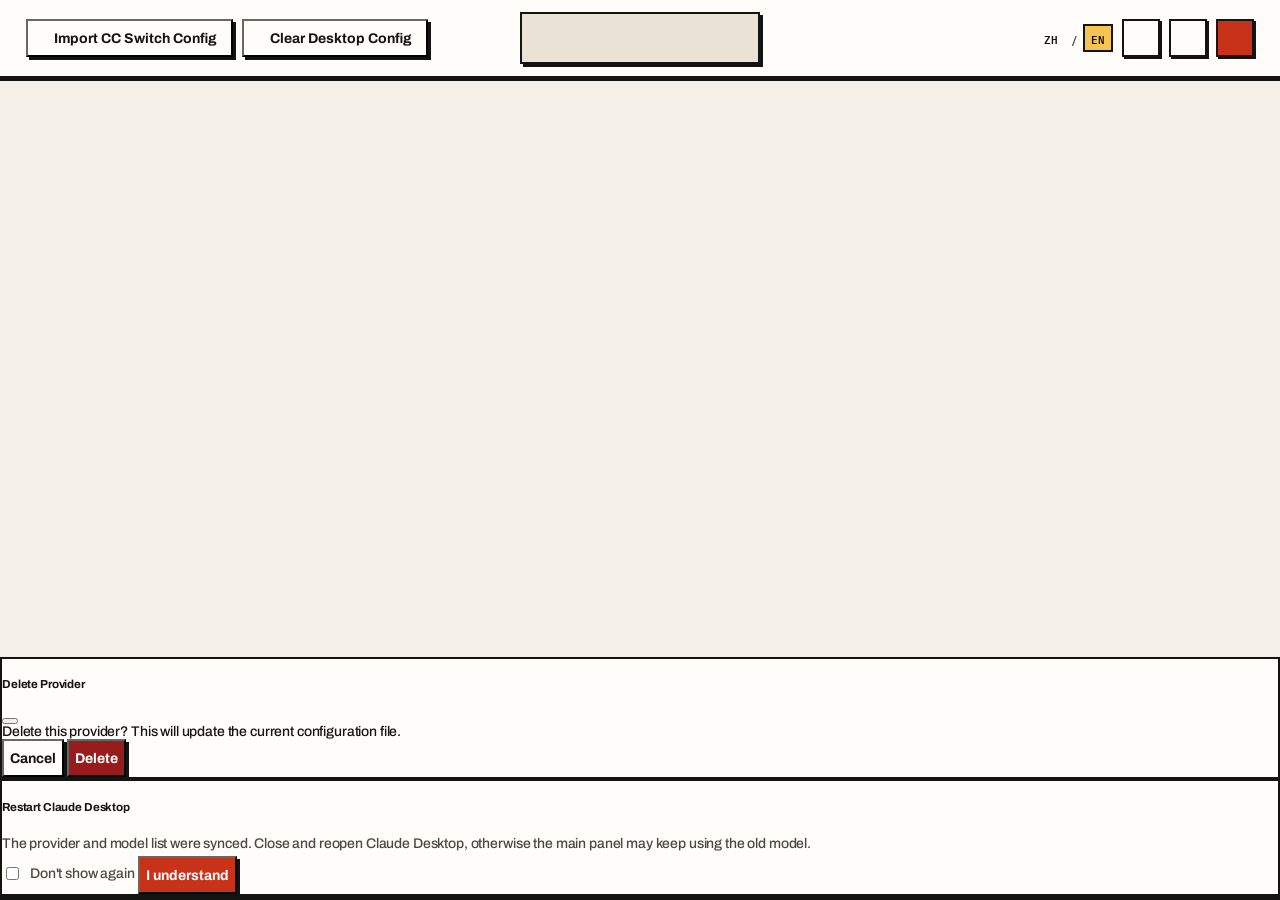
==== frontend/index.html @ 083f796a "feat: complete bilingual UI and neo-brutalist routing patchboard Co-authored-by: arena-agent <297053" ====
<!doctype html>
<html lang="en" data-bs-theme="light">
  <head>
    <meta charset="utf-8">
    <meta name="viewport" content="width=device-width, initial-scale=1">
    <title>CC Desktop Switch</title>
    <link href="vendor/bootstrap/bootstrap.min.css" rel="stylesheet">
    <link href="vendor/bootstrap-icons/bootstrap-icons.min.css" rel="stylesheet">
    <link rel="icon" href="assets/app-icon.png">
    <meta name="theme-color" content="#F4F0E8">
    <link rel="preload" href="assets/fonts/archivo-latin-600-normal.woff2" as="font" type="font/woff2" crossorigin>
    <link rel="preload" href="assets/fonts/ibm-plex-mono-latin-500-normal.woff2" as="font" type="font/woff2" crossorigin>
    <link href="css/style.css" rel="stylesheet">
  </head>
  <body>
    <header class="app-header">
      <div class="header-actions-left">
        <button class="btn btn-outline-primary btn-sm dashboard-import-button" type="button" data-action="open-ccswitch-import"><i class="bi bi-box-arrow-in-down" aria-hidden="true"></i><span data-i18n="dashboard.importCcSwitch">Import CC Switch Config</span></button>
        <button class="btn btn-outline-danger btn-sm dashboard-clear-button" type="button" data-action="clear-desktop"><i class="bi bi-trash" aria-hidden="true"></i><span data-i18n="dashboard.clearDesktopConfig">Clear Desktop Config</span></button>
      </div>
      <nav class="route-tabs" aria-label="Primary navigation" data-i18n-aria-label="header.primaryNav">
        <a href="#dashboard" class="route-tab" data-nav="dashboard" title="Dashboard" data-i18n-title="nav.dashboard"><i class="bi bi-speedometer2" aria-hidden="true"></i><span data-i18n="nav.dashboard">Dashboard</span></a>
        <a href="#providers" class="route-tab" data-nav="providers" title="Providers" data-i18n-title="nav.providers"><i class="bi bi-plug" aria-hidden="true"></i><span data-i18n="nav.providers">Providers</span></a>
        <a href="#proxy" class="route-tab" data-nav="proxy" title="Forwarding" data-i18n-title="nav.proxy"><i class="bi bi-broadcast-pin" aria-hidden="true"></i><span data-i18n="nav.proxy">Forwarding</span></a>
        <a href="#settings" class="route-tab" data-nav="settings" title="Settings" data-i18n-title="nav.settings"><i class="bi bi-gear" aria-hidden="true"></i><span data-i18n="nav.settings">Settings</span></a>
        <a href="#guide" class="route-tab" data-nav="guide" title="Guide" data-i18n-title="nav.guide"><i class="bi bi-book" aria-hidden="true"></i><span data-i18n="nav.guide">Guide</span></a>
      </nav>
      <div class="header-actions">
        <button class="update-badge" id="dashboardUpdateBadge" type="button" data-action="install-update" hidden><i class="bi bi-cloud-arrow-down" aria-hidden="true"></i><span data-i18n="dashboard.updateAvailable">Update available</span></button>
        <div class="lang-switch" aria-label="Language switch" data-i18n-aria-label="header.langSwitch">
          <button class="text-button" type="button" data-lang="zh" data-i18n="lang.zhShort">ZH</button>
          <span>/</span>
          <button class="text-button active" type="button" data-lang="en">EN</button>
        </div>
        <span class="header-divider"></span>
        <a class="theme-btn" href="#settings" aria-label="Settings" data-i18n-aria-label="header.settings">
          <i class="bi bi-gear" aria-hidden="true"></i>
        </a>
        <button class="theme-btn" type="button" data-theme-action="toggle" aria-label="Toggle theme" data-i18n-aria-label="header.toggleTheme">
          <i class="bi bi-moon-stars-fill" aria-hidden="true"></i>
        </button>
        <a class="round-add" href="#providers/add" aria-label="Add provider" data-i18n-aria-label="header.addProvider">
          <i class="bi bi-plus-lg" aria-hidden="true"></i>
        </a>
      </div>
    </header>

    <main class="app-main">
      <section class="page active" id="page-dashboard" data-page="dashboard">
        <div class="desktop-warning" id="dashboardDesktopWarning" hidden>
          <i class="bi bi-exclamation-triangle" aria-hidden="true"></i>
          <span></span>
        </div>

        <div class="switch-board">
          <div class="provider-card-list" id="dashboardProviderCards"></div>
        </div>

        <div class="status-grid">
          <article class="status-card">
            <h2 data-i18n="dashboard.desktopStatus">Desktop Status</h2>
            <div class="hero-status muted" id="dashboardDesktopIcon"><i class="bi bi-exclamation-lg" aria-hidden="true"></i></div>
            <strong class="muted-text" id="dashboardDesktopStatus" data-i18n="status.notConfigured">Not configured</strong>
          </article>
          <article class="status-card">
            <h2 data-i18n="dashboard.proxyStatus">Forwarding Status</h2>
            <div class="hero-line-icon success"><i class="bi bi-hdd-network" aria-hidden="true"></i><i class="bi bi-activity badge-icon" aria-hidden="true"></i></div>
            <strong id="dashboardProxyStatus">Running :18080</strong>
          </article>
          <article class="status-card">
            <h2 data-i18n="dashboard.activeProvider">Active Provider</h2>
            <span class="large-dot"></span>
            <strong id="dashboardProviderName">DeepSeek</strong>
          </article>
        </div>
        <div class="quick-actions">
          <a href="#providers/add" class="btn btn-primary action-button"><i class="bi bi-magic" aria-hidden="true"></i><span data-i18n="dashboard.configureDesktop">Add and Apply</span></a>
          <button class="btn btn-success action-button" type="button" data-action="proxy-start"><i class="bi bi-play-circle" aria-hidden="true"></i><span data-i18n="proxy.start">Start</span></button>
          <a href="#providers" class="btn btn-outline-primary action-button"><i class="bi bi-arrow-left-right" aria-hidden="true"></i><span data-i18n="dashboard.switchProvider">Switch Provider</span></a>
        </div>

        <article class="panel">
          <div class="panel-header">
            <div class="title-with-icon">
              <span class="soft-icon"><i class="bi bi-file-earmark-text" aria-hidden="true"></i></span>
              <h2 data-i18n="dashboard.recentActivity">Recent Activity</h2>
            </div>
            <button class="btn btn-outline-primary btn-sm" type="button" data-action="view-logs"><span data-i18n="common.viewAll">View All</span><i class="bi bi-chevron-right" aria-hidden="true"></i></button>
          </div>
          <div class="activity-list" id="activityList"></div>
        </article>
      </section>

      <section class="page" id="page-providers-add" data-page="providers/add">
        <div class="page-title">
          <h1 data-i18n="providersAdd.title">Add Provider</h1>
          <p data-i18n="providersAdd.subtitle">Add a new API provider or choose a preset</p>
        </div>

        <div class="two-column provider-add-layout">
          <article class="panel form-panel">
            <form id="providerForm" autocomplete="off">
              <div class="mb-4">
                <label class="form-label required" for="providerName" data-i18n="providers.name">Provider Name</label>
                <input class="form-control form-control-lg" id="providerName" name="name" value="My DeepSeek" autocomplete="organization" required>
              </div>
              <div class="mb-4">
                <div class="label-line">
                  <label class="form-label required" for="providerBaseUrl" data-i18n="providers.baseUrl">API Base URL</label>
                  <button class="link-action" type="button" data-action="test-provider-form"><i class="bi bi-lightning-charge" aria-hidden="true"></i><span data-i18n="providers.manageAndTest">Manage &amp; Test</span></button>
                </div>
                <div class="baseurl-input-wrap" id="providerBaseUrlControl">
                  <input class="form-control form-control-lg" id="providerBaseUrl" name="baseUrl" value="https://api.deepseek.com/anthropic" autocomplete="url" required>
                  <button class="baseurl-trigger" id="providerBaseUrlTrigger" type="button" data-action="toggle-baseurl-menu" aria-haspopup="listbox" aria-expanded="false" hidden>
                    <i class="bi bi-chevron-down" aria-hidden="true"></i>
                  </button>
                  <div class="baseurl-menu" id="providerBaseUrlMenu" role="listbox" aria-labelledby="providerBaseUrlTrigger"></div>
                </div>
                <p class="field-hint" id="providerBaseUrlHint" hidden></p>
                <div class="speed-result" id="formSpeedResult"></div>
              </div>
              <div class="mb-4">
                <label class="form-label required" for="providerApiKey" data-i18n="providers.apiKey">API Key</label>
                <div class="input-with-button">
                  <input class="form-control form-control-lg" id="providerApiKey" name="apiKey" type="password" placeholder="sk-..." data-i18n-placeholder="providers.keyPlaceholder" autocomplete="current-password" required>
                  <button type="button" class="input-icon" data-action="toggle-key" aria-label="Toggle API key visibility" data-i18n-aria-label="providersAdd.toggleApiKey"><i class="bi bi-eye" aria-hidden="true"></i></button>
                </div>
              </div>
              <div class="mb-4">
                <label class="form-label required" for="providerAuth" data-i18n="providersAdd.authScheme">Auth Scheme</label>
                <input id="providerAuth" name="authScheme" type="hidden" value="bearer">
                <div class="auth-scheme-menu-wrap" id="providerAuthControl">
                  <button class="form-select form-select-lg auth-scheme-trigger" id="providerAuthTrigger" type="button" data-action="toggle-auth-scheme-menu" aria-haspopup="listbox" aria-expanded="false">
                    <span>bearer</span>
                    <i class="bi bi-chevron-down" aria-hidden="true"></i>
                  </button>
                  <div class="auth-scheme-menu" id="providerAuthMenu" role="listbox" aria-labelledby="providerAuthTrigger">
                    <button class="auth-scheme-option selected" type="button" role="option" data-action="select-auth-scheme" data-value="bearer" aria-selected="true"><span>bearer</span><i class="bi bi-check2" aria-hidden="true"></i></button>
                    <button class="auth-scheme-option" type="button" role="option" data-action="select-auth-scheme" data-value="x-api-key" aria-selected="false"><span>x-api-key</span></button>
                    <button class="auth-scheme-option" type="button" role="option" data-action="select-auth-scheme" data-value="none" aria-selected="false"><span>none</span></button>
                  </div>
                </div>
              </div>
              <details class="advanced-provider-options" open>
                <summary><i class="bi bi-sliders" aria-hidden="true"></i><span data-i18n="providersAdd.compatTitle">Advanced: third-party compatibility</span><i class="bi bi-chevron-down compat-chevron" aria-hidden="true"></i></summary>
                <p data-i18n="providersAdd.compatHint">Anthropic-compatible APIs are the stable path. OpenAI Chat is experimental; verify tool calling before using it with Claude Code.</p>
                <div class="format-choice" id="providerFormatChoice" role="group" aria-label="API format">
                  <button class="format-choice-button active" type="button" data-api-format="anthropic">
                    <strong data-i18n="providersAdd.formatAnthropic">Anthropic Compatible</strong>
                    <span data-i18n="providersAdd.formatAnthropicHint">Recommended stable path</span>
                  </button>
                  <button class="format-choice-button" type="button" data-api-format="openai_chat">
                    <strong data-i18n="providersAdd.formatOpenAI">OpenAI Chat Experimental</strong>
                    <span data-i18n="providersAdd.formatOpenAIHint">For OpenAI / Groq / Mistral / new-api / CPA compatible endpoints</span>
                  </button>
                </div>
                <div class="detect-format-row">
                  <button class="btn btn-sm btn-outline-primary" id="detectFormatBtn" type="button" data-action="detect-format" disabled><i class="bi bi-search" aria-hidden="true"></i><span data-i18n="providersAdd.detectFormat">Detect Protocol Format</span></button>
                  <span class="detect-format-status" id="detectFormatStatus"></span>
                </div>
              </details>
              <section class="provider-mapping-section routing-patchboard" aria-labelledby="patchboardTitle">
                <div class="patchboard-head">
                  <div class="patchboard-title-block">
                    <span class="patchboard-badge" data-i18n="patchboard.badge">PATCHBOARD</span>
                    <div>
                      <h2 id="patchboardTitle" data-i18n="providersAdd.mappingTitle">Model Mapping</h2>
                      <p data-i18n="providersAdd.mappingSubtitle">Choose the Claude model on the left and map it to the real upstream model on the right. Only explicitly mapped Claude models appear in Claude Desktop; Default is not a menu item.</p>
                    </div>
                  </div>
                  <button class="provider-mapping-fetch" type="button" data-action="fetch-form-models"><i class="bi bi-cloud-arrow-down" aria-hidden="true"></i><span data-i18n="models.fetch">Fetch Models</span></button>
                </div>
                <div class="patchboard-rail" aria-hidden="true">
                  <span class="patchboard-rail-side" data-i18n="patchboard.railClaude">CLAUDE SIDE</span>
                  <span class="patchboard-rail-track"></span>
                  <span class="patchboard-rail-side" data-i18n="patchboard.railUpstream">UPSTREAM SIDE</span>
                </div>
                <div class="mapping-check-alert-wrap" id="mappingCheckAlertWrap"></div>
                <div class="form-mapping-grid" id="providerMappingStack"></div>
                <div class="preset-options" id="providerPresetOptions" hidden></div>
                <p class="inline-status" id="providerModelFetchResult"></p>
                <div class="apply-explain">
                  <i class="bi bi-info-circle" aria-hidden="true"></i>
                  <p data-i18n="providersAdd.applyHint">Apply saves the provider and model mapping, makes it the default, and connects Claude Desktop to this app. Messages from Claude Desktop will then be forwarded to your API URL.</p>
                </div>
              </section>
              <div class="button-row provider-form-actions">
                <button class="btn btn-primary btn-lg" type="button" data-action="apply-provider-desktop"><i class="bi bi-magic" aria-hidden="true"></i><span data-i18n="providersAdd.applyToDesktop">Apply to Claude Desktop</span></button>
                <button class="btn btn-outline-primary btn-lg" id="providerSaveOnly" type="submit" data-i18n="common.saveOnly">Save Only</button>
                <a class="btn btn-outline-primary btn-lg" href="#providers" data-i18n="common.cancel">Cancel</a>
              </div>
            </form>
          </article>

          <article class="panel preset-panel">
            <h2 data-i18n="providersAdd.presets">Quick Presets</h2>
            <p class="preset-help" data-i18n="providersAdd.presetsHint">Choosing one fills the API URL and suggested models. You still enter your own API key.</p>
            <div id="presetList" class="preset-list"></div>
          </article>
        </div>
      </section>

      <section class="page" id="page-providers" data-page="providers">
        <div class="page-title with-action">
          <div>
            <h1 data-i18n="providers.title">Providers</h1>
            <p data-i18n="providers.subtitle">Manage configured API providers</p>
          </div>
          <a href="#providers/add" class="btn btn-primary btn-lg"><i class="bi bi-plus-lg" aria-hidden="true"></i><span data-i18n="providers.add">Add Provider</span></a>
        </div>

        <article class="panel model-menu-mode-panel" hidden aria-hidden="true">
          <div>
            <h2 data-i18n="providers.modelMenuTitle">Claude Model Menu</h2>
            <p id="modelMenuModeHint" data-i18n="providers.modelMenuSingleHint">Only the default provider is shown in Claude Desktop. Re-apply and restart Claude Desktop after adding or renaming models.</p>
          </div>
          <button class="btn btn-outline-primary btn-sm" id="modelMenuModeToggle" type="button" data-action="toggle-model-menu-mode">
            <i class="bi bi-list-stars" aria-hidden="true"></i><span data-i18n="providers.showAllModels">Show All Models</span>
          </button>
        </article>

        <article class="panel table-panel">
          <div class="provider-table-header">
            <span></span>
            <span data-i18n="providers.name">Provider Name</span>
            <span data-i18n="providers.baseUrl">API Base URL</span>
            <span data-i18n="providers.mapping">Model Mapping</span>
            <span data-i18n="providers.status">Status</span>
            <span data-i18n="providers.actions">Actions</span>
          </div>
          <div id="providerRows"></div>
        </article>
      </section>

      <section class="page" id="page-desktop" data-page="desktop">
        <div class="page-title title-with-back">
          <a class="square-button" href="#dashboard" aria-label="Back" data-i18n-aria-label="common.back"><i class="bi bi-arrow-left" aria-hidden="true"></i></a>
          <div>
            <h1 data-i18n="desktop.title">Claude Desktop</h1>
            <p data-i18n="desktop.subtitle">Make Claude Desktop use the active provider</p>
          </div>
        </div>

        <div class="two-column desktop-layout">
          <div>
            <article class="panel desktop-card">
              <h2 data-i18n="desktop.configTitle">Claude Desktop Configuration</h2>
              <div class="configured-row">
                <span class="circle-check"><i class="bi bi-check-lg" aria-hidden="true"></i></span>
                <strong id="desktopConfiguredText" data-i18n="status.configured">Configured</strong>
              </div>
              <div class="desktop-warning compact" id="desktopPageWarning" hidden>
                <i class="bi bi-exclamation-triangle" aria-hidden="true"></i>
                <span></span>
              </div>
              <div class="config-list" id="desktopConfigList"></div>
              <div class="apply-explain desktop-explain">
                <i class="bi bi-diagram-3" aria-hidden="true"></i>
                <p data-i18n="desktop.explainText">Claude Desktop connects to this app first. This app translates Claude model names to the selected provider models, then forwards requests to the API. Keep this app running in the background for third-party providers. Your upstream API key stays in local config and is not written directly into Claude Desktop.</p>
              </div>
              <button class="btn btn-primary btn-lg w-100" type="button" data-action="apply-desktop"><i class="bi bi-download" aria-hidden="true"></i><span data-i18n="desktop.apply">Apply to Claude Desktop</span></button>
            </article>
            <article class="panel details-panel">
              <div class="panel-header">
                <h2 data-i18n="desktop.details">Configuration Details</h2>
                <i class="bi bi-chevron-down" aria-hidden="true"></i>
              </div>
              <pre class="code-block" id="desktopJson"></pre>
            </article>
            <button class="btn btn-outline-danger btn-lg w-100 danger-outline" type="button" data-action="clear-desktop"><i class="bi bi-trash" aria-hidden="true"></i><span data-i18n="desktop.clear">Clear Configuration</span></button>
          </div>

          <article class="panel guide-panel">
            <h2 data-i18n="desktop.quickGuide">Quick Guide</h2>
            <div class="mini-steps">
              <div class="mini-step"><span>1</span><i class="bi bi-cursor" aria-hidden="true"></i><strong data-i18n="desktop.step1Title">Click Apply</strong><p data-i18n="desktop.step1Text">Connect Claude Desktop to this app</p></div>
              <div class="mini-step"><span>2</span><i class="bi bi-arrow-clockwise" aria-hidden="true"></i><strong data-i18n="desktop.step2Title">Restart Claude Desktop</strong><p data-i18n="desktop.step2Text">Close and reopen Claude Desktop</p></div>
              <div class="mini-step"><span>3</span><i class="bi bi-display" aria-hidden="true"></i><strong data-i18n="desktop.step3Title">Start using it</strong><p data-i18n="desktop.step3Text">Ask questions in Claude Desktop as usual</p></div>
            </div>
          </article>
        </div>
      </section>

      <section class="page" id="page-proxy" data-page="proxy">
        <div class="page-title">
          <h1 data-i18n="proxy.title">Forwarding Status</h1>
          <p data-i18n="proxy.subtitle">View local forwarding status and request logs</p>
        </div>

        <article class="panel proxy-control">
          <div class="proxy-running">
            <span class="pulse-dot"></span>
            <div class="proxy-running-meta">
              <strong id="proxyStateText">Running</strong>
              <p data-i18n="proxy.localhost">Listening locally</p>
            </div>
          </div>
          <div class="port-control">
            <label class="form-label" for="proxyPort" data-i18n="settings.proxyPort">Forwarding Port</label>
            <input class="form-control form-control-lg" type="number" id="proxyPort" value="18080">
          </div>
          <button class="btn btn-outline-secondary btn-lg" type="button" data-action="proxy-start"><i class="bi bi-play" aria-hidden="true"></i><span data-i18n="proxy.start">Start</span></button>
          <button class="btn btn-danger btn-lg" type="button" data-action="proxy-stop"><i class="bi bi-stop-fill" aria-hidden="true"></i><span data-i18n="proxy.stop">Stop</span></button>
        </article>

        <article class="terminal-panel">
          <div class="terminal-toolbar">
            <button class="btn btn-outline-light btn-sm" type="button" data-action="clear-logs"><i class="bi bi-trash" aria-hidden="true"></i><span data-i18n="proxy.clearLog">Clear Log</span></button>
            <button class="btn btn-outline-light btn-sm" type="button" data-action="run-diagnostics"><i class="bi bi-activity" aria-hidden="true"></i><span data-i18n="diagnostics.run">Run Diagnostics</span></button>
            <button class="btn btn-outline-light btn-sm" type="button" data-action="export-diagnostics"><i class="bi bi-shield-lock" aria-hidden="true"></i><span data-i18n="diagnostics.export">Export Diagnostics</span></button>
            <label class="switch-label"><span data-i18n="proxy.autoScroll">Auto-scroll</span><input type="checkbox" id="autoScroll" checked><span class="switch-ui"></span></label>
          </div>
          <div class="terminal-log" id="proxyLog"></div>
        </article>

        <div class="stats-grid" id="proxyStats"></div>
      </section>

      <section class="page" id="page-settings" data-page="settings">
        <div class="page-title">
          <h1 data-i18n="settings.title">Settings</h1>
          <p data-i18n="settings.subtitle">Global preferences and app information</p>
        </div>

        <article class="panel settings-panel">
          <div class="settings-row">
            <strong data-i18n="settings.theme">Theme</strong>
            <div class="segmented theme-segment">
              <button class="btn active theme-swatch theme-swatch-default" type="button" data-theme-action="default" aria-label="Default theme" data-i18n-aria-label="theme.default"></button>
              <button class="btn theme-swatch theme-swatch-green" type="button" data-theme-action="green" aria-label="Green theme" data-i18n-aria-label="theme.green"></button>
              <button class="btn theme-swatch theme-swatch-orange" type="button" data-theme-action="orange" aria-label="Orange theme" data-i18n-aria-label="theme.orange"></button>
              <button class="btn theme-swatch theme-swatch-gray" type="button" data-theme-action="gray" aria-label="Gray theme" data-i18n-aria-label="theme.gray"></button>
              <button class="btn theme-swatch theme-swatch-dark" type="button" data-theme-action="dark" aria-label="Dark theme" data-i18n-aria-label="theme.dark"></button>
              <button class="btn theme-swatch theme-swatch-white" type="button" data-theme-action="white" aria-label="White theme" data-i18n-aria-label="theme.white"></button>
            </div>
          </div>
          <div class="settings-row">
            <strong data-i18n="settings.language">Language</strong>
            <div class="segmented language-segment">
              <button class="btn" type="button" data-lang="zh" data-i18n="lang.zhLabel">Chinese</button>
              <button class="btn active" type="button" data-lang="en">EN</button>
            </div>
          </div>
          <div class="settings-row">
            <label for="settingsProxyPort"><strong data-i18n="settings.proxyPort">Forwarding Port</strong></label>
            <input class="form-control form-control-lg" type="number" id="settingsProxyPort" value="18080">
          </div>
          <div class="settings-row">
            <label for="settingsAdminPort"><strong data-i18n="settings.adminPort">Admin Port</strong></label>
            <input class="form-control form-control-lg" type="number" id="settingsAdminPort" value="18081">
          </div>
          <div class="settings-row">
            <strong data-i18n="settings.autoStart">Auto-start on boot</strong>
            <label class="switch-label only-switch"><input type="checkbox" id="autoStart" checked aria-label="Auto-start on boot" data-i18n-aria-label="settings.autoStart"><span class="switch-ui"></span></label>
          </div>
          <div class="settings-row" hidden aria-hidden="true">
            <strong data-i18n="settings.exposeAllModels">Claude model menu</strong>
            <label class="switch-label only-switch"><input type="checkbox" id="exposeAllProviderModels"><span class="switch-ui"></span></label>
          </div>
          <div class="settings-row">
            <label for="settingsUpdateUrl"><strong data-i18n="settings.updateUrl">Update URL</strong></label>
            <input class="form-control form-control-lg" type="url" id="settingsUpdateUrl" placeholder="https://github.com/owner/repo/releases/latest/download/latest.json">
          </div>
          <div class="settings-row settings-row-stack">
            <div class="settings-label-with-switch">
              <label for="settingsUpstreamProxy"><strong data-i18n="settings.upstreamProxy">Upstream Proxy</strong></label>
              <div class="form-check form-switch">
                <input class="form-check-input" type="checkbox" id="settingsUpstreamProxyEnabled" aria-label="Upstream Proxy" data-i18n-aria-label="settings.upstreamProxy">
              </div>
            </div>
            <div>
              <div class="settings-actions">
                <input class="form-control form-control-lg" type="text" id="settingsUpstreamProxy" placeholder="127.0.0.1:7890" style="flex:1 1 auto;">
                <button class="btn btn-outline-primary btn-sm" type="button" data-action="detect-proxy"><i class="bi bi-search" aria-hidden="true"></i><span data-i18n="settings.detectProxy">Auto Detect</span></button>
              </div>
              <p class="settings-note" data-i18n="settings.upstreamProxyHint">HTTP/SOCKS proxy for upstream APIs. Leave empty to use system environment variables (HTTP_PROXY / HTTPS_PROXY / ALL_PROXY). Format: host:port, http://host:port, or socks5://host:port</p>
            </div>
          </div>
          <div class="settings-row settings-row-stack">
            <strong data-i18n="settings.thirdPartyCompat">Third-party compatibility</strong>
            <div>
              <div class="settings-actions">
                <button class="btn btn-outline-primary btn-sm" type="button" data-action="check-provider-compatibility"><i class="bi bi-patch-check" aria-hidden="true"></i><span data-i18n="settings.checkCompatibility">Check Compatibility</span></button>
              </div>
              <label class="switch-label settings-inline-switch">
                <span data-i18n="settings.billingHeaderRectifier">Optimize Claude Code third-party gateway cache</span>
                <input type="checkbox" id="settingsBillingHeaderRectifier" checked>
                <span class="switch-ui"></span>
              </label>
              <p class="settings-note" data-i18n="settings.billingHeaderRectifierHint">When enabled, the local gateway removes the dynamic billing header injected by Claude Code to reduce prompt cache fragmentation on third-party gateways.</p>
              <div class="compatibility-list" id="providerCompatibilityList"></div>
              <p class="settings-note" data-i18n="settings.thirdPartyCompatHint">Anthropic-compatible APIs are the stable path. OpenAI Chat, new-api, CPA, and OpenCode Go are experimental and require separate tool-call testing.</p>
            </div>
          </div>
          <div class="settings-row settings-row-stack">
            <strong data-i18n="diagnostics.title">Diagnostics &amp; Support</strong>
            <div>
              <div class="settings-actions">
                <button class="btn btn-outline-primary btn-sm" type="button" data-action="run-diagnostics"><i class="bi bi-activity" aria-hidden="true"></i><span data-i18n="diagnostics.run">Run Diagnostics</span></button>
                <button class="btn btn-outline-primary btn-sm" type="button" data-action="export-diagnostics"><i class="bi bi-shield-lock" aria-hidden="true"></i><span data-i18n="diagnostics.export">Export Diagnostics</span></button>
                <button class="btn btn-outline-primary btn-sm" type="button" data-action="copy-diagnostics"><i class="bi bi-clipboard" aria-hidden="true"></i><span data-i18n="diagnostics.copy">Copy Diagnostics</span></button>
              </div>
              <div class="compatibility-list" id="diagnosticsResult"></div>
              <p class="settings-note" data-i18n="diagnostics.hint">The diagnostics package redacts API keys, gateway keys, Authorization headers, and tokens before sharing.</p>
            </div>
          </div>
          <div class="settings-row settings-row-stack">
            <strong data-i18n="settings.configBackup">Config Backup</strong>
            <div>
              <div class="settings-actions">
                <button class="btn btn-outline-primary btn-sm" type="button" data-action="backup-config"><i class="bi bi-shield-check" aria-hidden="true"></i><span data-i18n="settings.backupNow">Backup Now</span></button>
                <button class="btn btn-outline-primary btn-sm" type="button" data-action="export-config"><i class="bi bi-box-arrow-down" aria-hidden="true"></i><span data-i18n="settings.exportConfig">Export Config</span></button>
                <button class="btn btn-outline-primary btn-sm" type="button" data-action="choose-import-config"><i class="bi bi-box-arrow-in-up" aria-hidden="true"></i><span data-i18n="settings.importConfig">Import Config</span></button>
                <input class="visually-hidden" type="file" id="configImportFile" accept="application/json,.json">
              </div>
              <div class="backup-list" id="backupList"></div>
              <p class="settings-note" data-i18n="settings.configBackupHint">Exported config includes API keys. Keep it only on trusted devices.</p>
            </div>
          </div>
          <div class="settings-row settings-row-stack" id="ccSwitchImportSection">
            <strong data-i18n="settings.ccswitchImport">CC-Switch Import</strong>
            <div>
              <div class="settings-actions">
                <button class="btn btn-outline-primary btn-sm" type="button" data-action="detect-ccswitch"><i class="bi bi-search" aria-hidden="true"></i><span data-i18n="settings.ccswitchDetect">Detect Config</span></button>
                <button class="btn btn-outline-primary btn-sm" type="button" data-action="import-ccswitch"><i class="bi bi-box-arrow-in-down" aria-hidden="true"></i><span data-i18n="settings.ccswitchImportButton">Import Compatible</span></button>
              </div>
              <div class="ccswitch-import-list" id="ccSwitchImportList"></div>
              <p class="settings-note" data-i18n="settings.ccswitchImportHint">Only Anthropic-compatible configs are imported. OpenAI formats are shown but skipped to avoid conversion risk.</p>
            </div>
          </div>
        </article>

        <article class="panel about-panel">
          <h2 data-i18n="settings.about">About</h2>
          <div class="about-row"><span data-i18n="settings.version">Version</span><strong>1.0.26</strong></div>
          <div class="about-row"><span data-i18n="settings.license">License</span><strong>MIT License</strong></div>
          <div class="about-row"><span data-i18n="settings.checkUpdate">Check for Updates</span><span class="settings-actions inline-actions"><button class="btn btn-outline-primary btn-sm" type="button" data-action="check-update"><i class="bi bi-cloud-arrow-down" aria-hidden="true"></i><span data-i18n="settings.checkUpdate">Check for Updates</span></button><button class="btn btn-primary btn-sm" id="settingsInstallUpdate" type="button" data-action="install-update" hidden><i class="bi bi-download" aria-hidden="true"></i><span data-i18n="settings.installUpdate">Download and Install</span></button></span></div>
          <p class="update-status" id="updateStatus"></p>
          <div class="about-row"><span>GitHub</span><a href="https://github.com/lonr-6/cc-desktop-switch" target="_blank" rel="noreferrer" aria-label="GitHub"><i class="bi bi-box-arrow-up-right" aria-hidden="true"></i></a></div>
        </article>
      </section>

      <section class="page" id="page-guide" data-page="guide">
        <div class="guide-hero">
          <img src="assets/app-icon.png" alt="CC Desktop Switch icon">
          <div>
            <h1 data-i18n="guide.title">Getting Started</h1>
            <p data-i18n="guide.subtitle">Add a provider, then complete setup in three steps.</p>
          </div>
        </div>
        <div class="timeline">
          <article class="timeline-card"><span>1</span><i class="bi bi-plug" aria-hidden="true"></i><div><h2 data-i18n="guide.step1">Add Provider</h2><p data-i18n="guide.step1Text">Choose a preset, enter the API key, and adjust model mapping if needed.</p></div></article>
          <article class="timeline-card"><span>2</span><i class="bi bi-magic" aria-hidden="true"></i><div><h2 data-i18n="guide.step2">Apply Once</h2><p data-i18n="guide.step2Text">Click Apply to Claude Desktop. This app writes the connection info Claude Desktop needs.</p></div></article>
          <article class="timeline-card"><span>3</span><i class="bi bi-arrow-repeat" aria-hidden="true"></i><div><h2 data-i18n="guide.step3">Restart Claude Desktop</h2><p data-i18n="guide.step3Text">After restart, ask as usual. Keep this app running in the background while it forwards messages to the active provider.</p></div></article>
        </div>
        <a class="btn btn-primary btn-lg guide-start" href="#providers/add"><i class="bi bi-arrow-right-circle" aria-hidden="true"></i><span data-i18n="guide.start">Start</span></a>
      </section>
    </main>

    <div class="modal fade" id="deleteModal" tabindex="-1" aria-hidden="true">
      <div class="modal-dialog modal-dialog-centered">
        <div class="modal-content">
          <div class="modal-header">
            <h5 class="modal-title" data-i18n="providers.deleteTitle">Delete Provider</h5>
            <button type="button" class="btn-close" data-bs-dismiss="modal" aria-label="Close" data-i18n-aria-label="common.close"></button>
          </div>
          <div class="modal-body" data-i18n="providers.deleteMessage">Delete this provider? This will update the current configuration file.</div>
          <div class="modal-footer">
            <button type="button" class="btn btn-outline-secondary" data-bs-dismiss="modal" data-i18n="common.cancel">Cancel</button>
            <button type="button" class="btn btn-danger" id="confirmDelete" data-i18n="common.delete">Delete</button>
          </div>
        </div>
      </div>
    </div>

    <div class="modal fade" id="restartReminderModal" tabindex="-1" aria-hidden="true" data-bs-backdrop="static" data-bs-keyboard="false">
      <div class="modal-dialog modal-dialog-centered">
        <div class="modal-content restart-modal-content">
          <div class="modal-header">
            <h5 class="modal-title" data-i18n="restartReminder.title">Restart Claude Desktop</h5>
          </div>
          <div class="modal-body">
            <p data-i18n="restartReminder.body">The provider and model list were synced. Close and reopen Claude Desktop, otherwise the main panel may keep using the old model.</p>
          </div>
          <div class="modal-footer restart-modal-footer">
            <label class="restart-reminder-check"><input type="checkbox" id="restartReminderDontShow"><span data-i18n="restartReminder.dontShow">Don't show again</span></label>
            <button type="button" class="btn btn-primary" id="restartReminderAck" data-i18n="restartReminder.ack">I understand</button>
          </div>
        </div>
      </div>
    </div>

    <div class="toast-container position-fixed bottom-0 end-0 p-3">
      <div id="appToast" class="toast" role="status" aria-live="polite" aria-atomic="true">
        <div class="toast-body" id="toastBody"></div>
      </div>
    </div>

    <script src="vendor/bootstrap/bootstrap.bundle.min.js"></script>
    <script src="js/api.js"></script>
    <script src="js/i18n.js"></script>
    <script src="js/app.js"></script>
  </body>
</html>
---- frontend/css/style.css ----
:root {
  --app-bg: #f6f8fb;
  --surface: #ffffff;
  --soft-surface: #eef3f9;
  --line: #dbe3ef;
  --text: #0f172a;
  --muted: #475569;
  --primary: #2563eb;
  --primary-soft: #dbeafe;
  --success: #11b56d;
  --success-soft: #e8f9f1;
  --danger: #ef383f;
  --warning: #f0bd12;
  --shadow: 0 10px 28px rgba(20, 23, 44, .08);
  --radius: 18px;
  color-scheme: light;
}

[data-bs-theme="dark"] {
  --app-bg: #0f172a;
  --surface: #172033;
  --soft-surface: #1e293b;
  --line: #334155;
  --text: #f1f5f9;
  --muted: #cbd5e1;
  --primary: #3b82f6;
  --primary-soft: rgba(59, 130, 246, .18);
  --success-soft: rgba(17, 181, 109, .16);
  --shadow: 0 14px 34px rgba(0, 0, 0, .34);
  color-scheme: dark;
}

* {
  box-sizing: border-box;
}

body {
  display: flex;
  flex-direction: column;
  height: 100vh;
  margin: 0;
  overflow: hidden;
  background: var(--app-bg);
  color: var(--text);
  font-family: system-ui, -apple-system, BlinkMacSystemFont, "Segoe UI", "Microsoft YaHei UI", "Microsoft YaHei", sans-serif;
  letter-spacing: 0;
}

a {
  text-decoration: none;
}

button,
a,
select,
input,
.preset-item,
.route-tab {
  transition: background-color .2s ease, border-color .2s ease, color .2s ease, box-shadow .2s ease, opacity .2s ease;
}

button,
a,
.preset-item,
label[for],
.switch-label {
  cursor: pointer;
}

:focus-visible {
  outline: 3px solid color-mix(in srgb, var(--primary) 70%, #fff);
  outline-offset: 3px;
}

.app-header {
  position: relative;
  flex-shrink: 0;
  z-index: 20;
  display: flex;
  align-items: center;
  justify-content: space-between;
  min-height: 92px;
  padding: 0 34px;
  background: color-mix(in srgb, var(--surface) 94%, transparent);
  border-bottom: 1px solid var(--line);
  box-shadow: 0 2px 12px rgba(16, 18, 32, .08);
  backdrop-filter: blur(16px);
}

.brand {
  display: inline-flex;
  align-items: center;
  gap: 22px;
  color: var(--text);
}

.brand-mark {
  display: grid;
  place-items: center;
  width: 58px;
  height: 58px;
  border-radius: 14px;
  overflow: hidden;
  background: #fff;
  box-shadow: 0 8px 18px rgba(37, 99, 235, .18);
}

.brand-mark img {
  width: 100%;
  height: 100%;
  object-fit: cover;
}

.brand-title {
  font-size: 30px;
  font-weight: 750;
}

.header-actions {
  display: flex;
  align-items: center;
  gap: 18px;
}

.header-divider {
  width: 1px;
  height: 36px;
  background: var(--line);
}

.text-button {
  border: 0;
  background: transparent;
  color: var(--text);
  font-weight: 700;
}

.text-button.active {
  color: var(--primary);
}

.theme-btn {
  display: grid;
  place-items: center;
  width: 40px;
  height: 40px;
  border: 1px solid var(--line);
  border-radius: 10px;
  background: var(--surface);
  color: var(--text);
  font-size: 22px;
  cursor: pointer;
  transition: background .2s, color .2s;
}

.theme-btn:hover {
  background: var(--primary-soft);
  color: var(--primary);
}

.app-main {
  flex: 1;
  min-height: 0;
  overflow-y: auto;
  padding: 18px 24px 34px;
}

.route-tabs {
  display: flex;
  align-items: center;
  gap: 10px;
  margin-bottom: 28px;
  overflow-x: auto;
  scrollbar-width: none;
}

.route-tabs::-webkit-scrollbar {
  display: none;
}

.route-tab {
  display: inline-flex;
  align-items: center;
  gap: 9px;
  min-height: 44px;
  padding: 0 15px;
  border: 1px solid var(--line);
  border-radius: 999px;
  color: var(--muted);
  white-space: nowrap;
  background: var(--surface);
  font-weight: 650;
}

.route-tab.active,
.route-tab:hover {
  color: var(--primary);
  border-color: color-mix(in srgb, var(--primary) 40%, var(--line));
  background: var(--primary-soft);
  box-shadow: inset 0 0 0 1px color-mix(in srgb, var(--primary) 18%, transparent);
}

.page {
  display: none;
}

.page.active {
  display: block;
  animation: pageIn .18s ease-out;
}

@keyframes pageIn {
  from {
    opacity: 0;
    transform: translateY(4px);
  }
  to {
    opacity: 1;
    transform: translateY(0);
  }
}

.page-title {
  margin: 0 0 34px;
}

.page-title h1 {
  margin: 0 0 10px;
  font-size: clamp(34px, 4vw, 46px);
  font-weight: 790;
  color: var(--text);
}

.page-title p {
  margin: 0;
  color: var(--muted);
  font-size: 22px;
}

.page-title.with-action,
.title-with-back {
  display: flex;
  align-items: center;
  justify-content: space-between;
  gap: 24px;
}

.title-with-back {
  justify-content: flex-start;
}

.square-button {
  display: grid;
  place-items: center;
  width: 56px;
  height: 56px;
  border: 1px solid var(--line);
  border-radius: 10px;
  color: var(--text);
  background: var(--surface);
  font-size: 28px;
}

.panel,
.status-card,
.terminal-panel {
  border: 1px solid var(--line);
  border-radius: var(--radius);
  background: var(--surface);
  box-shadow: var(--shadow);
}

.status-grid {
  display: grid;
  grid-template-columns: repeat(3, 1fr);
  gap: 28px;
}

.status-card {
  min-height: 278px;
  padding: 32px 24px;
  text-align: center;
}

.status-card h2 {
  margin: 0 0 26px;
  color: var(--muted);
  font-size: 25px;
  font-weight: 750;
}

.status-card strong {
  display: block;
  margin-top: 22px;
  color: var(--success);
  font-size: 31px;
  font-weight: 800;
}

.status-card:nth-child(3) strong {
  color: var(--text);
}

.status-card strong.muted-text {
  color: var(--warning);
}

.hero-status,
.circle-check {
  display: inline-grid;
  place-items: center;
  width: 86px;
  height: 86px;
  border-radius: 50%;
  color: #fff;
  background: var(--success);
  font-size: 48px;
}

.hero-status.muted {
  background: var(--warning);
}

.hero-line-icon {
  position: relative;
  display: inline-grid;
  place-items: center;
  min-height: 92px;
  color: var(--success);
  font-size: 80px;
}

.badge-icon {
  position: absolute;
  right: -18px;
  bottom: 8px;
  display: grid;
  place-items: center;
  width: 48px;
  height: 48px;
  border-radius: 50%;
  color: #fff;
  background: var(--success);
  border: 5px solid var(--surface);
  font-size: 28px;
}

.large-dot {
  display: inline-block;
  width: 48px;
  height: 48px;
  margin-top: 30px;
  border-radius: 50%;
  background: var(--success);
}

.quick-actions {
  display: grid;
  grid-template-columns: repeat(3, 1fr);
  gap: 28px;
  margin: 36px 0;
}

.action-button,
.btn-lg {
  min-height: 70px;
  border-radius: 12px;
  font-size: 21px;
  font-weight: 750;
}

.btn-primary {
  --bs-btn-color: #fff;
  --bs-btn-bg: var(--primary);
  --bs-btn-border-color: var(--primary);
  --bs-btn-hover-bg: color-mix(in srgb, var(--primary) 86%, #000);
  --bs-btn-hover-border-color: color-mix(in srgb, var(--primary) 86%, #000);
  --bs-btn-active-bg: var(--primary);
  --bs-btn-active-border-color: var(--primary);
  --bs-btn-disabled-color: #fff;
  --bs-btn-disabled-bg: var(--primary);
  --bs-btn-disabled-border-color: var(--primary);
}

.btn-outline-primary {
  --bs-btn-color: var(--primary);
  --bs-btn-border-color: var(--primary);
  --bs-btn-hover-bg: var(--primary);
  --bs-btn-hover-border-color: var(--primary);
}

.btn-success {
  --bs-btn-bg: var(--success);
  --bs-btn-border-color: var(--success);
}

.btn-danger {
  --bs-btn-color: #fff;
  --bs-btn-bg: var(--danger);
  --bs-btn-border-color: var(--danger);
  --bs-btn-hover-bg: color-mix(in srgb, var(--danger) 86%, #000);
  --bs-btn-hover-border-color: color-mix(in srgb, var(--danger) 86%, #000);
}

.detect-format-row {
  display: flex;
  align-items: center;
  gap: 12px;
  margin-top: 10px;
  min-height: 32px;
}

.detect-format-row .btn {
  gap: 6px;
  padding: 6px 14px;
  font-size: 14px;
  border-radius: 8px;
}

.detect-format-row .btn:disabled {
  opacity: 0.5;
  cursor: not-allowed;
}

.detect-format-status {
  font-size: 14px;
  color: var(--muted);
}

.detect-format-status.success {
  color: var(--success);
  font-weight: 600;
}

.detect-format-status.error {
  color: var(--danger);
  font-weight: 600;
}

.btn {
  display: inline-flex;
  align-items: center;
  justify-content: center;
  gap: 12px;
}

.panel {
  padding: 28px;
}

.panel-header,
.title-with-icon {
  display: flex;
  align-items: center;
  justify-content: space-between;
  gap: 18px;
}

.title-with-icon {
  justify-content: flex-start;
}

.panel h2 {
  margin: 0;
  color: var(--text);
  font-size: 26px;
  font-weight: 760;
}

.soft-icon {
  display: grid;
  place-items: center;
  width: 48px;
  height: 48px;
  border-radius: 10px;
  color: var(--primary);
  background: var(--primary-soft);
  font-size: 26px;
}

.activity-list {
  max-height: 340px;
  margin-top: 18px;
  overflow-y: auto;
  border-top: 1px solid var(--line);
}

.activity-row {
  display: grid;
  grid-template-columns: 28px 100px 1fr;
  gap: 22px;
  align-items: center;
  min-height: 70px;
  border-bottom: 1px solid var(--line);
  color: var(--text);
  font-size: 19px;
}

.activity-row::before {
  content: "";
  width: 16px;
  height: 16px;
  margin-left: 10px;
  border-radius: 50%;
  background: var(--success);
}

.activity-row time {
  color: var(--muted);
}

.two-column {
  display: grid;
  grid-template-columns: minmax(0, 1.8fr) minmax(340px, 1fr);
  gap: 28px;
}

.form-panel {
  padding: 34px;
}

.form-label {
  color: var(--text);
  font-size: 19px;
  font-weight: 730;
}

.required::after {
  content: " *";
  color: var(--danger);
}

.form-control,
.form-select {
  border-color: var(--line);
  border-radius: 10px;
  background-color: var(--surface);
  color: var(--text);
}

.form-control:focus,
.form-select:focus {
  border-color: color-mix(in srgb, var(--primary) 42%, var(--line));
  background-color: var(--surface);
  color: var(--text);
  box-shadow: 0 0 0 3px color-mix(in srgb, var(--primary) 24%, transparent);
}

.form-control-lg,
.form-select-lg {
  min-height: 70px;
  padding-inline: 24px;
  font-size: 22px;
}

.input-with-button {
  position: relative;
}

.input-with-button .form-control {
  padding-right: 66px;
}

.baseurl-input-wrap {
  position: relative;
}

.baseurl-input-wrap .form-control {
  padding-right: 64px;
}

.baseurl-trigger {
  position: absolute;
  top: 1px;
  right: 1px;
  bottom: 1px;
  width: 54px;
  display: inline-flex;
  align-items: center;
  justify-content: center;
  border: 0;
  border-radius: 0 10px 10px 0;
  background: transparent;
  color: var(--text);
}

.baseurl-trigger i {
  font-size: 16px;
  transition: transform .18s ease;
}

.baseurl-input-wrap.open .baseurl-trigger i {
  transform: rotate(180deg);
}

.baseurl-menu {
  position: absolute;
  top: calc(100% + 6px);
  left: 0;
  right: 0;
  z-index: 20;
  display: grid;
  gap: 4px;
  padding: 8px;
  border: 1px solid var(--line);
  border-radius: 14px;
  background: color-mix(in srgb, var(--surface) 92%, white);
  box-shadow: 0 16px 34px rgba(15, 23, 42, 0.12);
}

.baseurl-input-wrap:not(.open) .baseurl-menu {
  display: none;
}

.baseurl-option {
  display: grid;
  gap: 2px;
  width: 100%;
  padding: 10px 12px;
  border: 0;
  border-radius: 10px;
  background: transparent;
  color: var(--text);
  text-align: left;
}

.baseurl-option:hover,
.baseurl-option:focus-visible {
  background: color-mix(in srgb, var(--primary-soft) 72%, var(--surface));
  outline: none;
}

.baseurl-option.selected {
  font-weight: 700;
}

.baseurl-option small {
  color: var(--muted);
  font-size: 12px;
}

.baseurl-option i {
  justify-self: end;
  color: var(--primary);
}

.input-icon {
  position: absolute;
  right: 18px;
  top: 50%;
  transform: translateY(-50%);
  border: 0;
  background: transparent;
  color: var(--text);
  font-size: 24px;
}

.button-row {
  display: flex;
  flex-wrap: wrap;
  gap: 28px;
  margin-top: 28px;
}

.button-row .btn {
  min-width: 210px;
}

.preset-list {
  display: grid;
  gap: 22px;
  margin-top: 34px;
}

.preset-item {
  display: grid;
  grid-template-columns: 64px minmax(0, 1fr) 20px;
  gap: 18px;
  align-items: center;
  width: 100%;
  min-height: 110px;
  padding: 18px 22px;
  border: 1px solid var(--line);
  border-radius: 12px;
  background: var(--surface);
  color: var(--text);
  text-align: left;
}

.preset-item > span:not(.preset-logo) {
  min-width: 0;
}

.preset-item:hover {
  border-color: var(--primary);
  background: var(--primary-soft);
}

.preset-item.active {
  border-color: var(--primary);
  background: var(--primary-soft);
  box-shadow: inset 0 0 0 1px color-mix(in srgb, var(--primary) 24%, transparent);
}

.preset-item.active > i {
  color: var(--primary);
}

.provider-logo,
.preset-logo {
  display: grid;
  place-items: center;
  width: 62px;
  height: 62px;
  border-radius: 12px;
  color: #fff;
  background: linear-gradient(135deg, #3d5adf, #7b45f3);
  font-size: 30px;
  font-weight: 800;
}

.provider-logo img,
.preset-logo img {
  width: 100%;
  height: 100%;
  border-radius: inherit;
  object-fit: cover;
  background: #fff;
}

.preset-item strong {
  display: block;
  font-size: 24px;
}

.preset-item span {
  display: block;
  margin-top: 6px;
  color: var(--muted);
}

.preset-item span span {
  overflow: hidden;
  text-overflow: ellipsis;
  white-space: nowrap;
}

.table-panel {
  padding: 26px 16px;
}

.provider-table-header,
.provider-row {
  display: grid;
  grid-template-columns: 52px 1.25fr 1.8fr 1.6fr 140px 280px;
  gap: 16px;
  align-items: center;
}

.provider-table-header {
  padding: 12px 26px 26px;
  color: var(--muted);
  font-weight: 750;
  font-size: 17px;
}

.provider-row {
  min-height: 118px;
  padding: 18px 18px;
  border-top: 1px solid var(--line);
  color: var(--text);
  font-size: 18px;
}

.provider-row:hover {
  background: color-mix(in srgb, var(--primary-soft) 52%, transparent);
}

.provider-row.default {
  border-left: 6px solid var(--primary);
  border-radius: 12px;
  background: var(--primary-soft);
}

.drag-handle {
  color: var(--muted);
  font-size: 25px;
}

.provider-name {
  display: flex;
  align-items: center;
  gap: 16px;
  min-width: 0;
  font-weight: 750;
}

.truncate {
  overflow: hidden;
  text-overflow: ellipsis;
  white-space: nowrap;
}

.status-badge {
  display: inline-flex;
  align-items: center;
  gap: 8px;
  width: fit-content;
  padding: 10px 14px;
  border-radius: 10px;
  color: var(--muted);
  background: var(--soft-surface);
  border: 1px solid var(--line);
  font-weight: 730;
}

.status-badge.active {
  color: var(--success);
  background: var(--success-soft);
  border-color: color-mix(in srgb, var(--success) 35%, var(--line));
}

.row-actions {
  display: flex;
  justify-content: flex-end;
  gap: 10px;
}

.row-actions .btn {
  min-height: 48px;
  border-radius: 9px;
}

.narrow-field {
  max-width: 650px;
}

.mapping-stack {
  display: grid;
  gap: 14px;
  margin-top: 26px;
}

.mapping-card {
  display: grid;
  grid-template-columns: 330px minmax(260px, 1fr) 330px;
  align-items: center;
  gap: 28px;
  min-height: 108px;
  padding: 22px 24px;
  border: 1px solid var(--line);
  border-radius: 14px;
  background: var(--surface);
  box-shadow: var(--shadow);
}

.mapping-card .mapping-title {
  display: flex;
  align-items: center;
  gap: 18px;
}

.mapping-icon {
  display: grid;
  place-items: center;
  width: 56px;
  height: 56px;
  border-radius: 12px;
  color: #fff;
  font-size: 26px;
}

.mapping-icon.sonnet {
  background: var(--primary);
}

.mapping-icon.default {
  background: #0f172a;
}

.mapping-icon.haiku {
  background: var(--success);
}

.mapping-icon.opus {
  background: #7446ef;
}

.alias-pill {
  padding: 8px 16px;
  border-radius: 999px;
  background: var(--primary-soft);
  color: var(--primary);
  font-weight: 700;
}

.source-model {
  color: var(--muted);
  font-size: 19px;
}

.source-model i {
  margin-right: 12px;
}

.info-box {
  display: flex;
  align-items: center;
  gap: 22px;
  margin-top: 30px;
  padding: 22px 26px;
  border: 1px solid var(--line);
  border-radius: 12px;
  background: var(--soft-surface);
  color: var(--muted);
  font-size: 18px;
}

.info-box i {
  color: var(--primary);
  font-size: 38px;
}

.info-box p {
  margin: 0;
}

.desktop-layout {
  grid-template-columns: minmax(0, 2fr) 450px;
}

.desktop-card h2,
.details-panel h2,
.guide-panel h2 {
  margin-bottom: 26px;
}

.configured-row {
  display: flex;
  align-items: center;
  gap: 28px;
  margin-bottom: 22px;
}

.configured-row strong {
  color: var(--success);
  font-size: 31px;
}

.circle-check {
  width: 54px;
  height: 54px;
  font-size: 30px;
}

.circle-check.warning {
  background: var(--warning);
}

.desktop-warning {
  display: flex;
  align-items: flex-start;
  gap: 10px;
  margin: 12px 0 0;
  padding: 11px 12px;
  border: 1px solid #fed7aa;
  border-radius: 12px;
  color: #9a3412;
  background: #fff7ed;
  font-size: 13px;
  line-height: 1.5;
}

.desktop-warning[hidden] {
  display: none;
}

.desktop-warning i {
  margin-top: 1px;
  color: #f97316;
}

.desktop-warning.compact {
  margin: 0 0 14px;
}

[data-bs-theme="dark"] .desktop-warning {
  color: #fdba74;
  background: rgba(251, 146, 60, .12);
  border-color: rgba(251, 146, 60, .34);
}

.config-list {
  margin-bottom: 22px;
  border: 1px solid var(--line);
  border-radius: 10px;
  overflow: hidden;
}

.config-row {
  display: grid;
  grid-template-columns: 44px 1fr 1.3fr;
  align-items: center;
  gap: 14px;
  min-height: 64px;
  padding: 0 18px;
  border-bottom: 1px solid var(--line);
}

.config-row:last-child {
  border-bottom: 0;
}

.config-row i {
  color: var(--success);
  font-size: 22px;
}

.config-row span {
  color: var(--muted);
  font-weight: 700;
}

.code-block {
  min-height: 124px;
  margin: 0;
  padding: 20px 24px;
  border: 1px solid var(--line);
  border-radius: 10px;
  background: var(--soft-surface);
  color: var(--text);
  font-size: 18px;
  line-height: 1.65;
}

.danger-outline {
  margin-top: 18px;
  background: transparent;
}

.mini-steps {
  display: grid;
  gap: 26px;
}

.mini-step {
  display: grid;
  grid-template-columns: 44px 88px 1fr;
  align-items: center;
  gap: 18px;
  padding-bottom: 26px;
  border-bottom: 1px solid var(--line);
}

.mini-step:last-child {
  border-bottom: 0;
}

.mini-step span {
  display: grid;
  place-items: center;
  width: 44px;
  height: 44px;
  border-radius: 50%;
  color: var(--primary);
  background: var(--primary-soft);
  font-size: 23px;
  font-weight: 800;
}

.mini-step i {
  display: grid;
  place-items: center;
  width: 88px;
  height: 88px;
  border-radius: 16px;
  color: var(--primary);
  background: var(--primary-soft);
  font-size: 43px;
}

.mini-step strong {
  display: block;
  font-size: 19px;
}

.mini-step p {
  margin: 8px 0 0;
  color: var(--muted);
  font-size: 17px;
}

.proxy-control {
  display: grid;
  grid-template-columns: 1.5fr 1fr 190px 190px;
  align-items: center;
  gap: 28px;
  margin-bottom: 18px;
}

.proxy-control [data-action="proxy-start"],
.terminal-toolbar [data-action="clear-logs"] {
  --bs-btn-hover-color: var(--primary);
  --bs-btn-hover-bg: var(--primary-soft);
  --bs-btn-hover-border-color: color-mix(in srgb, var(--primary) 42%, var(--line));
  --bs-btn-active-color: var(--primary);
  --bs-btn-active-bg: var(--primary-soft);
  --bs-btn-active-border-color: color-mix(in srgb, var(--primary) 42%, var(--line));
}

.proxy-running {
  display: flex;
  align-items: flex-end;
  gap: 24px;
  padding-right: 28px;
  border-right: 1px solid var(--line);
}

.proxy-running-meta {
  display: flex;
  align-items: flex-end;
  gap: 14px;
  min-width: 0;
}

.proxy-running strong {
  color: var(--success);
  font-size: 30px;
  line-height: 1;
  white-space: nowrap;
}

.proxy-running p {
  margin: 0;
  color: var(--muted);
  line-height: 1.1;
  white-space: nowrap;
}

.port-control {
  display: flex;
  align-items: center;
  justify-content: center;
  gap: 14px;
}

.port-control .form-label {
  margin: 0;
  white-space: nowrap;
}

.port-control .form-control {
  max-width: 190px;
}

.pulse-dot {
  width: 86px;
  height: 86px;
  border-radius: 50%;
  background:
    radial-gradient(circle at center, var(--success) 0 20%, transparent 22%),
    radial-gradient(circle at center, rgba(17, 181, 109, .26) 0 42%, transparent 44%),
    radial-gradient(circle at center, rgba(17, 181, 109, .12) 0 65%, transparent 67%);
}

.terminal-panel {
  overflow: hidden;
  background: #171b29;
  color: #e9eefb;
}

.terminal-toolbar {
  display: flex;
  justify-content: flex-end;
  align-items: center;
  gap: 28px;
  min-height: 60px;
  padding: 0 20px;
  border-bottom: 1px solid rgba(255, 255, 255, .14);
}

.terminal-log {
  max-height: 410px;
  overflow-y: auto;
  padding: 16px 24px 22px;
  font-family: "Fira Code", Consolas, "Cascadia Mono", monospace;
  font-size: 18px;
  line-height: 1.48;
}

.log-line {
  display: grid;
  grid-template-columns: 220px 86px 1fr;
  gap: 16px;
  white-space: nowrap;
}

.log-level.info {
  color: #6da4ff;
}

.log-level.success {
  color: #57e45d;
}

.log-level.warn {
  color: #ffd02e;
}

.log-level.error {
  color: #ff4d57;
}

.stats-grid {
  display: grid;
  grid-template-columns: repeat(4, 1fr);
  gap: 24px;
  margin-top: 22px;
}

.stat-card {
  display: flex;
  align-items: center;
  gap: 22px;
  min-height: 135px;
  padding: 26px;
  border: 1px solid var(--line);
  border-radius: 16px;
  background: var(--surface);
  box-shadow: var(--shadow);
}

.stat-card i {
  display: grid;
  place-items: center;
  width: 70px;
  height: 70px;
  border-radius: 50%;
  color: var(--primary);
  background: var(--primary-soft);
  font-size: 34px;
}

.stat-card strong {
  display: block;
  color: var(--text);
  font-size: 36px;
}

.stat-card span {
  color: var(--muted);
  font-size: 18px;
  font-weight: 700;
}

.settings-panel {
  display: grid;
  gap: 0;
}

.settings-row {
  display: grid;
  grid-template-columns: 1fr minmax(300px, 650px);
  align-items: center;
  min-height: 94px;
  border-bottom: 1px solid var(--line);
}

.settings-row:last-child {
  border-bottom: 0;
}

.settings-row strong {
  font-size: 23px;
}

.segmented {
  display: inline-flex;
  border: 1px solid var(--line);
  border-radius: 10px;
  overflow: hidden;
}

.theme-segment {
  display: grid;
  grid-template-columns: repeat(6, minmax(0, 1fr));
  width: min(100%, 760px);
}

.segmented .btn {
  min-width: 150px;
  min-height: 64px;
  border: 0;
  border-radius: 0;
  color: var(--text);
  background: var(--surface);
}

.theme-segment .btn {
  min-width: 0;
}

.theme-swatch {
  position: relative;
  min-width: 0;
  min-height: 64px;
  padding: 0;
}

.theme-swatch::before {
  content: "";
  width: 52px;
  height: 30px;
  border-radius: 9px;
  border: 1px solid rgba(255, 255, 255, .45);
  box-shadow: inset 0 0 0 1px rgba(15, 23, 42, .06);
}

.theme-swatch-default::before {
  background: linear-gradient(135deg, #1476ff 0%, #eef6ff 100%);
}

.theme-swatch-green::before {
  background: linear-gradient(135deg, #1f9d55 0%, #e4f6ea 100%);
}

.theme-swatch-orange::before {
  background: linear-gradient(135deg, #f97316 0%, #fff0e4 100%);
}

.theme-swatch-gray::before {
  background: linear-gradient(135deg, #64748b 0%, #e8edf3 100%);
}

.theme-swatch-dark::before {
  border-color: rgba(255, 255, 255, .12);
  box-shadow: inset 0 0 0 1px rgba(255, 255, 255, .04);
  background: linear-gradient(135deg, #111318 0%, #334155 100%);
}

.theme-swatch-white::before {
  border-color: #d5dbe3;
  background: linear-gradient(135deg, #ffffff 0%, #f1f5f9 100%);
}

.theme-swatch i,
.theme-swatch span {
  display: none;
}

.segmented .btn.active,
.segmented .btn-check:checked + .btn {
  color: var(--primary);
  background: var(--primary-soft);
  box-shadow: inset 0 0 0 1px color-mix(in srgb, var(--primary) 32%, transparent);
}

.theme-segment .btn.active {
  box-shadow:
    inset 0 0 0 2px color-mix(in srgb, var(--primary) 42%, transparent),
    inset 0 0 0 1px color-mix(in srgb, var(--primary) 18%, transparent);
}

.switch-label {
  display: inline-flex;
  align-items: center;
  gap: 14px;
  color: #e9eefb;
  font-size: 18px;
}

.switch-label input {
  position: absolute;
  opacity: 0;
  pointer-events: none;
}

.switch-ui {
  position: relative;
  width: 58px;
  height: 32px;
  border-radius: 999px;
  background: var(--primary);
}

.switch-ui::after {
  content: "";
  position: absolute;
  top: 4px;
  right: 4px;
  width: 24px;
  height: 24px;
  border-radius: 50%;
  background: #fff;
}

.switch-label input:not(:checked) + .switch-ui {
  background: #9aa1b5;
}

.switch-label input:not(:checked) + .switch-ui::after {
  right: 30px;
}

.only-switch {
  justify-self: end;
}

.about-panel {
  margin-top: 26px;
}

.about-panel h2 {
  margin-bottom: 18px;
}

.about-row {
  display: flex;
  align-items: center;
  justify-content: space-between;
  min-height: 58px;
  border-bottom: 1px solid var(--line);
  color: var(--muted);
  font-size: 18px;
}

.about-row:last-of-type {
  border-bottom: 0;
}

.update-status {
  position: relative;
  min-height: 24px;
  margin: 12px 0 0;
  color: var(--muted);
  font-size: 15px;
  overflow: hidden;
  border-radius: 4px;
  padding: 4px 8px;
}

.update-status::before {
  content: "";
  position: absolute;
  top: 0;
  left: 0;
  height: 100%;
  width: var(--progress, 0%);
  background: linear-gradient(90deg, var(--primary-soft), var(--primary));
  opacity: 0.35;
  transition: width 0.3s ease;
  z-index: 0;
  border-radius: 4px;
}

.update-status:empty {
  display: none;
}

.update-status.available {
  color: var(--success);
  font-weight: 700;
}

.about-panel strong,
.about-panel a {
  color: var(--text);
  font-weight: 650;
}

.guide-hero {
  display: grid;
  grid-template-columns: 124px 1fr;
  align-items: center;
  gap: 28px;
  margin-bottom: 28px;
}

.guide-hero img {
  width: 124px;
  height: 124px;
  border-radius: 28px;
  object-fit: cover;
  box-shadow: var(--shadow);
}

.guide-hero h1 {
  margin: 0 0 8px;
  font-size: 44px;
  font-weight: 800;
}

.guide-hero p {
  margin: 0;
  color: var(--muted);
  font-size: 21px;
}

.timeline {
  display: grid;
  gap: 18px;
}

.timeline-card {
  display: grid;
  grid-template-columns: 62px 74px 1fr;
  align-items: center;
  gap: 22px;
  min-height: 132px;
  padding: 24px;
  border: 1px solid var(--line);
  border-radius: 16px;
  background: var(--surface);
  box-shadow: var(--shadow);
}

.timeline-card > span {
  display: grid;
  place-items: center;
  width: 52px;
  height: 52px;
  border-radius: 50%;
  color: var(--primary);
  background: var(--primary-soft);
  font-size: 25px;
  font-weight: 800;
}

.timeline-card > i {
  display: grid;
  place-items: center;
  width: 74px;
  height: 74px;
  border-radius: 16px;
  color: var(--primary);
  background: var(--primary-soft);
  font-size: 36px;
}

.timeline-card h2 {
  margin: 0 0 8px;
  font-size: 24px;
}

.timeline-card p {
  margin: 0;
  color: var(--muted);
  font-size: 18px;
}

.guide-start {
  min-width: 220px;
  margin-top: 26px;
}

@media (max-width: 1100px) {
  .status-grid,
  .quick-actions,
  .two-column,
  .desktop-layout,
  .stats-grid {
    grid-template-columns: 1fr;
  }

  .provider-table-header {
    display: none;
  }

  .provider-row {
    grid-template-columns: 42px 1fr;
  }

  .provider-row > *:nth-child(n+4) {
    grid-column: 2;
  }

  .row-actions {
    justify-content: flex-start;
    flex-wrap: wrap;
  }

  .mapping-card,
  .proxy-control,
  .settings-row {
    grid-template-columns: 1fr;
  }

  .proxy-running {
    border-right: 0;
    border-bottom: 1px solid var(--line);
    padding: 0 0 22px;
  }
}

@media (max-width: 720px) {
  .app-header {
    min-height: auto;
    padding: 18px;
    align-items: flex-start;
    gap: 18px;
    flex-direction: column;
  }

  .brand-title {
    font-size: 24px;
  }

  .app-main {
    padding: 22px 16px 40px;
  }

  .page-title.with-action,
  .title-with-back,
  .button-row {
    align-items: stretch;
    flex-direction: column;
  }

  .action-button,
  .btn-lg,
  .button-row .btn {
    width: 100%;
    min-width: 0;
  }

  .activity-row {
    grid-template-columns: 20px 70px 1fr;
    gap: 12px;
    font-size: 15px;
  }

  .guide-hero,
  .timeline-card {
    grid-template-columns: 1fr;
  }

  .log-line {
    grid-template-columns: 1fr;
    gap: 2px;
    white-space: normal;
    margin-bottom: 12px;
  }
}

@media (prefers-reduced-motion: reduce) {
  *,
  *::before,
  *::after {
    animation-duration: .01ms !important;
    animation-iteration-count: 1 !important;
    scroll-behavior: auto !important;
    transition-duration: .01ms !important;
  }
}

/* CC Switch style refinement: compact desktop utility surface */
:root {
  --app-bg: #ffffff;
  --surface: #ffffff;
  --soft-surface: #f7f8fb;
  --line: #e4e7ec;
  --text: #111827;
  --muted: #667085;
  --primary: #1476ff;
  --primary-soft: #eef6ff;
  --success: #16a34a;
  --success-soft: #ecfdf3;
  --danger: #ff4d4f;
  --warning: #f59e0b;
  --shadow: none;
  --radius: 14px;
}

[data-bs-theme="dark"] {
  --app-bg: #111318;
  --surface: #171a21;
  --soft-surface: #20242d;
  --line: #2d3440;
  --text: #f8fafc;
  --muted: #aab2c0;
  --primary-soft: rgba(20, 118, 255, .16);
}

[data-theme-palette="default"] {
  --app-bg: #ffffff;
  --surface: #ffffff;
  --soft-surface: #f7f8fb;
  --line: #e4e7ec;
  --text: #111827;
  --muted: #667085;
  --primary: #1476ff;
  --primary-soft: #eef6ff;
  --success: #16a34a;
  --success-soft: #ecfdf3;
  --danger: #ff4d4f;
  --warning: #f59e0b;
  --shadow: none;
  --radius: 14px;
}

[data-theme-palette="green"] {
  --app-bg: #ffffff;
  --surface: #ffffff;
  --soft-surface: #f7f8fb;
  --line: #e4e7ec;
  --text: #111827;
  --muted: #667085;
  --primary: #1f9d55;
  --primary-soft: #e4f6ea;
  --success: #16a34a;
  --success-soft: #ecfdf3;
  --danger: #ff4d4f;
  --warning: #f59e0b;
  --shadow: none;
  --radius: 14px;
}

[data-theme-palette="orange"] {
  --app-bg: #ffffff;
  --surface: #ffffff;
  --soft-surface: #f7f8fb;
  --line: #e4e7ec;
  --text: #111827;
  --muted: #667085;
  --primary: #f97316;
  --primary-soft: #fff0e4;
  --success: #16a34a;
  --success-soft: #ecfdf3;
  --danger: #ff4d4f;
  --warning: #f59e0b;
  --shadow: none;
  --radius: 14px;
}

[data-theme-palette="gray"] {
  --app-bg: #ffffff;
  --surface: #ffffff;
  --soft-surface: #f7f8fb;
  --line: #e4e7ec;
  --text: #111827;
  --muted: #667085;
  --primary: #64748b;
  --primary-soft: #e8edf3;
  --success: #16a34a;
  --success-soft: #ecfdf3;
  --danger: #ff4d4f;
  --warning: #f59e0b;
  --shadow: none;
  --radius: 14px;
}

[data-theme-palette="dark"] {
  --app-bg: #111318;
  --surface: #171a21;
  --soft-surface: #20242d;
  --line: #2d3440;
  --text: #f8fafc;
  --muted: #aab2c0;
  --primary: #60a5fa;
  --primary-soft: rgba(96, 165, 250, .18);
  --success: #34d399;
  --success-soft: rgba(52, 211, 153, .16);
  --danger: #fb7185;
  --warning: #fbbf24;
  --shadow: none;
  --radius: 14px;
}

[data-theme-palette="white"] {
  --app-bg: #ffffff;
  --surface: #ffffff;
  --soft-surface: #f7f8fb;
  --line: #e4e7ec;
  --text: #111827;
  --muted: #667085;
  --primary: #94a3b8;
  --primary-soft: #f1f5f9;
  --success: #16a34a;
  --success-soft: #ecfdf3;
  --danger: #ff4d4f;
  --warning: #f59e0b;
  --shadow: none;
  --radius: 14px;
}

body {
  background: var(--app-bg);
  font-family: system-ui, -apple-system, BlinkMacSystemFont, "Segoe UI", "Microsoft YaHei UI", "Microsoft YaHei", sans-serif;
  font-size: 14px;
}

.app-header {
  position: relative;
  flex-shrink: 0;
  display: grid;
  grid-template-columns: 1fr auto 1fr;
  min-height: 74px;
  padding: 0 32px;
  border-bottom: 0;
  box-shadow: none;
  background: color-mix(in srgb, var(--surface) 96%, transparent);
}

.brand {
  gap: 10px;
}

.brand-mark {
  width: 26px;
  height: 26px;
  border-radius: 7px;
  box-shadow: none;
}

.brand-title {
  color: var(--primary);
  font-size: 20px;
  font-weight: 700;
}

.header-actions {
  justify-self: end;
  gap: 10px;
}

.header-actions-left {
  display: inline-flex;
  align-items: center;
  justify-self: start;
  gap: 8px;
  min-width: 0;
}

.lang-switch,
.header-divider {
  display: none;
}

.theme-btn,
.square-button,
.icon-action,
.round-add {
  display: inline-grid;
  place-items: center;
  width: 38px;
  height: 38px;
  border: 1px solid var(--line);
  border-radius: 12px;
  background: var(--surface);
  color: #667085;
  font-size: 17px;
}

.round-add {
  border-color: color-mix(in srgb, var(--primary) 38%, var(--line));
  border-radius: 12px;
  background: var(--primary-soft);
  color: var(--primary);
  font-size: 18px;
  box-shadow: none;
}

.theme-btn:hover,
.icon-action:hover,
.square-button:hover,
.round-add:hover {
  color: var(--primary);
  border-color: color-mix(in srgb, var(--primary) 38%, var(--line));
  background: var(--primary-soft);
}

.app-main {
  flex: 1;
  min-height: 0;
  overflow-y: auto;
  padding: 18px 32px 34px;
}

.route-tabs {
  position: static;
  justify-self: center;
  gap: 4px;
  max-width: 360px;
  margin: 0;
  padding: 5px;
  border-radius: 14px;
  background: #f4f5f7;
  transform: none;
}

.route-tab {
  display: grid;
  place-items: center;
  width: 42px;
  min-width: 42px;
  min-height: 34px;
  padding: 0;
  border: 0;
  border-radius: 10px;
  background: transparent;
  color: #667085;
  font-size: 17px;
}

.route-tab span {
  display: none;
}

.route-tab.active,
.route-tab:hover {
  color: var(--primary);
  border: 0;
  background: var(--surface);
  box-shadow: 0 3px 10px rgba(16, 24, 40, .08);
}

.page.active {
  animation: pageIn .12s ease-out;
}

.page-title {
  margin-bottom: 16px;
}

.page-title h1 {
  margin-bottom: 4px;
  font-size: 21px;
  font-weight: 700;
}

.page-title p {
  color: var(--muted);
  font-size: 13px;
}

#page-dashboard .status-grid,
#page-dashboard .quick-actions,
#page-dashboard > .panel {
  display: none;
}

#page-providers .page-title {
  display: none;
}

.switch-board {
  padding-top: 16px;
}

.switch-board-head {
  display: flex;
  align-items: center;
  justify-content: space-between;
  gap: 14px;
  margin-bottom: 16px;
}

.switch-board-actions {
  display: inline-flex;
  align-items: center;
  gap: 10px;
  flex-shrink: 0;
}

.dashboard-import-button,
.dashboard-clear-button {
  min-height: 38px;
  padding-inline: 14px;
  border-radius: 12px;
  font-weight: 700;
  white-space: nowrap;
}

.advanced-provider-options .detect-format-row {
  margin: 0;
  padding: 0 14px 14px;
}

.advanced-provider-options .detect-format-status {
  min-width: 0;
}

.switch-board-head h1 {
  margin: 0 0 3px;
  color: var(--primary);
  font-size: 21px;
  font-weight: 700;
}

.switch-board-head p {
  margin: 0;
  color: var(--muted);
  font-size: 13px;
}

.update-badge {
  display: inline-flex;
  align-items: center;
  gap: 5px;
  margin-left: 8px;
  padding: 4px 8px;
  border-radius: 999px;
  color: #b45309;
  background: #fff7ed;
  border: 1px solid #fed7aa;
  font-size: 12px;
  font-weight: 650;
  font-family: inherit;
  line-height: 1.25;
  vertical-align: middle;
  cursor: pointer;
}

.update-badge:hover {
  border-color: #fb923c;
  background: #ffedd5;
}

.update-badge:disabled {
  opacity: .7;
  cursor: not-allowed;
  border-color: #fed7aa;
  background: #fff7ed;
}

.update-badge[hidden] {
  display: none;
}

[data-bs-theme="dark"] .update-badge {
  color: #fdba74;
  background: rgba(251, 146, 60, .13);
  border-color: rgba(251, 146, 60, .34);
}

[data-bs-theme="dark"] .update-badge:hover {
  background: rgba(251, 146, 60, .2);
}

[data-bs-theme="dark"] .update-badge:disabled {
  background: rgba(251, 146, 60, .13);
}

.provider-card-list,
#providerRows {
  display: grid;
  gap: 12px;
}

.provider-configured-list,
.provider-preset-grid {
  display: grid;
  gap: 12px;
}

.dashboard-preset-section {
  display: grid;
  gap: 10px;
  margin-top: 14px;
  padding-top: 14px;
  border-top: 1px solid var(--line);
}

.section-title-row.compact {
  margin-bottom: 0;
}

.section-title-row.compact h2 {
  font-size: 14px;
}

.section-title-row.compact p {
  font-size: 12px;
}

.provider-switch-card {
  display: grid;
  position: relative;
  grid-template-columns: 20px 42px minmax(0, 1fr) auto;
  grid-template-rows: auto auto;
  gap: 14px;
  align-items: center;
  min-height: 86px;
  height: auto;
  padding: 14px 18px;
  border: 1px solid var(--line);
  border-radius: 14px;
  background: var(--surface);
  color: var(--text);
}

.provider-switch-card.active {
  border-color: var(--primary);
  background: linear-gradient(90deg, color-mix(in srgb, var(--primary) 10%, transparent), transparent 58%);
}

.provider-switch-card:hover {
  border-color: color-mix(in srgb, var(--primary) 52%, var(--line));
}

.provider-switch-card.dragging {
  opacity: .68;
  border-color: var(--primary);
  box-shadow: 0 8px 22px color-mix(in srgb, var(--primary) 12%, transparent);
}

.preset-card {
  width: 100%;
  text-align: left;
}

.preset-card.added {
  opacity: .62;
}

.provider-switch-card .drag-handle {
  color: #c2c7d0;
  font-size: 18px;
}

.provider-switch-card[draggable="true"] .drag-handle {
  cursor: grab;
}

.provider-switch-card[draggable="true"]:active .drag-handle {
  cursor: grabbing;
}

.preset-plus {
  display: grid;
  place-items: center;
  width: 20px;
  height: 20px;
}

.provider-logo,
.preset-logo {
  width: 34px;
  height: 34px;
  border-radius: 10px;
  background: #f3f4f6;
  color: var(--primary);
  font-size: 17px;
}

.provider-main {
  display: grid;
  gap: 5px;
  min-width: 0;
}

.provider-main strong {
  color: var(--text);
  font-size: 16px;
  font-weight: 700;
}

.provider-main a,
.provider-main span {
  color: var(--primary);
  font-size: 14px;
}

.provider-meta {
  display: none;
}

.provider-actions {
  display: inline-flex;
  align-items: center;
  justify-content: flex-end;
  gap: 7px;
}

.provider-actions .icon-action {
  width: 32px;
  height: 32px;
  border: 0;
  border-radius: 8px;
  background: transparent;
  color: #667085;
  font-size: 16px;
  transition: color .16s ease, background-color .16s ease, transform .16s ease;
}

.provider-actions .icon-action:hover,
.provider-actions .icon-action:focus-visible {
  color: var(--primary);
  background: var(--primary-soft);
  transform: translateY(-1px);
}

.provider-actions .icon-action.danger:hover,
.provider-actions .icon-action.danger:focus-visible {
  color: var(--danger);
  background: rgba(255, 77, 79, .08);
}

.compact-enable {
  min-height: 32px;
  padding: 0 13px;
  border-radius: 9px;
  font-size: 13px;
  font-weight: 650;
}

.compact-enable.ghost {
  display: inline-flex;
  align-items: center;
  gap: 7px;
  color: var(--primary);
  background: var(--primary-soft);
}

.speed-result {
  min-height: 18px;
  margin-top: 6px;
  color: var(--success);
  font-size: 12px;
}

.speed-result.bad {
  color: var(--warning);
}

.speed-result.inline {
  position: static;
  margin: 0;
}

.provider-feedback {
  grid-column: 3 / 5;
  display: flex;
  flex-wrap: wrap;
  gap: 8px 16px;
  min-height: 0;
}

.provider-feedback:empty,
.provider-feedback .speed-result:empty,
.provider-feedback .usage-result:empty {
  display: none;
}

.usage-result.inline {
  position: static;
  max-width: 360px;
  overflow: hidden;
  color: var(--muted);
  font-size: 12px;
  text-overflow: ellipsis;
  white-space: nowrap;
}

.usage-result.bad {
  color: var(--warning);
}

.provider-mapping-section {
  margin-top: 8px;
  padding-top: 18px;
  border-top: 1px solid var(--line);
}

.model-menu-mode-panel {
  display: flex;
  align-items: center;
  justify-content: space-between;
  gap: 14px;
  margin-bottom: 12px;
  padding: 14px 18px;
}

.model-menu-mode-panel h2 {
  margin: 0 0 4px;
  font-size: 16px;
}

.model-menu-mode-panel p {
  margin: 0;
  color: var(--muted);
  font-size: 13px;
  line-height: 1.5;
}

.advanced-provider-options {
  margin: -2px 0 18px;
  border: 2px solid #ef4444;
  border-radius: 12px;
  background: color-mix(in srgb, var(--soft-surface) 55%, var(--surface));
  box-shadow: 0 0 0 3px rgba(239, 68, 68, .08);
}

.advanced-provider-options summary {
  display: flex;
  align-items: center;
  gap: 8px;
  padding: 12px 14px;
  color: var(--text);
  font-size: 13px;
  font-weight: 700;
  list-style: none;
}

.advanced-provider-options summary .compat-chevron {
  margin-left: auto;
  color: var(--muted);
  font-size: 14px;
  transition: transform .18s ease, color .18s ease;
}

.advanced-provider-options summary:hover .compat-chevron {
  color: var(--primary);
}

.advanced-provider-options:not([open]) summary .compat-chevron {
  transform: rotate(-90deg);
}

.advanced-provider-options summary::-webkit-details-marker {
  display: none;
}

.advanced-provider-options > p {
  margin: 0;
  padding: 0 14px 12px;
  color: var(--muted);
  font-size: 12px;
  line-height: 1.5;
}

.format-choice {
  display: grid;
  grid-template-columns: repeat(2, minmax(0, 1fr));
  gap: 8px;
  padding: 0 14px 14px;
}

.format-choice-button {
  display: grid;
  gap: 4px;
  min-height: 66px;
  padding: 10px 12px;
  border: 1px solid var(--line);
  border-radius: 10px;
  background: var(--surface);
  color: var(--text);
  text-align: left;
}

.format-choice-button strong {
  font-size: 13px;
}

.format-choice-button span {
  color: var(--muted);
  font-size: 12px;
  line-height: 1.35;
}

.format-choice-button.active {
  border-color: var(--primary);
  background: var(--primary-soft);
  box-shadow: inset 0 0 0 1px color-mix(in srgb, var(--primary) 20%, transparent);
}

.section-title-row {
  display: flex;
  align-items: center;
  justify-content: space-between;
  gap: 16px;
  margin-bottom: 24px;
}

.section-title-row h2 {
  margin: 0 0 4px;
  font-size: 16px;
  font-weight: 700;
}

.section-title-row p,
.apply-explain p {
  margin: 0;
  color: var(--muted);
  font-size: 13px;
  line-height: 1.55;
}

.provider-mapping-fetch {
  flex: 0 0 auto;
  display: inline-flex;
  align-items: center;
  gap: 8px;
  padding: 0;
  border: 0;
  background: transparent;
  color: var(--primary);
  font-weight: 700;
  white-space: nowrap;
  box-shadow: none;
}

.provider-mapping-fetch:hover,
.provider-mapping-fetch:focus-visible {
  background: transparent;
  color: color-mix(in srgb, var(--primary) 78%, #000);
  box-shadow: none;
}

.form-mapping-grid {
  display: grid;
  gap: 12px;
}

.mapping-check-alert-wrap {
  min-height: 0;
}

.mapping-check-alert {
  display: flex;
  align-items: center;
  gap: 8px;
  padding: 10px 14px;
  border-radius: 12px;
  font-size: 14px;
  margin-bottom: 12px;
}

.mapping-check-alert .btn-close {
  padding: 8px;
  margin-left: auto;
}

.provider-mapping-card {
  padding: 16px;
  border: 1px solid var(--line);
  border-radius: 18px;
  background: var(--primary-soft);
}

.form-mapping-row {
  display: grid;
  grid-template-columns: minmax(0, 1fr) minmax(0, 1fr) auto;
  gap: 12px;
  align-items: start;
}

.provider-mapping-list {
  display: grid;
  gap: 10px;
}

.form-mapping-row {
  padding: 0;
  border: 0;
  border-radius: 0;
  background: transparent;
}

.form-mapping-row + .form-mapping-row {
  padding-top: 10px;
  border-top: 1px solid color-mix(in srgb, var(--line) 88%, transparent);
}

.mapping-select-wrap {
  display: grid;
  grid-template-columns: 42px minmax(0, 1fr);
  gap: 10px;
  align-items: center;
}

.mapping-slot-menu-wrap {
  position: relative;
  width: min(100%, 220px);
}

.auth-scheme-menu-wrap {
  position: relative;
}

.provider-model-input-wrap {
  position: relative;
  width: min(100%, 220px);
}

.mapping-slot-trigger,
.auth-scheme-trigger {
  display: flex;
  align-items: center;
  justify-content: space-between;
  width: 100%;
  padding-right: 14px;
  background-image: none;
  appearance: none;
  text-align: left;
}

.mapping-slot-trigger i,
.auth-scheme-trigger i {
  font-size: 14px;
  transition: transform 0.18s ease;
}

.provider-model-input-wrap > i {
  display: none;
}

.mapping-slot-menu-wrap.open .mapping-slot-trigger i {
  transform: rotate(180deg);
}

.auth-scheme-menu-wrap.open .auth-scheme-trigger i {
  transform: rotate(180deg);
}

.provider-model-input-wrap.open .provider-model-trigger i {
  transform: rotate(180deg);
}

.mapping-slot-menu {
  position: absolute;
  top: 100%;
  left: 0;
  right: 0;
  z-index: 20;
  display: grid;
  gap: 4px;
  padding: 8px;
  border: 1px solid var(--line);
  border-radius: 14px;
  background: color-mix(in srgb, var(--surface) 92%, white);
  box-shadow: 0 16px 34px rgba(15, 23, 42, 0.12);
}

.auth-scheme-menu {
  position: absolute;
  top: 100%;
  left: 0;
  right: 0;
  z-index: 20;
  display: grid;
  gap: 4px;
  padding: 8px;
  border: 1px solid var(--line);
  border-radius: 14px;
  background: color-mix(in srgb, var(--surface) 92%, white);
  box-shadow: 0 16px 34px rgba(15, 23, 42, 0.12);
}

.mapping-slot-menu-wrap:not(.open) .mapping-slot-menu {
  display: none;
}

.provider-model-input-wrap:not(.open) .provider-model-menu {
  display: none;
}

.auth-scheme-menu-wrap:not(.open) .auth-scheme-menu {
  display: none;
}

.mapping-slot-option,
.auth-scheme-option {
  display: flex;
  align-items: center;
  justify-content: space-between;
  width: 100%;
  min-height: 40px;
  padding: 8px 12px;
  border: 0;
  border-radius: 10px;
  background: transparent;
  color: var(--text);
  text-align: left;
}

.mapping-slot-option:hover,
.mapping-slot-option:focus-visible,
.auth-scheme-option:hover,
.auth-scheme-option:focus-visible {
  background: color-mix(in srgb, var(--primary-soft) 72%, var(--surface));
  outline: none;
}

.mapping-slot-option.selected,
.auth-scheme-option.selected {
  font-weight: 700;
}

.mapping-slot-option i,
.auth-scheme-option i {
  color: var(--primary);
}

.mapping-slot-trigger,
.form-mapping-right .form-control,
.mapping-route-input {
  min-height: 42px;
  font-size: 14px;
}

.mapping-route-input {
  padding-left: 44px;
}

.provider-model-input {
  width: 100%;
  min-height: 42px;
  padding-right: 48px;
}

.provider-mapping-group-label {
  display: flex;
  align-items: center;
  min-height: 28px;
  padding-top: 6px;
  color: var(--muted);
  font-size: 12px;
  font-weight: 700;
}

.provider-model-trigger {
  position: absolute;
  top: 1px;
  right: 1px;
  bottom: 1px;
  width: 44px;
  display: inline-flex;
  align-items: center;
  justify-content: center;
  border: 0;
  border-radius: 0 10px 10px 0;
  background: transparent;
  color: var(--text);
}

.provider-model-trigger i {
  font-size: 14px;
  transition: transform 0.18s ease;
}

.form-mapping-actions {
  display: flex;
  align-items: center;
  justify-content: flex-end;
  gap: 8px;
  padding-top: 1px;
}

.mapping-check-button,
.mapping-remove-button {
  min-width: 56px;
  min-height: 42px;
  border-radius: 12px;
}

.mapping-check-button {
  padding-inline: 10px;
}

.mapping-check-placeholder,
.mapping-remove-placeholder {
  display: block;
  min-width: 56px;
  min-height: 42px;
}

.provider-mapping-footer {
  display: flex;
  justify-content: flex-start;
  margin-top: 14px;
  padding-top: 14px;
  border-top: 1px solid color-mix(in srgb, var(--line) 88%, transparent);
}

.preset-options {
  display: grid;
  gap: 8px;
  margin-top: 12px;
}

.preset-option-item {
  display: flex;
  gap: 10px;
  align-items: flex-start;
  padding: 10px 12px;
  border: 1px solid color-mix(in srgb, var(--primary) 24%, var(--line));
  border-radius: 12px;
  background: color-mix(in srgb, var(--primary-soft) 62%, var(--surface));
}

.preset-option-item strong {
  display: block;
  font-size: 13px;
}

.preset-option-item small {
  display: block;
  margin-top: 2px;
  color: var(--muted);
  font-size: 12px;
  line-height: 1.45;
  white-space: pre-line;
}

.apply-explain {
  display: flex;
  align-items: flex-start;
  gap: 10px;
  margin-top: 12px;
  padding: 12px;
  border: 1px solid color-mix(in srgb, var(--primary) 24%, var(--line));
  border-radius: 12px;
  background: var(--primary-soft);
}

.apply-explain i {
  color: var(--primary);
  font-size: 17px;
}

.desktop-explain {
  margin: 0 0 14px;
}

.provider-form-actions {
  justify-content: flex-end;
}

.provider-form-actions .btn-primary {
  --bs-btn-bg: #ff681f;
  --bs-btn-border-color: #ff681f;
  --bs-btn-hover-bg: #e65c1c;
  --bs-btn-hover-border-color: #e65c1c;
}

.table-panel {
  padding: 0;
  border: 0;
  background: transparent;
  box-shadow: none;
}

.provider-table-header {
  display: none;
}

.provider-row {
  min-height: unset;
  padding: 0;
  border: 0;
}

.two-column {
  grid-template-columns: minmax(0, 1fr);
}

.provider-add-layout {
  grid-template-columns: minmax(0, 1fr) 280px;
  align-items: start;
}

.form-panel,
.panel {
  padding: 24px;
  border-radius: 14px;
  box-shadow: none;
}

.preset-panel {
  display: block;
  position: sticky;
  top: 106px;
}

.preset-help {
  margin: 6px 0 0;
  color: var(--muted);
  font-size: 12px;
  line-height: 1.55;
}

.preset-list {
  gap: 8px;
  margin-top: 14px;
}

.preset-item {
  grid-template-columns: 34px minmax(0, 1fr) 14px;
  gap: 10px;
  min-height: 58px;
  padding: 10px;
  border-radius: 10px;
}

.preset-item strong {
  font-size: 14px;
}

.preset-item span {
  margin-top: 2px;
  font-size: 12px;
}

.preset-item .preset-logo {
  display: grid;
  place-items: center;
  width: 34px;
  height: 34px;
  margin-top: 0;
  border-radius: 9px;
  color: #fff;
  font-size: 16px;
}

@media (max-width: 980px) {
  .provider-add-layout {
    grid-template-columns: 1fr;
  }

  .preset-panel {
    position: static;
    order: -1;
  }
}

.form-label {
  margin-bottom: 8px;
  font-size: 14px;
  font-weight: 650;
}

.label-line {
  display: flex;
  align-items: center;
  justify-content: space-between;
  gap: 12px;
}

.link-action {
  display: inline-flex;
  align-items: center;
  gap: 6px;
  border: 0;
  background: transparent;
  color: var(--muted);
  font-size: 13px;
}

.link-action:hover {
  color: var(--primary);
}

.field-hint {
  margin: 10px 0 0;
  color: var(--muted);
  font-size: 12px;
  line-height: 1.55;
  white-space: pre-line;
}

#providerBaseUrlHint {
  color: var(--danger);
  font-weight: 700;
}

.form-control-lg,
.form-select-lg,
.action-button,
.btn-lg {
  min-height: 38px;
  padding-inline: 12px;
  border-radius: 9px;
  font-size: 14px;
}

.button-row {
  justify-content: flex-end;
  gap: 10px;
  margin-top: 18px;
}

.button-row .btn {
  min-width: 92px;
}

.segmented .btn {
  min-width: 118px;
  min-height: 38px;
}

.mapping-card {
  grid-template-columns: 170px minmax(180px, 1fr) 180px;
  min-height: 70px;
  padding: 14px 16px;
  border-radius: 12px;
  box-shadow: none;
}

.mapping-icon {
  width: 34px;
  height: 34px;
  border-radius: 9px;
  font-size: 16px;
}

.alias-pill,
.source-model,
.info-box {
  font-size: 13px;
}

.proxy-control {
  grid-template-columns: minmax(0, 1fr) minmax(260px, auto) 110px 110px;
  gap: 12px;
  padding: 16px;
}

.proxy-running,
.proxy-running-meta,
.port-control {
  align-items: center;
}

.proxy-running strong,
.stat-card strong {
  font-size: 20px;
}

.pulse-dot {
  width: 42px;
  height: 42px;
}

.terminal-log {
  font-size: 13px;
}

.stats-grid {
  grid-template-columns: repeat(4, 1fr);
  gap: 12px;
}

.stat-card {
  min-height: 82px;
  padding: 14px;
  border-radius: 12px;
  box-shadow: none;
}

.stat-card i {
  width: 36px;
  height: 36px;
  font-size: 18px;
}

.settings-row {
  min-height: 64px;
}

.settings-row strong,
.panel h2,
.timeline-card h2 {
  font-size: 16px;
}

.settings-row-stack {
  align-items: start;
  padding: 14px 0;
}

.settings-row.focus-flash {
  border-radius: 12px;
  animation: focusFlash 1.35s ease-out;
}

@keyframes focusFlash {
  0%,
  65% {
    background: color-mix(in srgb, var(--primary) 10%, transparent);
    box-shadow: 0 0 0 3px color-mix(in srgb, var(--primary) 24%, transparent);
  }
  100% {
    background: transparent;
    box-shadow: none;
  }
}

.settings-actions {
  display: flex;
  flex-wrap: wrap;
  gap: 8px;
}

.settings-label-with-switch {
  display: flex;
  align-items: center;
  gap: 12px;
}

.settings-label-with-switch .form-switch {
  margin-bottom: 0;
}

.settings-label-with-switch .form-check-input {
  width: 2.4em;
  height: 1.2em;
  cursor: pointer;
}

.inline-actions {
  justify-content: flex-end;
}

.settings-panel {
  padding: 8px 24px;
  border-radius: 16px;
  background: var(--surface);
  box-shadow: 0 1px 2px rgba(15, 23, 42, .04), 0 0 0 1px var(--line);
}

.settings-panel .settings-row {
  grid-template-columns: minmax(120px, 1fr) minmax(0, 2fr);
  gap: 16px;
  min-height: 56px;
  padding: 14px 0;
  border-bottom: 1px solid var(--line);
}

.settings-panel .settings-row strong {
  align-self: center;
  color: var(--text);
  font-size: 14px;
  font-weight: 600;
}

.settings-panel .settings-row > :nth-child(2),
.settings-panel .settings-row > div:not(:first-child) {
  justify-self: stretch;
  width: 100%;
  max-width: none;
}

.settings-panel .settings-row .only-switch {
  width: auto;
  justify-self: start;
}

.settings-panel .settings-inline-switch {
  margin-top: 10px;
  color: var(--text);
  font-size: 13px;
}

.settings-panel .settings-row .form-control,
.settings-panel .settings-row .form-control-lg {
  height: 38px;
  padding: 6px 12px;
  border-radius: 10px;
  font-size: 14px;
}

.settings-panel .segmented {
  width: auto;
  justify-self: start;
  gap: 2px;
  padding: 3px;
  border: 1px solid var(--line);
  border-radius: 10px;
  background: var(--soft-surface);
}

.settings-panel .segmented .btn {
  min-width: 64px;
  min-height: 32px;
  padding: 4px 14px;
  border-radius: 8px;
  background: transparent;
  color: var(--muted);
  font-size: 13px;
  font-weight: 600;
}

.settings-panel .segmented .btn.active {
  background: var(--surface);
  color: var(--primary);
  box-shadow: 0 1px 2px rgba(15, 23, 42, .08);
}

.settings-panel .theme-segment {
  display: inline-flex;
  grid-template-columns: none;
  width: auto;
  gap: 8px;
  padding: 4px;
}

.settings-panel .theme-swatch {
  position: relative;
  width: 36px;
  height: 36px;
  min-width: 36px;
  min-height: 36px;
  padding: 0;
  border: 1px solid var(--line);
  border-radius: 50%;
  background: var(--surface);
  box-shadow: none;
}

.settings-panel .theme-swatch::before {
  width: 22px;
  height: 22px;
  border: 0;
  border-radius: 50%;
  box-shadow: inset 0 0 0 1px rgba(15, 23, 42, .08);
}

.settings-panel .theme-swatch-default::before { background: #1476ff; }
.settings-panel .theme-swatch-green::before { background: #1f9d55; }
.settings-panel .theme-swatch-orange::before { background: #f97316; }
.settings-panel .theme-swatch-gray::before { background: #64748b; }
.settings-panel .theme-swatch-dark::before { background: #111318; box-shadow: inset 0 0 0 1px rgba(255, 255, 255, .12); }
.settings-panel .theme-swatch-white::before { background: #ffffff; box-shadow: inset 0 0 0 1px #d5dbe3; }

.settings-panel .theme-swatch.active,
.settings-panel .theme-segment .btn.active {
  border-color: var(--primary);
  background: var(--primary-soft);
  box-shadow: 0 0 0 2px color-mix(in srgb, var(--primary) 28%, transparent);
}

.settings-panel .switch-ui {
  width: 44px;
  height: 24px;
}

.settings-panel .switch-ui::after {
  top: 3px;
  right: 3px;
  width: 18px;
  height: 18px;
}

.settings-panel .switch-label input:not(:checked) + .switch-ui::after {
  right: 23px;
}

.settings-panel .settings-row.settings-row-stack {
  align-items: start;
  padding: 16px 0;
}

.settings-panel .settings-row.settings-row-stack > div {
  width: 100%;
}

.settings-panel .settings-label-with-switch {
  justify-self: start;
  width: auto;
  max-width: none;
}

.about-panel {
  margin-top: 18px;
  padding: 18px 24px;
}

.restart-modal-content {
  border-radius: 16px;
}

.restart-modal-content .modal-body p {
  margin: 0;
  color: var(--muted);
  line-height: 1.7;
}

.restart-modal-footer {
  justify-content: space-between;
  gap: 12px;
}

.restart-reminder-check {
  display: inline-flex;
  align-items: center;
  gap: 8px;
  color: var(--muted);
  font-size: 14px;
}

.backup-list {
  display: grid;
  grid-template-columns: minmax(0, 1fr) auto;
  gap: 4px 14px;
  margin-top: 10px;
  color: var(--muted);
  font-size: 12px;
}

.backup-list span {
  overflow: hidden;
  text-overflow: ellipsis;
  white-space: nowrap;
}

.ccswitch-import-list {
  display: grid;
  gap: 8px;
  margin-top: 10px;
}

.ccswitch-import-empty,
.ccswitch-import-summary {
  margin: 0;
  color: var(--muted);
  font-size: 12px;
}

.ccswitch-import-item {
  display: grid;
  grid-template-columns: minmax(0, 1fr) auto auto;
  gap: 8px 12px;
  align-items: center;
  padding: 10px 12px;
  border: 1px solid var(--line);
  border-radius: 12px;
  background: var(--surface);
}

.ccswitch-import-item.supported {
  border-color: color-mix(in srgb, var(--primary) 40%, var(--line));
  background: var(--primary-soft);
}

.ccswitch-import-item.unsupported {
  opacity: .76;
}

.ccswitch-import-item strong,
.ccswitch-import-item span,
.ccswitch-import-item small {
  display: block;
}

.ccswitch-import-item strong {
  font-size: 13px;
}

.ccswitch-import-item small,
.ccswitch-import-item p,
.ccswitch-import-secret {
  color: var(--muted);
  font-size: 12px;
}

.ccswitch-import-item p {
  grid-column: 1 / -1;
  margin: 0;
}

.ccswitch-import-status {
  display: inline-flex;
  align-items: center;
  gap: 5px;
  color: var(--muted);
  font-size: 12px;
  font-weight: 700;
  white-space: nowrap;
}

.ccswitch-import-item.supported .ccswitch-import-status {
  color: var(--primary);
}

.settings-note {
  margin: 8px 0 0;
  color: var(--muted);
  font-size: 12px;
}

.compatibility-list {
  display: grid;
  gap: 8px;
  margin-top: 10px;
}

.compatibility-empty {
  margin: 0;
  color: var(--muted);
  font-size: 12px;
}

.compatibility-item {
  display: grid;
  grid-template-columns: minmax(0, 1fr) auto;
  gap: 10px;
  align-items: center;
  padding: 10px 12px;
  border: 1px solid var(--line);
  border-radius: 12px;
  background: var(--surface);
}

.compatibility-item.stable {
  border-color: color-mix(in srgb, var(--success) 35%, var(--line));
  background: var(--success-soft);
}

.compatibility-item.experimental {
  border-color: #fed7aa;
  background: #fff7ed;
}

[data-bs-theme="dark"] .compatibility-item.experimental {
  background: rgba(251, 146, 60, .12);
  border-color: rgba(251, 146, 60, .34);
}

.compatibility-item strong,
.compatibility-item span {
  display: block;
}

.compatibility-item strong {
  font-size: 13px;
}

.compatibility-item span,
.compatibility-item em {
  color: var(--muted);
  font-size: 12px;
  line-height: 1.45;
}

.compatibility-item em {
  font-style: normal;
  white-space: nowrap;
}

.inline-status {
  min-height: 18px;
  margin: 10px 0 0;
  color: var(--muted);
  font-size: 13px;
}

.guide-hero h1 {
  font-size: 24px;
}

@media (max-width: 1120px) {
  .header-actions-left .btn span {
    display: none;
  }

  .header-actions-left .btn {
    width: 38px;
    padding-inline: 0;
  }
}

@media (max-width: 720px) {
  .route-tabs {
    position: static;
    max-width: none;
    transform: none;
    margin: 10px 0 16px;
  }

  .app-header {
    padding: 14px 18px;
  }

  .app-main {
    padding: 14px 18px 28px;
  }

  .provider-switch-card {
    grid-template-columns: 18px 38px minmax(0, 1fr);
  }

  .model-menu-mode-panel,
  .format-choice,
  .compatibility-item {
    grid-template-columns: 1fr;
  }

  .model-menu-mode-panel {
    align-items: stretch;
    flex-direction: column;
  }

  .provider-meta,
  .provider-actions,
  .provider-feedback {
    grid-column: 3;
  }

  .usage-result.inline {
    position: static;
    max-width: none;
  }

  .section-title-row,
  .provider-form-actions {
    flex-direction: column;
    align-items: stretch;
  }

  .form-mapping-row {
    grid-template-columns: 1fr;
  }

  .form-mapping-actions {
    justify-content: flex-start;
  }
}

/* -----------------------------------------------------------------------
   Neo-Brutalist design system — bold, legible, tactile, and still usable.
   The original layout rules above remain the structural baseline; this layer
   supplies the visual language and responsive routing patchboard treatment.
   ----------------------------------------------------------------------- */
@font-face {
  font-family: "Archivo";
  src: url("../assets/fonts/archivo-latin-500-normal.woff2") format("woff2");
  font-style: normal;
  font-weight: 500;
  font-display: swap;
}

@font-face {
  font-family: "Archivo";
  src: url("../assets/fonts/archivo-latin-600-normal.woff2") format("woff2");
  font-style: normal;
  font-weight: 600;
  font-display: swap;
}

@font-face {
  font-family: "Archivo";
  src: url("../assets/fonts/archivo-latin-700-normal.woff2") format("woff2");
  font-style: normal;
  font-weight: 700;
  font-display: swap;
}

@font-face {
  font-family: "Archivo";
  src: url("../assets/fonts/archivo-latin-800-normal.woff2") format("woff2");
  font-style: normal;
  font-weight: 800;
  font-display: swap;
}

@font-face {
  font-family: "IBM Plex Mono";
  src: url("../assets/fonts/ibm-plex-mono-latin-400-normal.woff2") format("woff2");
  font-style: normal;
  font-weight: 400;
  font-display: swap;
}

@font-face {
  font-family: "IBM Plex Mono";
  src: url("../assets/fonts/ibm-plex-mono-latin-500-normal.woff2") format("woff2");
  font-style: normal;
  font-weight: 500;
  font-display: swap;
}

@font-face {
  font-family: "IBM Plex Mono";
  src: url("../assets/fonts/ibm-plex-mono-latin-600-normal.woff2") format("woff2");
  font-style: normal;
  font-weight: 600;
  font-display: swap;
}

@font-face {
  font-family: "IBM Plex Mono";
  src: url("../assets/fonts/ibm-plex-mono-latin-700-normal.woff2") format("woff2");
  font-style: normal;
  font-weight: 700;
  font-display: swap;
}

:root,
[data-theme-palette="default"] {
  --app-bg: #f4f0e8;
  --surface: #fffdf9;
  --soft-surface: #eae3d5;
  --line: #141413;
  --text: #141413;
  --muted: #4a4843;
  --primary: #c83218;
  --primary-soft: #f9e4dc;
  --success: #14532d;
  --success-soft: #dcfce7;
  --danger: #991b1b;
  --warning: #7c2d12;
  --shadow: 4px 4px 0 #141413;
  --radius: 0px;
  --ink: #141413;
  --well: #eae3d5;
  --accent: #c83218;
  --accent-tag: #f5c451;
  --stroke: 2px solid #141413;
  color-scheme: light;
}

[data-theme-palette="green"] {
  --primary: #176b45;
  --primary-soft: #d8f0df;
  --accent: #176b45;
}

[data-theme-palette="orange"] {
  --primary: #bd4c0d;
  --primary-soft: #ffe5cf;
  --accent: #bd4c0d;
}

[data-theme-palette="gray"] {
  --primary: #414b5a;
  --primary-soft: #e1e5eb;
  --accent: #414b5a;
}

[data-theme-palette="white"] {
  --app-bg: #ffffff;
  --surface: #ffffff;
  --soft-surface: #f1f1ef;
  --primary: #303030;
  --primary-soft: #ededeb;
  --accent: #303030;
}

[data-theme-palette="dark"],
[data-bs-theme="dark"] {
  --app-bg: #171715;
  --surface: #22221f;
  --soft-surface: #2c2b27;
  --line: #f4f0e8;
  --text: #f4f0e8;
  --muted: #d0c9bc;
  --primary: #ff765d;
  --primary-soft: #44241d;
  --success: #86efac;
  --success-soft: #193b25;
  --danger: #fca5a5;
  --warning: #fdba74;
  --shadow: 4px 4px 0 #050505;
  --ink: #f4f0e8;
  --well: #2c2b27;
  --accent: #ff765d;
  color-scheme: dark;
}

[data-bs-theme="dark"][data-theme-palette="green"] { --primary: #74d79b; --accent: #74d79b; --primary-soft: #193b25; }
[data-bs-theme="dark"][data-theme-palette="orange"] { --primary: #ffae70; --accent: #ffae70; --primary-soft: #442a1b; }
[data-bs-theme="dark"][data-theme-palette="gray"] { --primary: #bac6d8; --accent: #bac6d8; --primary-soft: #303946; }
[data-bs-theme="dark"][data-theme-palette="white"] { --primary: #ffffff; --accent: #ffffff; --primary-soft: #343430; }

* {
  box-sizing: border-box;
}

html {
  background: var(--app-bg);
}

body {
  background: var(--app-bg);
  color: var(--text);
  font-family: "Archivo", "PingFang SC", "Hiragino Sans GB", "Microsoft YaHei", "Noto Sans CJK SC", sans-serif;
  font-size: 14px;
  font-weight: 500;
  letter-spacing: -.01em;
}

button,
input,
select,
textarea {
  font: inherit;
}

button,
a,
select,
input,
.preset-item,
.route-tab {
  transition: transform .12s ease, background-color .12s ease, border-color .12s ease, color .12s ease, box-shadow .12s ease;
}

:focus-visible {
  outline: 3px solid var(--primary);
  outline-offset: 3px;
}

::selection {
  color: var(--ink);
  background: var(--accent-tag);
}

.app-header {
  position: relative;
  z-index: 20;
  display: grid;
  grid-template-columns: minmax(0, 1fr) auto minmax(0, 1fr);
  min-height: 76px;
  padding: 12px 26px;
  border-bottom: var(--stroke);
  background: var(--surface);
  box-shadow: 0 3px 0 var(--ink);
}

.header-actions-left,
.header-actions {
  display: flex;
  align-items: center;
  gap: 9px;
}

.header-actions-left { justify-self: start; }
.header-actions { justify-self: end; }

.header-divider {
  width: 2px;
  height: 28px;
  background: var(--ink);
  opacity: .3;
}

.brand-title,
.page-title h1,
.panel h2,
.status-card h2,
.model-menu-mode-panel h2,
.guide-hero h1 {
  color: var(--text);
  font-family: "Archivo", sans-serif;
  font-weight: 800;
  letter-spacing: -.04em;
}

.brand-title {
  text-transform: uppercase;
  letter-spacing: -.025em;
}

.brand-mark,
.soft-icon,
.hero-line-icon,
.hero-status,
.large-dot,
.mapping-icon {
  border: var(--stroke);
  border-radius: 0;
  box-shadow: 2px 2px 0 var(--ink);
}

.brand-mark,
.soft-icon {
  background: var(--accent-tag);
  color: var(--ink);
}

.route-tabs {
  display: flex;
  align-items: center;
  gap: 4px;
  max-width: 100%;
  padding: 5px;
  border: var(--stroke);
  border-radius: 0;
  background: var(--well);
  box-shadow: 3px 3px 0 var(--ink);
}

.route-tab {
  display: inline-flex;
  align-items: center;
  justify-content: center;
  gap: 8px;
  min-height: 38px;
  padding: 0 12px;
  border: 2px solid transparent;
  border-radius: 0;
  color: var(--text);
  font-size: 12px;
  font-weight: 700;
  text-transform: uppercase;
  letter-spacing: .025em;
}

.route-tab:hover {
  border-color: var(--ink);
  background: var(--surface);
  color: var(--text);
  transform: translate(-1px, -1px);
}

.route-tab.active,
.route-tab[aria-current="page"] {
  border-color: var(--ink);
  background: var(--accent-tag);
  color: var(--ink);
  box-shadow: 2px 2px 0 var(--ink);
}

.lang-switch {
  display: inline-flex;
  align-items: center;
  gap: 5px;
  color: var(--muted);
  font-family: "IBM Plex Mono", monospace;
  font-size: 11px;
  font-weight: 600;
}

.text-button,
.theme-btn,
.round-add,
.square-button {
  display: inline-grid;
  place-items: center;
  min-width: 36px;
  min-height: 36px;
  padding: 0 8px;
  border: 2px solid var(--ink);
  border-radius: 0;
  background: var(--surface);
  color: var(--text);
  box-shadow: 2px 2px 0 var(--ink);
}

.text-button {
  min-width: auto;
  min-height: 28px;
  padding: 2px 6px;
  border-color: transparent;
  background: transparent;
  box-shadow: none;
  font-family: "IBM Plex Mono", monospace;
  font-size: 11px;
  font-weight: 600;
}

.text-button.active,
.text-button:hover {
  border-color: var(--ink);
  background: var(--accent-tag);
  color: var(--ink);
}

.round-add {
  width: 38px;
  height: 38px;
  background: var(--primary);
  color: #fff;
}

.theme-btn:hover,
.square-button:hover,
.round-add:hover {
  transform: translate(-2px, -2px);
  box-shadow: 4px 4px 0 var(--ink);
}

.app-main {
  width: 100%;
  max-width: 1560px;
  margin: 0 auto;
  padding: 30px clamp(18px, 3.2vw, 48px) 48px;
}

.page-title {
  margin-bottom: 22px;
}

.page-title h1 {
  margin: 0 0 5px;
  font-size: clamp(26px, 3vw, 38px);
  line-height: 1.05;
  text-transform: uppercase;
}

.page-title p,
.panel p,
.field-hint,
.model-menu-mode-panel p {
  color: var(--muted);
}

.panel,
.status-card,
.preset-panel,
.provider-mapping-card,
.desktop-card,
.settings-panel,
.guide-panel,
.about-panel,
.modal-content,
.provider-switch-card,
.provider-configured-list,
.table-panel,
.timeline-card {
  border: var(--stroke);
  border-radius: 0;
  background: var(--surface);
  box-shadow: var(--shadow);
}

.panel,
.form-panel,
.preset-panel {
  padding: clamp(16px, 2vw, 24px);
}

.panel-header,
.section-title-row,
.title-with-icon,
.title-with-back {
  display: flex;
  align-items: center;
  justify-content: space-between;
  gap: 14px;
}

.panel h2,
.status-card h2,
.model-menu-mode-panel h2 {
  margin-top: 0;
  font-size: 16px;
  text-transform: uppercase;
  letter-spacing: -.015em;
}

.two-column {
  gap: 24px;
}

.status-grid,
.stats-grid {
  gap: 14px;
}

.status-card {
  position: relative;
  min-height: 168px;
  padding: 18px;
}

.status-card h2 {
  margin-bottom: 20px;
  color: var(--muted);
  font-family: "IBM Plex Mono", monospace;
  font-size: 11px;
  letter-spacing: .07em;
}

.status-card strong {
  font-size: 20px;
  font-weight: 800;
  letter-spacing: -.035em;
}

.status-card:nth-child(2) { background: var(--primary-soft); }
.status-card:nth-child(3) { background: var(--accent-tag); }

.quick-actions {
  gap: 12px;
  margin: 18px 0 24px;
}

.btn,
.provider-mapping-fetch,
.link-action,
.action-button {
  border-radius: 0 !important;
  font-weight: 700;
}

.btn {
  min-height: 38px;
  border-width: 2px;
  box-shadow: 3px 3px 0 var(--ink);
}

.btn:hover:not(:disabled),
.provider-mapping-fetch:hover,
.link-action:hover {
  transform: translate(-2px, -2px);
  box-shadow: 5px 5px 0 var(--ink);
}

.btn:active:not(:disabled),
.provider-mapping-fetch:active {
  transform: translate(1px, 1px);
  box-shadow: 1px 1px 0 var(--ink);
}

.btn-primary,
.btn-success,
.btn-danger {
  border-color: var(--ink) !important;
  color: #fff !important;
}

.btn-primary { background: var(--primary) !important; }
.btn-success { background: #14532d !important; }
.btn-danger { background: #991b1b !important; }
.btn-outline-primary,
.btn-outline-secondary,
.btn-outline-danger,
.btn-outline-light {
  border-color: var(--ink) !important;
  background: var(--surface) !important;
  color: var(--text) !important;
}

.btn-outline-primary:hover,
.btn-outline-secondary:hover,
.btn-outline-danger:hover,
.btn-outline-light:hover {
  background: var(--accent-tag) !important;
  color: var(--ink) !important;
}

.btn:disabled,
.provider-mapping-fetch:disabled,
.update-badge:disabled {
  opacity: .55;
  cursor: not-allowed;
  box-shadow: none;
}

.form-label {
  color: var(--text);
  font-size: 12px;
  font-weight: 700;
  text-transform: uppercase;
  letter-spacing: .035em;
}

.form-control,
.form-select,
.baseurl-trigger,
.auth-scheme-trigger,
.mapping-slot-trigger,
.provider-model-trigger {
  min-height: 42px;
  border: 2px solid var(--ink) !important;
  border-radius: 0 !important;
  background-color: var(--surface) !important;
  color: var(--text) !important;
  box-shadow: 2px 2px 0 var(--ink);
}

.form-control,
.form-select {
  padding: 9px 12px;
  font-weight: 500;
}

.form-control::placeholder {
  color: var(--muted);
  opacity: .72;
}

.form-control:focus,
.form-select:focus {
  border-color: var(--primary) !important;
  box-shadow: 3px 3px 0 var(--primary) !important;
}

.form-check-input {
  border: 2px solid var(--ink);
  border-radius: 0 !important;
  box-shadow: 2px 2px 0 var(--ink);
}

.form-check-input:checked {
  border-color: var(--ink);
  background-color: var(--primary);
}

.form-switch .form-check-input { border-radius: 999px !important; }

.preset-item,
.preset-option-item {
  border: 2px solid var(--ink);
  border-radius: 0;
  background: var(--surface);
  box-shadow: 2px 2px 0 var(--ink);
}

.preset-item:hover,
.preset-option-item:hover,
.preset-item.active {
  border-color: var(--ink);
  background: var(--accent-tag);
  color: var(--ink);
  transform: translate(-2px, -2px);
  box-shadow: 4px 4px 0 var(--ink);
}

.provider-row,
.config-row,
.activity-row,
.about-row,
.settings-row,
.backup-list li {
  border-bottom: 1px solid color-mix(in srgb, var(--ink) 25%, transparent);
}

.status-badge,
.badge,
.update-badge,
.patchboard-badge {
  border: 1px solid var(--ink);
  border-radius: 0;
  font-family: "IBM Plex Mono", monospace;
  font-size: 10px;
  font-weight: 700;
  letter-spacing: .04em;
  text-transform: uppercase;
}

.status-badge.active,
.update-badge {
  background: var(--accent-tag);
  color: var(--ink);
}

.code-block,
.terminal-panel,
.terminal-log,
.log-line,
code,
pre,
.provider-model-input,
.mapping-route-input {
  font-family: "IBM Plex Mono", "SFMono-Regular", Consolas, monospace;
}

.terminal-panel,
.terminal-log,
.code-block {
  border: var(--stroke);
  border-radius: 0;
  background: #171715;
  color: #f4f0e8;
  box-shadow: 4px 4px 0 var(--ink);
}

.toast,
.modal-content {
  border: var(--stroke);
  border-radius: 0;
  box-shadow: 6px 6px 0 var(--ink);
}

.modal-header,
.modal-footer {
  border-color: color-mix(in srgb, var(--ink) 25%, transparent);
}

/* Routing patchboard: visible source-to-target signal path for every model. */
.routing-patchboard {
  margin-top: 24px;
  padding: 20px;
  border: var(--stroke);
  background: var(--well);
  box-shadow: 5px 5px 0 var(--ink);
}

.patchboard-head {
  display: flex;
  align-items: flex-start;
  justify-content: space-between;
  gap: 18px;
}

.patchboard-title-block {
  display: flex;
  align-items: flex-start;
  gap: 14px;
}

.patchboard-title-block h2 {
  margin: 0 0 5px;
  font-size: 19px;
  font-weight: 800;
  text-transform: uppercase;
}

.patchboard-title-block p {
  max-width: 760px;
  margin: 0;
  color: var(--muted);
  font-size: 13px;
  line-height: 1.5;
}

.patchboard-badge {
  flex: 0 0 auto;
  padding: 7px 9px;
  border: 2px solid var(--ink);
  background: var(--accent-tag);
  color: var(--ink);
  box-shadow: 2px 2px 0 var(--ink);
}

.provider-mapping-fetch {
  display: inline-flex;
  flex: 0 0 auto;
  align-items: center;
  justify-content: center;
  gap: 7px;
  min-height: 38px;
  padding: 7px 11px;
  border: 2px solid var(--ink);
  background: var(--surface);
  color: var(--text);
  box-shadow: 3px 3px 0 var(--ink);
  font-size: 12px;
}

.patchboard-rail {
  display: grid;
  grid-template-columns: minmax(0, 1fr) 140px minmax(0, 1fr);
  align-items: center;
  gap: 12px;
  margin: 22px 0 10px;
  color: var(--muted);
  font-family: "IBM Plex Mono", monospace;
  font-size: 10px;
  font-weight: 600;
  letter-spacing: .06em;
}

.patchboard-rail-track {
  height: 2px;
  background: repeating-linear-gradient(90deg, var(--ink) 0 7px, transparent 7px 12px);
  opacity: .55;
}

.patchboard-rail-side:last-child { text-align: right; }

.form-mapping-grid {
  gap: 10px;
}

.form-mapping-row.patchboard-row {
  display: grid;
  grid-template-columns: minmax(0, 1fr) 116px minmax(0, 1fr) auto;
  align-items: end;
  gap: 12px;
  padding: 14px;
  border: 2px solid var(--ink);
  background: var(--surface);
  box-shadow: 3px 3px 0 var(--ink);
}

.form-mapping-row.patchboard-row + .form-mapping-row.patchboard-row {
  padding-top: 14px;
  border-top: 2px solid var(--ink);
}

.patch-source,
.patch-target {
  display: flex;
  min-width: 0;
  flex-direction: column;
  align-items: stretch;
  gap: 6px;
}

.patch-node-label {
  color: var(--muted);
  font-family: "IBM Plex Mono", monospace;
  font-size: 9px;
  font-weight: 700;
  letter-spacing: .08em;
}

.patch-source .mapping-select-wrap {
  grid-template-columns: 40px minmax(0, 1fr);
  gap: 8px;
}

.patch-source .mapping-slot-menu-wrap,
.patch-target .provider-model-input-wrap {
  width: 100%;
  max-width: none;
}

.patchboard-row .form-control,
.patchboard-row .form-select,
.patchboard-row .mapping-slot-trigger {
  min-width: 0;
  min-height: 40px;
  font-size: 12px;
}

.patchboard-row .mapping-icon {
  width: 38px;
  height: 38px;
  background: var(--accent-tag);
  color: var(--ink);
}

.patch-wire {
  display: flex;
  min-height: 40px;
  flex-direction: column;
  align-items: center;
  justify-content: center;
  gap: 5px;
  padding-bottom: 1px;
}

.patch-wire-label,
.patch-wire-state {
  color: var(--muted);
  font-family: "IBM Plex Mono", monospace;
  font-size: 8px;
  font-weight: 700;
  letter-spacing: .08em;
}

.patch-wire-state {
  padding: 2px 4px;
  border: 1px solid currentColor;
  white-space: nowrap;
}

.patchboard-row.is-patched .patch-wire-state { color: var(--success); }
.patchboard-row.is-open .patch-wire-state { color: var(--warning); }

.patch-wire-line {
  position: relative;
  width: 100%;
  height: 2px;
  background: var(--muted);
}

.patch-wire-line::after {
  position: absolute;
  top: -4px;
  right: -1px;
  width: 9px;
  height: 9px;
  border-top: 2px solid var(--muted);
  border-right: 2px solid var(--muted);
  content: "";
  transform: rotate(45deg);
}

.patchboard-row.is-patched .patch-wire-line,
.patchboard-row.is-patched .patch-wire-line::after {
  border-color: var(--success);
  background-color: var(--success);
}

.patchboard-row.is-patched .patch-wire-line::after {
  background: transparent;
}

.patchboard-row.is-open .patch-wire-line {
  background: repeating-linear-gradient(90deg, var(--warning) 0 6px, transparent 6px 10px);
}

.patchboard-row.is-open .patch-wire-line::after {
  border-color: var(--warning);
}

.form-mapping-actions {
  display: flex;
  align-items: flex-end;
  gap: 6px;
  padding-bottom: 1px;
}

.form-mapping-actions .btn {
  min-height: 38px;
  padding: 5px 8px;
  font-size: 11px;
  white-space: nowrap;
}

.mapping-check-placeholder,
.mapping-remove-placeholder {
  display: none;
}

.provider-mapping-custom {
  margin-top: 14px;
}

.provider-mapping-group-label {
  margin: 0 0 8px;
  color: var(--text);
  font-family: "IBM Plex Mono", monospace;
  font-size: 10px;
  font-weight: 700;
  letter-spacing: .08em;
  text-transform: uppercase;
}

.mapping-slot-menu,
.baseurl-menu,
.auth-scheme-menu {
  border: 2px solid var(--ink);
  border-radius: 0;
  background: var(--surface);
  box-shadow: 4px 4px 0 var(--ink);
}

.mapping-slot-option,
.baseurl-option,
.auth-scheme-option {
  border-radius: 0;
  color: var(--text);
}

.mapping-slot-option:hover,
.mapping-slot-option.selected,
.baseurl-option:hover,
.baseurl-option.selected,
.auth-scheme-option:hover,
.auth-scheme-option.selected {
  background: var(--accent-tag);
  color: var(--ink);
}

/* Preserve helpful diagnostics while making alerts match the high-contrast UI. */
.alert {
  border: 2px solid var(--ink);
  border-radius: 0;
  box-shadow: 3px 3px 0 var(--ink);
}

.alert-success { background: var(--success-soft); color: var(--success); }
.alert-danger { background: #fee2e2; color: #7f1d1d; }
.alert-warning { background: #ffedd5; color: #7c2d12; }

/* Settings controls keep all existing palette choices, in the new visual style. */
.theme-segment,
.segmented {
  border: 2px solid var(--ink);
  border-radius: 0;
  background: var(--well);
}

.theme-segment .btn.active,
.segmented .selected {
  background: var(--accent-tag) !important;
  color: var(--ink) !important;
}

/* Dense data views and focus/hover states. */
.provider-row:hover,
.config-row:hover,
.activity-row:hover {
  background: color-mix(in srgb, var(--accent-tag) 22%, var(--surface));
}

.provider-row.default,
.provider-switch-card.active,
.provider-configured-list .active {
  border-left: 5px solid var(--primary);
}

.drag-handle { color: var(--muted); }

/* Existing status and update labels should remain legible against every palette. */
.status-badge.active { background: var(--success-soft); color: var(--success); }
.update-badge {
  border: 2px solid var(--ink);
  padding: 6px 9px;
  box-shadow: 2px 2px 0 var(--ink);
}

.update-badge:hover:not(:disabled) { transform: translate(-1px, -1px); box-shadow: 4px 4px 0 var(--ink); }

/* Small viewports retain the routing direction without horizontal overflow. */
@media (max-width: 1100px) {
  .app-header {
    grid-template-columns: auto minmax(0, 1fr) auto;
    gap: 12px;
    padding-inline: 16px;
  }
  .route-tab { padding-inline: 9px; }
  .route-tab span { display: none; }
  .route-tab i { font-size: 16px; }
}

@media (max-width: 860px) {
  .patchboard-head { flex-direction: column; }
  .provider-mapping-fetch { align-self: flex-end; }
  .form-mapping-row.patchboard-row {
    grid-template-columns: minmax(0, 1fr) auto;
    align-items: stretch;
    gap: 8px 12px;
  }
  .patch-source,
  .patch-target { grid-column: 1 / -1; }
  .patch-wire {
    grid-column: 1 / -1;
    min-height: 20px;
    flex-direction: row;
    justify-content: flex-start;
    padding: 0 2px;
  }
  .patch-wire-label { min-width: 74px; }
  .patch-wire-line { max-width: 160px; }
  .form-mapping-actions {
    grid-column: 1 / -1;
    justify-content: flex-end;
  }
}

@media (max-width: 720px) {
  body { height: 100dvh; }
  .app-header {
    display: flex;
    flex-wrap: wrap;
    justify-content: space-between;
    gap: 10px;
    min-height: 0;
    padding: 10px 14px;
  }
  .header-actions-left { order: 3; width: 100%; }
  .header-actions-left .btn { width: auto; padding-inline: 9px; }
  .header-actions-left .btn span { display: inline; }
  .route-tabs {
    position: static;
    order: 2;
    flex: 1 0 100%;
    justify-content: space-around;
    max-width: none;
    margin: 0;
    transform: none;
  }
  .route-tab { flex: 1; min-width: 36px; padding-inline: 5px; }
  .header-actions { order: 1; margin-left: auto; gap: 6px; }
  .header-divider { display: none; }
  .app-main { padding: 20px 14px 34px; }
  .panel, .form-panel, .preset-panel { padding: 15px; }
  .status-grid, .stats-grid { grid-template-columns: 1fr; }
  .status-card { min-height: 130px; }
  .quick-actions { display: grid; grid-template-columns: 1fr; }
  .quick-actions .btn { width: 100%; }
  .routing-patchboard { padding: 14px; }
  .patchboard-title-block { flex-direction: column; gap: 9px; }
  .patchboard-rail { grid-template-columns: minmax(0, 1fr) 40px minmax(0, 1fr); gap: 6px; font-size: 8px; }
  .form-mapping-row.patchboard-row { grid-template-columns: minmax(0, 1fr) auto; padding: 11px; }
  .form-mapping-row.patchboard-row + .form-mapping-row.patchboard-row { padding-top: 11px; }
  .patch-source .mapping-select-wrap { grid-template-columns: 34px minmax(0, 1fr); gap: 6px; }
  .patchboard-row .mapping-icon { width: 32px; height: 32px; }
  .patchboard-row .form-control, .patchboard-row .form-select, .patchboard-row .mapping-slot-trigger { font-size: 11px; }
  .form-mapping-actions .btn { padding-inline: 6px; font-size: 10px; }
  .section-title-row,
  .provider-form-actions { flex-direction: column; align-items: stretch; }
  .provider-switch-card { grid-template-columns: 18px 38px minmax(0, 1fr); }
  .model-menu-mode-panel,
  .format-choice,
  .compatibility-item { grid-template-columns: 1fr; }
  .model-menu-mode-panel { align-items: stretch; flex-direction: column; }
  .provider-meta,
  .provider-actions,
  .provider-feedback { grid-column: 3; }
  .usage-result.inline { position: static; max-width: none; }
}

@media (max-width: 420px) {
  .lang-switch { gap: 1px; }
  .text-button { padding-inline: 4px; }
  .theme-btn, .round-add { min-width: 32px; min-height: 32px; width: 32px; height: 32px; }
  .patchboard-badge { font-size: 9px; }
  .patchboard-title-block h2 { font-size: 16px; }
}

@media (prefers-reduced-motion: reduce) {
  *, *::before, *::after {
    scroll-behavior: auto !important;
    animation-duration: .01ms !important;
    animation-iteration-count: 1 !important;
    transition-duration: .01ms !important;
  }
}
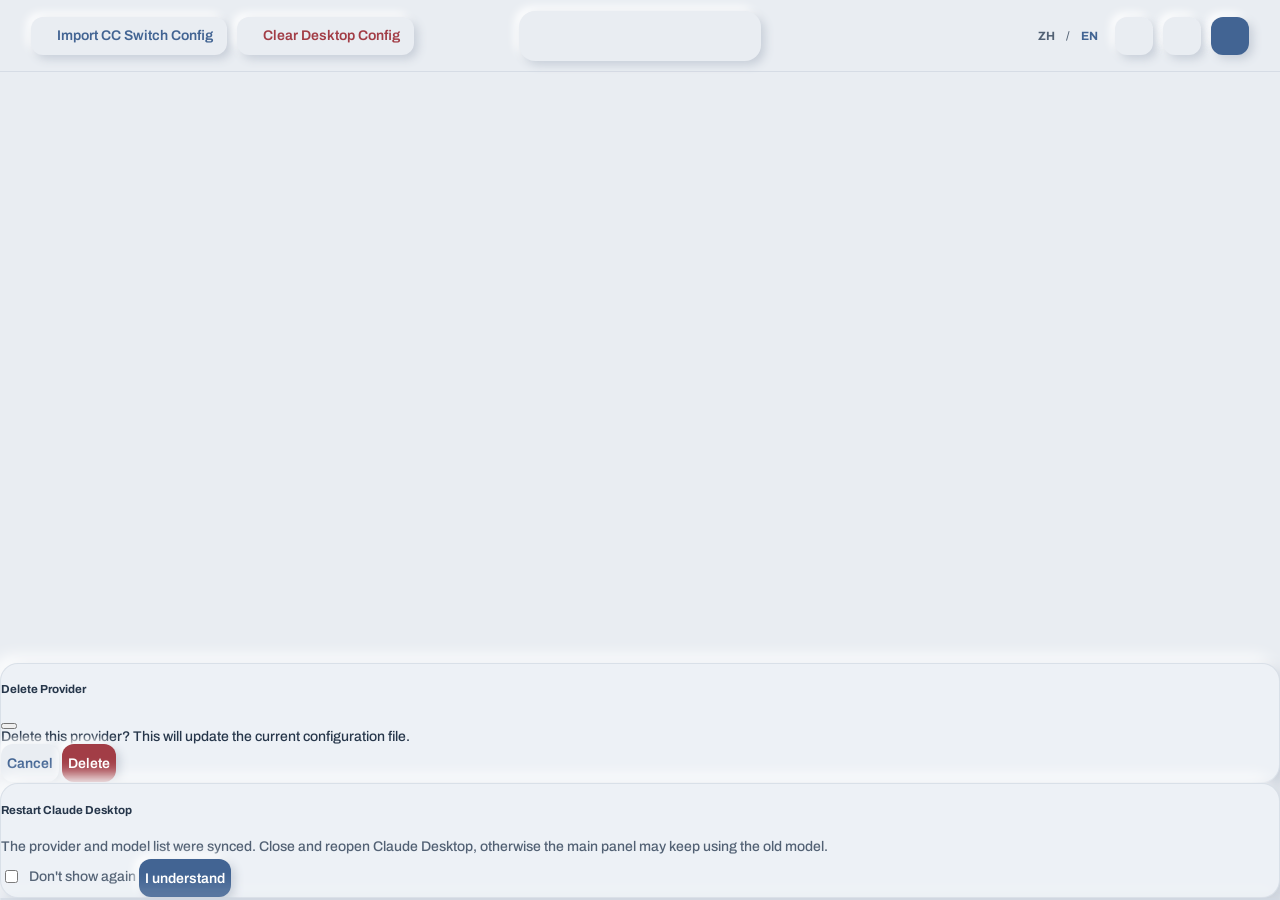
==== commit 837221f6: "feat: bundle provider logos and prepare v1.0.27 Co-authored-by: arena-agent <297053741+arena-agent@u" ====
--- a/frontend/index.html
+++ b/frontend/index.html
@@ -432,7 +432,7 @@
 
         <article class="panel about-panel">
           <h2 data-i18n="settings.about">About</h2>
-          <div class="about-row"><span data-i18n="settings.version">Version</span><strong>1.0.26</strong></div>
+          <div class="about-row"><span data-i18n="settings.version">Version</span><strong>1.0.27</strong></div>
           <div class="about-row"><span data-i18n="settings.license">License</span><strong>MIT License</strong></div>
           <div class="about-row"><span data-i18n="settings.checkUpdate">Check for Updates</span><span class="settings-actions inline-actions"><button class="btn btn-outline-primary btn-sm" type="button" data-action="check-update"><i class="bi bi-cloud-arrow-down" aria-hidden="true"></i><span data-i18n="settings.checkUpdate">Check for Updates</span></button><button class="btn btn-primary btn-sm" id="settingsInstallUpdate" type="button" data-action="install-update" hidden><i class="bi bi-download" aria-hidden="true"></i><span data-i18n="settings.installUpdate">Download and Install</span></button></span></div>
           <p class="update-status" id="updateStatus"></p>
--- a/frontend/css/style.css
+++ b/frontend/css/style.css
@@ -727,6 +727,12 @@
   object-fit: cover;
   background: #fff;
 }
+.provider-logo img[src$=".svg"],
+.preset-logo img[src$=".svg"] {
+  padding: 8px;
+  object-fit: contain;
+  background: transparent;
+}
 
 .preset-item strong {
   display: block;
@@ -3417,11 +3423,7 @@
   }
 }
 
-/* -----------------------------------------------------------------------
-   Neo-Brutalist design system — bold, legible, tactile, and still usable.
-   The original layout rules above remain the structural baseline; this layer
-   supplies the visual language and responsive routing patchboard treatment.
-   ----------------------------------------------------------------------- */
+/* Neumorphic theme layer. The base stylesheet retains layout and interaction rules. */
 @font-face {
   font-family: "Archivo";
   src: url("../assets/fonts/archivo-latin-500-normal.woff2") format("woff2");
@@ -3429,7 +3431,6 @@
   font-weight: 500;
   font-display: swap;
 }
-
 @font-face {
   font-family: "Archivo";
   src: url("../assets/fonts/archivo-latin-600-normal.woff2") format("woff2");
@@ -3437,7 +3438,6 @@
   font-weight: 600;
   font-display: swap;
 }
-
 @font-face {
   font-family: "Archivo";
   src: url("../assets/fonts/archivo-latin-700-normal.woff2") format("woff2");
@@ -3445,7 +3445,6 @@
   font-weight: 700;
   font-display: swap;
 }
-
 @font-face {
   font-family: "Archivo";
   src: url("../assets/fonts/archivo-latin-800-normal.woff2") format("woff2");
@@ -3454,668 +3453,341 @@
   font-display: swap;
 }
 
-@font-face {
-  font-family: "IBM Plex Mono";
-  src: url("../assets/fonts/ibm-plex-mono-latin-400-normal.woff2") format("woff2");
-  font-style: normal;
-  font-weight: 400;
-  font-display: swap;
-}
-
-@font-face {
-  font-family: "IBM Plex Mono";
-  src: url("../assets/fonts/ibm-plex-mono-latin-500-normal.woff2") format("woff2");
-  font-style: normal;
-  font-weight: 500;
-  font-display: swap;
-}
-
-@font-face {
-  font-family: "IBM Plex Mono";
-  src: url("../assets/fonts/ibm-plex-mono-latin-600-normal.woff2") format("woff2");
-  font-style: normal;
-  font-weight: 600;
-  font-display: swap;
-}
-
-@font-face {
-  font-family: "IBM Plex Mono";
-  src: url("../assets/fonts/ibm-plex-mono-latin-700-normal.woff2") format("woff2");
-  font-style: normal;
-  font-weight: 700;
-  font-display: swap;
-}
-
 :root,
 [data-theme-palette="default"] {
-  --app-bg: #f4f0e8;
-  --surface: #fffdf9;
-  --soft-surface: #eae3d5;
-  --line: #141413;
-  --text: #141413;
-  --muted: #4a4843;
-  --primary: #c83218;
-  --primary-soft: #f9e4dc;
-  --success: #14532d;
-  --success-soft: #dcfce7;
-  --danger: #991b1b;
-  --warning: #7c2d12;
-  --shadow: 4px 4px 0 #141413;
-  --radius: 0px;
-  --ink: #141413;
-  --well: #eae3d5;
-  --accent: #c83218;
-  --accent-tag: #f5c451;
-  --stroke: 2px solid #141413;
+  --app-bg: #e9edf2;
+  --surface: #edf1f6;
+  --soft-surface: #e3e8ef;
+  --line: #d2d9e3;
+  --text: #26364a;
+  --muted: #526174;
+  --primary: #426493;
+  --primary-soft: #dce5f0;
+  --success: #286347;
+  --success-soft: #dcebe2;
+  --danger: #a23d46;
+  --warning: #875520;
+  --shadow: 7px 7px 16px #c7ced8, -7px -7px 16px #ffffff;
+  --shadow-raised-sm: 4px 4px 10px #c7ced8, -4px -4px 10px #ffffff;
+  --shadow-inset: inset 4px 4px 8px #c7ced8, inset -4px -4px 8px #ffffff;
+  --shadow-pressed: inset 3px 3px 7px #c7ced8, inset -3px -3px 7px #ffffff;
+  --radius: 20px;
+  --ink: #26364a;
+  --well: #e3e8ef;
+  --accent: #426493;
   color-scheme: light;
 }
 
 [data-theme-palette="green"] {
-  --primary: #176b45;
-  --primary-soft: #d8f0df;
-  --accent: #176b45;
-}
-
+  --primary: #356a55;
+  --primary-soft: #dbe9e2;
+  --accent: #356a55;
+}
 [data-theme-palette="orange"] {
-  --primary: #bd4c0d;
-  --primary-soft: #ffe5cf;
-  --accent: #bd4c0d;
-}
-
+  --primary: #8d5a36;
+  --primary-soft: #efe2d7;
+  --accent: #8d5a36;
+}
 [data-theme-palette="gray"] {
-  --primary: #414b5a;
-  --primary-soft: #e1e5eb;
-  --accent: #414b5a;
-}
-
+  --primary: #4a5c70;
+  --primary-soft: #dfe5eb;
+  --accent: #4a5c70;
+}
 [data-theme-palette="white"] {
-  --app-bg: #ffffff;
-  --surface: #ffffff;
-  --soft-surface: #f1f1ef;
-  --primary: #303030;
-  --primary-soft: #ededeb;
-  --accent: #303030;
-}
-
+  --app-bg: #edf0f3;
+  --surface: #f0f3f6;
+  --soft-surface: #e5e9ee;
+  --primary: #465c78;
+  --primary-soft: #dfe6ef;
+  --accent: #465c78;
+}
 [data-theme-palette="dark"],
 [data-bs-theme="dark"] {
-  --app-bg: #171715;
-  --surface: #22221f;
-  --soft-surface: #2c2b27;
-  --line: #f4f0e8;
-  --text: #f4f0e8;
-  --muted: #d0c9bc;
-  --primary: #ff765d;
-  --primary-soft: #44241d;
-  --success: #86efac;
-  --success-soft: #193b25;
-  --danger: #fca5a5;
-  --warning: #fdba74;
-  --shadow: 4px 4px 0 #050505;
-  --ink: #f4f0e8;
-  --well: #2c2b27;
-  --accent: #ff765d;
+  --app-bg: #252c36;
+  --surface: #2b333e;
+  --soft-surface: #232a33;
+  --line: #394451;
+  --text: #e8edf4;
+  --muted: #b8c2d0;
+  --primary: #a7c2e8;
+  --primary-soft: #35465b;
+  --success: #9dd1b2;
+  --success-soft: #31483d;
+  --danger: #efabb0;
+  --warning: #e8c08d;
+  --shadow: 7px 7px 16px #1b2028, -7px -7px 16px #303a46;
+  --shadow-raised-sm: 4px 4px 10px #1b2028, -4px -4px 10px #303a46;
+  --shadow-inset: inset 4px 4px 8px #1b2028, inset -4px -4px 8px #303a46;
+  --shadow-pressed: inset 3px 3px 7px #1b2028, inset -3px -3px 7px #303a46;
+  --ink: #e8edf4;
+  --well: #232a33;
+  --accent: #a7c2e8;
   color-scheme: dark;
 }
-
-[data-bs-theme="dark"][data-theme-palette="green"] { --primary: #74d79b; --accent: #74d79b; --primary-soft: #193b25; }
-[data-bs-theme="dark"][data-theme-palette="orange"] { --primary: #ffae70; --accent: #ffae70; --primary-soft: #442a1b; }
-[data-bs-theme="dark"][data-theme-palette="gray"] { --primary: #bac6d8; --accent: #bac6d8; --primary-soft: #303946; }
-[data-bs-theme="dark"][data-theme-palette="white"] { --primary: #ffffff; --accent: #ffffff; --primary-soft: #343430; }
-
-* {
-  box-sizing: border-box;
-}
-
-html {
-  background: var(--app-bg);
-}
-
+[data-bs-theme="dark"][data-theme-palette="green"] { --primary: #a1d1b5; --primary-soft: #31483d; --accent: #a1d1b5; }
+[data-bs-theme="dark"][data-theme-palette="orange"] { --primary: #e8b88f; --primary-soft: #493a31; --accent: #e8b88f; }
+[data-bs-theme="dark"][data-theme-palette="gray"] { --primary: #c0cede; --primary-soft: #36414e; --accent: #c0cede; }
+[data-bs-theme="dark"][data-theme-palette="white"] { --primary: #d8e2ed; --primary-soft: #37404a; --accent: #d8e2ed; }
+
+html { background: var(--app-bg); }
+a { color: var(--primary); }
+a:hover { color: color-mix(in srgb, var(--primary) 82%, var(--text)); }
 body {
+  height: 100vh;
   background: var(--app-bg);
   color: var(--text);
-  font-family: "Archivo", "PingFang SC", "Hiragino Sans GB", "Microsoft YaHei", "Noto Sans CJK SC", sans-serif;
+  font-family: "Archivo", -apple-system, BlinkMacSystemFont, "Segoe UI", "PingFang SC", "Hiragino Sans GB", "Microsoft YaHei", sans-serif;
   font-size: 14px;
   font-weight: 500;
-  letter-spacing: -.01em;
-}
-
-button,
-input,
-select,
-textarea {
-  font: inherit;
-}
-
-button,
-a,
-select,
-input,
-.preset-item,
-.route-tab {
-  transition: transform .12s ease, background-color .12s ease, border-color .12s ease, color .12s ease, box-shadow .12s ease;
-}
-
+  letter-spacing: 0;
+}
+button, input, select, textarea { font: inherit; }
+button, a, select, input, .preset-item, .route-tab {
+  transition: background-color .16s ease, color .16s ease, box-shadow .16s ease, transform .16s ease, border-color .16s ease;
+}
 :focus-visible {
   outline: 3px solid var(--primary);
   outline-offset: 3px;
 }
-
-::selection {
-  color: var(--ink);
-  background: var(--accent-tag);
-}
+::selection { color: var(--text); background: var(--primary-soft); }
 
 .app-header {
   position: relative;
   z-index: 20;
   display: grid;
   grid-template-columns: minmax(0, 1fr) auto minmax(0, 1fr);
-  min-height: 76px;
-  padding: 12px 26px;
-  border-bottom: var(--stroke);
-  background: var(--surface);
-  box-shadow: 0 3px 0 var(--ink);
-}
-
-.header-actions-left,
-.header-actions {
-  display: flex;
-  align-items: center;
-  gap: 9px;
-}
-
+  align-items: center;
+  min-height: 72px;
+  padding: 10px clamp(16px, 2.4vw, 34px);
+  border: 0;
+  border-bottom: 1px solid color-mix(in srgb, var(--line) 80%, transparent);
+  background: var(--app-bg);
+  box-shadow: none;
+}
+.header-actions-left, .header-actions { display: flex; align-items: center; gap: 10px; }
 .header-actions-left { justify-self: start; }
 .header-actions { justify-self: end; }
-
-.header-divider {
-  width: 2px;
-  height: 28px;
-  background: var(--ink);
-  opacity: .3;
-}
-
-.brand-title,
-.page-title h1,
-.panel h2,
-.status-card h2,
-.model-menu-mode-panel h2,
-.guide-hero h1 {
+.header-divider { width: 1px; height: 26px; background: var(--line); }
+.brand-title, .page-title h1, .panel h2, .status-card h2, .model-menu-mode-panel h2, .guide-hero h1 {
   color: var(--text);
   font-family: "Archivo", sans-serif;
-  font-weight: 800;
-  letter-spacing: -.04em;
-}
-
-.brand-title {
-  text-transform: uppercase;
+  font-weight: 700;
   letter-spacing: -.025em;
 }
-
-.brand-mark,
-.soft-icon,
-.hero-line-icon,
-.hero-status,
-.large-dot,
-.mapping-icon {
-  border: var(--stroke);
-  border-radius: 0;
-  box-shadow: 2px 2px 0 var(--ink);
-}
-
-.brand-mark,
-.soft-icon {
-  background: var(--accent-tag);
-  color: var(--ink);
-}
-
+.brand-title { font-size: 16px; }
+.brand-mark {
+  border: 0;
+  border-radius: 14px;
+  background: var(--surface);
+  color: var(--primary);
+  box-shadow: var(--shadow-raised-sm);
+}
 .route-tabs {
   display: flex;
   align-items: center;
-  gap: 4px;
+  gap: 5px;
   max-width: 100%;
-  padding: 5px;
-  border: var(--stroke);
-  border-radius: 0;
-  background: var(--well);
-  box-shadow: 3px 3px 0 var(--ink);
-}
-
+  padding: 6px;
+  border: 0;
+  border-radius: 16px;
+  background: var(--app-bg);
+  box-shadow: var(--shadow-raised-sm);
+}
 .route-tab {
   display: inline-flex;
   align-items: center;
   justify-content: center;
   gap: 8px;
   min-height: 38px;
-  padding: 0 12px;
-  border: 2px solid transparent;
-  border-radius: 0;
-  color: var(--text);
-  font-size: 12px;
-  font-weight: 700;
-  text-transform: uppercase;
-  letter-spacing: .025em;
-}
-
-.route-tab:hover {
-  border-color: var(--ink);
+  padding: 0 13px;
+  border: 0;
+  border-radius: 12px;
+  color: var(--muted);
+  font-size: 13px;
+  font-weight: 600;
+}
+.route-tab:hover { color: var(--text); background: color-mix(in srgb, var(--surface) 72%, transparent); }
+.route-tab.active, .route-tab[aria-current="page"] {
   background: var(--surface);
-  color: var(--text);
-  transform: translate(-1px, -1px);
-}
-
-.route-tab.active,
-.route-tab[aria-current="page"] {
-  border-color: var(--ink);
-  background: var(--accent-tag);
-  color: var(--ink);
-  box-shadow: 2px 2px 0 var(--ink);
-}
-
-.lang-switch {
-  display: inline-flex;
-  align-items: center;
-  gap: 5px;
-  color: var(--muted);
-  font-family: "IBM Plex Mono", monospace;
-  font-size: 11px;
-  font-weight: 600;
-}
-
-.text-button,
-.theme-btn,
-.round-add,
-.square-button {
+  color: var(--primary);
+  box-shadow: var(--shadow-pressed);
+}
+.lang-switch { display: inline-flex; align-items: center; gap: 4px; color: var(--muted); font-size: 12px; }
+.text-button, .theme-btn, .round-add, .square-button {
   display: inline-grid;
   place-items: center;
   min-width: 36px;
   min-height: 36px;
-  padding: 0 8px;
-  border: 2px solid var(--ink);
-  border-radius: 0;
-  background: var(--surface);
+  padding: 0 9px;
+  border: 0;
+  border-radius: 12px;
+  background: var(--app-bg);
   color: var(--text);
-  box-shadow: 2px 2px 0 var(--ink);
-}
-
-.text-button {
-  min-width: auto;
-  min-height: 28px;
-  padding: 2px 6px;
-  border-color: transparent;
-  background: transparent;
-  box-shadow: none;
-  font-family: "IBM Plex Mono", monospace;
-  font-size: 11px;
-  font-weight: 600;
-}
-
-.text-button.active,
-.text-button:hover {
-  border-color: var(--ink);
-  background: var(--accent-tag);
-  color: var(--ink);
-}
-
-.round-add {
-  width: 38px;
-  height: 38px;
-  background: var(--primary);
-  color: #fff;
-}
-
-.theme-btn:hover,
-.square-button:hover,
-.round-add:hover {
-  transform: translate(-2px, -2px);
-  box-shadow: 4px 4px 0 var(--ink);
-}
+  box-shadow: var(--shadow-raised-sm);
+}
+.text-button { min-width: auto; min-height: 30px; padding: 0 7px; background: transparent; box-shadow: none; color: var(--muted); }
+.text-button.active { color: var(--primary); font-weight: 700; }
+.text-button:hover { background: var(--surface); box-shadow: var(--shadow-raised-sm); }
+.round-add { width: 38px; height: 38px; background: var(--primary); color: var(--app-bg); }
+.theme-btn:hover, .square-button:hover, .round-add:hover { transform: translateY(-1px); }
 
 .app-main {
   width: 100%;
   max-width: 1560px;
   margin: 0 auto;
-  padding: 30px clamp(18px, 3.2vw, 48px) 48px;
-}
-
-.page-title {
-  margin-bottom: 22px;
-}
-
-.page-title h1 {
-  margin: 0 0 5px;
-  font-size: clamp(26px, 3vw, 38px);
-  line-height: 1.05;
-  text-transform: uppercase;
-}
-
-.page-title p,
-.panel p,
-.field-hint,
-.model-menu-mode-panel p {
-  color: var(--muted);
-}
-
-.panel,
-.status-card,
-.preset-panel,
-.provider-mapping-card,
-.desktop-card,
-.settings-panel,
-.guide-panel,
-.about-panel,
-.modal-content,
-.provider-switch-card,
-.provider-configured-list,
-.table-panel,
-.timeline-card {
-  border: var(--stroke);
-  border-radius: 0;
+  padding: 28px clamp(18px, 3.2vw, 48px) 48px;
+}
+.page-title { margin-bottom: 22px; }
+.page-title h1 { margin: 0 0 5px; font-size: clamp(25px, 2.6vw, 34px); line-height: 1.12; }
+.page-title p, .panel p, .field-hint, .model-menu-mode-panel p { color: var(--muted); }
+.panel, .status-card, .preset-panel, .provider-mapping-card, .desktop-card,
+.settings-panel, .guide-panel, .about-panel, .modal-content, .provider-switch-card,
+.provider-configured-list, .table-panel, .timeline-card {
+  border: 1px solid color-mix(in srgb, var(--line) 70%, transparent);
+  border-radius: var(--radius);
   background: var(--surface);
-  box-shadow: var(--shadow);
-}
-
-.panel,
-.form-panel,
-.preset-panel {
-  padding: clamp(16px, 2vw, 24px);
-}
-
-.panel-header,
-.section-title-row,
-.title-with-icon,
-.title-with-back {
+  box-shadow: none;
+}
+.panel, .form-panel, .preset-panel { padding: clamp(16px, 2vw, 24px); }
+.panel-header, .section-title-row, .title-with-icon, .title-with-back {
   display: flex;
   align-items: center;
   justify-content: space-between;
   gap: 14px;
 }
-
-.panel h2,
-.status-card h2,
-.model-menu-mode-panel h2 {
-  margin-top: 0;
-  font-size: 16px;
-  text-transform: uppercase;
-  letter-spacing: -.015em;
-}
-
-.two-column {
-  gap: 24px;
-}
-
-.status-grid,
-.stats-grid {
-  gap: 14px;
-}
-
+.panel h2, .status-card h2, .model-menu-mode-panel h2 { margin-top: 0; font-size: 16px; }
+.two-column { gap: 22px; }
+.status-grid, .stats-grid { gap: 14px; }
 .status-card {
   position: relative;
-  min-height: 168px;
+  min-height: 148px;
   padding: 18px;
-}
-
-.status-card h2 {
-  margin-bottom: 20px;
-  color: var(--muted);
-  font-family: "IBM Plex Mono", monospace;
-  font-size: 11px;
-  letter-spacing: .07em;
-}
-
-.status-card strong {
-  font-size: 20px;
-  font-weight: 800;
-  letter-spacing: -.035em;
-}
-
-.status-card:nth-child(2) { background: var(--primary-soft); }
-.status-card:nth-child(3) { background: var(--accent-tag); }
-
-.quick-actions {
-  gap: 12px;
-  margin: 18px 0 24px;
-}
-
-.btn,
-.provider-mapping-fetch,
-.link-action,
-.action-button {
-  border-radius: 0 !important;
-  font-weight: 700;
-}
-
+  border: 0;
+  background: var(--app-bg);
+  box-shadow: var(--shadow-raised-sm);
+}
+.status-card h2 { margin-bottom: 18px; color: var(--muted); font-size: 13px; font-weight: 600; }
+.status-card strong { color: var(--text); font-size: 19px; font-weight: 700; letter-spacing: -.02em; }
+.status-card:nth-child(2), .status-card:nth-child(3) { background: var(--app-bg); }
+.quick-actions { gap: 12px; margin: 18px 0 24px; }
+
+.btn, .provider-mapping-fetch, .link-action, .action-button {
+  border-radius: 12px !important;
+  font-weight: 600;
+}
 .btn {
   min-height: 38px;
-  border-width: 2px;
-  box-shadow: 3px 3px 0 var(--ink);
-}
-
-.btn:hover:not(:disabled),
-.provider-mapping-fetch:hover,
-.link-action:hover {
-  transform: translate(-2px, -2px);
-  box-shadow: 5px 5px 0 var(--ink);
-}
-
-.btn:active:not(:disabled),
-.provider-mapping-fetch:active {
-  transform: translate(1px, 1px);
-  box-shadow: 1px 1px 0 var(--ink);
-}
-
-.btn-primary,
-.btn-success,
-.btn-danger {
-  border-color: var(--ink) !important;
-  color: #fff !important;
-}
-
+  border: 1px solid transparent;
+  background: var(--app-bg);
+  color: var(--text);
+  box-shadow: var(--shadow-raised-sm);
+}
+.btn:hover:not(:disabled), .provider-mapping-fetch:hover, .link-action:hover {
+  transform: translateY(-1px);
+  box-shadow: 6px 6px 13px color-mix(in srgb, var(--app-bg) 70%, #9da8b6), -6px -6px 13px color-mix(in srgb, var(--surface) 88%, white);
+}
+.btn:active:not(:disabled), .provider-mapping-fetch:active { transform: translateY(0); box-shadow: var(--shadow-pressed); }
+.btn-primary, .btn-success, .btn-danger { border: 0 !important; color: #fff !important; }
 .btn-primary { background: var(--primary) !important; }
-.btn-success { background: #14532d !important; }
-.btn-danger { background: #991b1b !important; }
-.btn-outline-primary,
-.btn-outline-secondary,
-.btn-outline-danger,
-.btn-outline-light {
-  border-color: var(--ink) !important;
+.btn-success { background: #286347 !important; }
+.btn-danger { background: #a23d46 !important; }
+.btn-outline-primary, .btn-outline-secondary, .btn-outline-danger, .btn-outline-light {
+  border: 0 !important;
+  background: var(--app-bg) !important;
+  color: var(--primary) !important;
+  box-shadow: var(--shadow-raised-sm);
+}
+.btn-outline-danger { color: var(--danger) !important; }
+.btn-outline-primary:hover, .btn-outline-secondary:hover, .btn-outline-danger:hover, .btn-outline-light:hover {
   background: var(--surface) !important;
+}
+.btn:disabled, .provider-mapping-fetch:disabled, .update-badge:disabled { opacity: .56; cursor: not-allowed; box-shadow: none; }
+
+.form-label { color: var(--text); font-size: 13px; font-weight: 600; text-transform: none; letter-spacing: 0; }
+.form-control, .form-select, .baseurl-trigger, .auth-scheme-trigger, .mapping-slot-trigger, .provider-model-trigger {
+  min-height: 42px;
+  border: 1px solid color-mix(in srgb, var(--line) 75%, transparent) !important;
+  border-radius: 12px !important;
+  background-color: var(--app-bg) !important;
   color: var(--text) !important;
-}
-
-.btn-outline-primary:hover,
-.btn-outline-secondary:hover,
-.btn-outline-danger:hover,
-.btn-outline-light:hover {
-  background: var(--accent-tag) !important;
-  color: var(--ink) !important;
-}
-
-.btn:disabled,
-.provider-mapping-fetch:disabled,
-.update-badge:disabled {
-  opacity: .55;
-  cursor: not-allowed;
+  box-shadow: var(--shadow-inset);
+}
+.form-control, .form-select { padding: 9px 13px; font-weight: 500; }
+.form-control::placeholder { color: var(--muted); opacity: .78; }
+.form-control:focus, .form-select:focus {
+  border-color: color-mix(in srgb, var(--primary) 42%, var(--line)) !important;
+  box-shadow: var(--shadow-inset), 0 0 0 3px color-mix(in srgb, var(--primary) 24%, transparent) !important;
+}
+.form-check-input { border: 0; border-radius: 999px !important; background-color: var(--app-bg); box-shadow: var(--shadow-inset); }
+.form-check-input:checked { border-color: var(--primary); background-color: var(--primary); }
+.form-switch .form-check-input { border-radius: 999px !important; }
+.advanced-provider-options {
+  border: 1px solid color-mix(in srgb, var(--line) 70%, transparent);
+  border-radius: 16px;
+  background: var(--surface);
+  box-shadow: var(--shadow-raised-sm);
+}
+
+.preset-item, .preset-option-item {
+  border: 1px solid color-mix(in srgb, var(--line) 70%, transparent);
+  border-radius: 14px;
+  background: var(--app-bg);
+  box-shadow: var(--shadow-raised-sm);
+}
+.preset-item:hover, .preset-option-item:hover, .preset-item.active {
+  border-color: color-mix(in srgb, var(--primary) 28%, var(--line));
+  background: var(--surface);
+  color: var(--text);
+  transform: translateY(-1px);
+  box-shadow: var(--shadow);
+}
+.preset-logo, .provider-logo, .soft-icon, .mapping-icon {
+  border: 0;
+  border-radius: 13px;
+  background: var(--app-bg);
+  color: var(--primary);
+  box-shadow: var(--shadow-raised-sm);
+}
+.provider-row, .config-row, .activity-row, .about-row, .settings-row, .backup-list li {
+  border-color: color-mix(in srgb, var(--line) 72%, transparent);
+}
+.status-badge, .badge, .update-badge, .patchboard-badge {
+  border: 0;
+  border-radius: 999px;
+  font-size: 11px;
+  font-weight: 600;
+  letter-spacing: 0;
+  text-transform: none;
+}
+.status-badge.active { background: var(--success-soft); color: var(--success); }
+.update-badge { padding: 6px 10px; background: var(--app-bg); color: var(--primary); box-shadow: var(--shadow-raised-sm); }
+.code-block, .terminal-panel, .terminal-log, .log-line, code, pre, .provider-model-input, .mapping-route-input {
+  font-family: "IBM Plex Mono", "SFMono-Regular", Consolas, monospace;
+}
+.terminal-panel, .terminal-log, .code-block { border: 0; border-radius: 16px; box-shadow: var(--shadow-raised-sm); }
+.toast, .modal-content { border: 1px solid color-mix(in srgb, var(--line) 70%, transparent); border-radius: 18px; box-shadow: var(--shadow); }
+.modal-header, .modal-footer { border-color: color-mix(in srgb, var(--line) 65%, transparent); }
+
+/* Provider routing patchboard: source and destination sit in softly raised sockets. */
+.routing-patchboard {
+  margin-top: 22px;
+  padding: clamp(16px, 2vw, 24px);
+  border: 1px solid color-mix(in srgb, var(--line) 68%, transparent);
+  border-radius: 22px;
+  background: var(--surface);
   box-shadow: none;
 }
-
-.form-label {
-  color: var(--text);
-  font-size: 12px;
-  font-weight: 700;
-  text-transform: uppercase;
-  letter-spacing: .035em;
-}
-
-.form-control,
-.form-select,
-.baseurl-trigger,
-.auth-scheme-trigger,
-.mapping-slot-trigger,
-.provider-model-trigger {
-  min-height: 42px;
-  border: 2px solid var(--ink) !important;
-  border-radius: 0 !important;
-  background-color: var(--surface) !important;
-  color: var(--text) !important;
-  box-shadow: 2px 2px 0 var(--ink);
-}
-
-.form-control,
-.form-select {
-  padding: 9px 12px;
-  font-weight: 500;
-}
-
-.form-control::placeholder {
-  color: var(--muted);
-  opacity: .72;
-}
-
-.form-control:focus,
-.form-select:focus {
-  border-color: var(--primary) !important;
-  box-shadow: 3px 3px 0 var(--primary) !important;
-}
-
-.form-check-input {
-  border: 2px solid var(--ink);
-  border-radius: 0 !important;
-  box-shadow: 2px 2px 0 var(--ink);
-}
-
-.form-check-input:checked {
-  border-color: var(--ink);
-  background-color: var(--primary);
-}
-
-.form-switch .form-check-input { border-radius: 999px !important; }
-
-.preset-item,
-.preset-option-item {
-  border: 2px solid var(--ink);
-  border-radius: 0;
-  background: var(--surface);
-  box-shadow: 2px 2px 0 var(--ink);
-}
-
-.preset-item:hover,
-.preset-option-item:hover,
-.preset-item.active {
-  border-color: var(--ink);
-  background: var(--accent-tag);
-  color: var(--ink);
-  transform: translate(-2px, -2px);
-  box-shadow: 4px 4px 0 var(--ink);
-}
-
-.provider-row,
-.config-row,
-.activity-row,
-.about-row,
-.settings-row,
-.backup-list li {
-  border-bottom: 1px solid color-mix(in srgb, var(--ink) 25%, transparent);
-}
-
-.status-badge,
-.badge,
-.update-badge,
-.patchboard-badge {
-  border: 1px solid var(--ink);
-  border-radius: 0;
-  font-family: "IBM Plex Mono", monospace;
-  font-size: 10px;
-  font-weight: 700;
-  letter-spacing: .04em;
-  text-transform: uppercase;
-}
-
-.status-badge.active,
-.update-badge {
-  background: var(--accent-tag);
-  color: var(--ink);
-}
-
-.code-block,
-.terminal-panel,
-.terminal-log,
-.log-line,
-code,
-pre,
-.provider-model-input,
-.mapping-route-input {
-  font-family: "IBM Plex Mono", "SFMono-Regular", Consolas, monospace;
-}
-
-.terminal-panel,
-.terminal-log,
-.code-block {
-  border: var(--stroke);
-  border-radius: 0;
-  background: #171715;
-  color: #f4f0e8;
-  box-shadow: 4px 4px 0 var(--ink);
-}
-
-.toast,
-.modal-content {
-  border: var(--stroke);
-  border-radius: 0;
-  box-shadow: 6px 6px 0 var(--ink);
-}
-
-.modal-header,
-.modal-footer {
-  border-color: color-mix(in srgb, var(--ink) 25%, transparent);
-}
-
-/* Routing patchboard: visible source-to-target signal path for every model. */
-.routing-patchboard {
-  margin-top: 24px;
-  padding: 20px;
-  border: var(--stroke);
-  background: var(--well);
-  box-shadow: 5px 5px 0 var(--ink);
-}
-
-.patchboard-head {
-  display: flex;
-  align-items: flex-start;
-  justify-content: space-between;
-  gap: 18px;
-}
-
-.patchboard-title-block {
-  display: flex;
-  align-items: flex-start;
-  gap: 14px;
-}
-
-.patchboard-title-block h2 {
-  margin: 0 0 5px;
-  font-size: 19px;
-  font-weight: 800;
-  text-transform: uppercase;
-}
-
-.patchboard-title-block p {
-  max-width: 760px;
-  margin: 0;
-  color: var(--muted);
-  font-size: 13px;
-  line-height: 1.5;
-}
-
+.patchboard-head { display: flex; align-items: flex-start; justify-content: space-between; gap: 18px; }
+.patchboard-title-block { display: flex; align-items: flex-start; gap: 12px; }
+.patchboard-title-block h2 { margin: 0 0 6px; font-size: 19px; font-weight: 700; letter-spacing: -.02em; text-transform: none; }
+.patchboard-title-block p { max-width: 740px; margin: 0; color: var(--muted); font-size: 13px; line-height: 1.55; }
 .patchboard-badge {
   flex: 0 0 auto;
-  padding: 7px 9px;
-  border: 2px solid var(--ink);
-  background: var(--accent-tag);
-  color: var(--ink);
-  box-shadow: 2px 2px 0 var(--ink);
-}
-
+  padding: 6px 10px;
+  background: var(--app-bg);
+  color: var(--primary);
+  box-shadow: var(--shadow-raised-sm);
+}
 .provider-mapping-fetch {
   display: inline-flex;
   flex: 0 0 auto;
@@ -4123,375 +3795,158 @@
   justify-content: center;
   gap: 7px;
   min-height: 38px;
-  padding: 7px 11px;
-  border: 2px solid var(--ink);
-  background: var(--surface);
-  color: var(--text);
-  box-shadow: 3px 3px 0 var(--ink);
+  padding: 7px 12px;
+  border: 0;
+  background: var(--app-bg);
+  color: var(--primary);
+  box-shadow: var(--shadow-raised-sm);
   font-size: 12px;
 }
-
 .patchboard-rail {
   display: grid;
-  grid-template-columns: minmax(0, 1fr) 140px minmax(0, 1fr);
+  grid-template-columns: minmax(0, 1fr) 116px minmax(0, 1fr);
   align-items: center;
   gap: 12px;
   margin: 22px 0 10px;
   color: var(--muted);
-  font-family: "IBM Plex Mono", monospace;
-  font-size: 10px;
+  font-size: 11px;
   font-weight: 600;
-  letter-spacing: .06em;
-}
-
-.patchboard-rail-track {
-  height: 2px;
-  background: repeating-linear-gradient(90deg, var(--ink) 0 7px, transparent 7px 12px);
-  opacity: .55;
-}
-
+}
+.patchboard-rail-track { height: 1px; background: color-mix(in srgb, var(--muted) 34%, transparent); }
 .patchboard-rail-side:last-child { text-align: right; }
-
-.form-mapping-grid {
-  gap: 10px;
-}
-
+.form-mapping-grid { gap: 12px; }
 .form-mapping-row.patchboard-row {
   display: grid;
-  grid-template-columns: minmax(0, 1fr) 116px minmax(0, 1fr) auto;
+  grid-template-columns: minmax(0, 1fr) 112px minmax(0, 1fr) auto;
   align-items: end;
   gap: 12px;
   padding: 14px;
-  border: 2px solid var(--ink);
-  background: var(--surface);
-  box-shadow: 3px 3px 0 var(--ink);
-}
-
-.form-mapping-row.patchboard-row + .form-mapping-row.patchboard-row {
-  padding-top: 14px;
-  border-top: 2px solid var(--ink);
-}
-
-.patch-source,
-.patch-target {
-  display: flex;
-  min-width: 0;
-  flex-direction: column;
-  align-items: stretch;
-  gap: 6px;
-}
-
-.patch-node-label {
-  color: var(--muted);
-  font-family: "IBM Plex Mono", monospace;
-  font-size: 9px;
-  font-weight: 700;
-  letter-spacing: .08em;
-}
-
-.patch-source .mapping-select-wrap {
-  grid-template-columns: 40px minmax(0, 1fr);
-  gap: 8px;
-}
-
-.patch-source .mapping-slot-menu-wrap,
-.patch-target .provider-model-input-wrap {
-  width: 100%;
-  max-width: none;
-}
-
-.patchboard-row .form-control,
-.patchboard-row .form-select,
-.patchboard-row .mapping-slot-trigger {
-  min-width: 0;
-  min-height: 40px;
-  font-size: 12px;
-}
-
-.patchboard-row .mapping-icon {
-  width: 38px;
-  height: 38px;
-  background: var(--accent-tag);
-  color: var(--ink);
-}
-
-.patch-wire {
-  display: flex;
-  min-height: 40px;
-  flex-direction: column;
-  align-items: center;
-  justify-content: center;
-  gap: 5px;
-  padding-bottom: 1px;
-}
-
-.patch-wire-label,
-.patch-wire-state {
-  color: var(--muted);
-  font-family: "IBM Plex Mono", monospace;
-  font-size: 8px;
-  font-weight: 700;
-  letter-spacing: .08em;
-}
-
-.patch-wire-state {
-  padding: 2px 4px;
-  border: 1px solid currentColor;
-  white-space: nowrap;
-}
-
+  border: 0;
+  border-radius: 17px;
+  background: var(--app-bg);
+  box-shadow: var(--shadow-raised-sm);
+}
+.form-mapping-row.patchboard-row + .form-mapping-row.patchboard-row { padding-top: 14px; border-top: 0; }
+.patch-source, .patch-target { display: flex; min-width: 0; flex-direction: column; align-items: stretch; gap: 7px; }
+.patch-node-label { color: var(--muted); font-size: 11px; font-weight: 600; letter-spacing: 0; }
+.patch-source .mapping-select-wrap { grid-template-columns: 40px minmax(0, 1fr); gap: 9px; }
+.patch-source .mapping-slot-menu-wrap, .patch-target .provider-model-input-wrap { width: 100%; max-width: none; }
+.patchboard-row .form-control, .patchboard-row .form-select, .patchboard-row .mapping-slot-trigger { min-width: 0; min-height: 40px; font-size: 12px; }
+.patchboard-row .mapping-icon { width: 36px; height: 36px; background: var(--surface); color: var(--primary); box-shadow: var(--shadow-raised-sm); }
+.patch-wire { display: flex; min-height: 40px; flex-direction: column; align-items: center; justify-content: center; gap: 5px; padding-bottom: 1px; }
+.patch-wire-label, .patch-wire-state { color: var(--muted); font-size: 10px; font-weight: 600; white-space: nowrap; }
+.patch-wire-state { padding: 2px 7px; border-radius: 999px; background: var(--surface); }
 .patchboard-row.is-patched .patch-wire-state { color: var(--success); }
 .patchboard-row.is-open .patch-wire-state { color: var(--warning); }
-
-.patch-wire-line {
-  position: relative;
-  width: 100%;
-  height: 2px;
-  background: var(--muted);
-}
-
-.patch-wire-line::after {
-  position: absolute;
-  top: -4px;
-  right: -1px;
-  width: 9px;
-  height: 9px;
-  border-top: 2px solid var(--muted);
-  border-right: 2px solid var(--muted);
-  content: "";
-  transform: rotate(45deg);
-}
-
-.patchboard-row.is-patched .patch-wire-line,
-.patchboard-row.is-patched .patch-wire-line::after {
-  border-color: var(--success);
-  background-color: var(--success);
-}
-
-.patchboard-row.is-patched .patch-wire-line::after {
-  background: transparent;
-}
-
-.patchboard-row.is-open .patch-wire-line {
-  background: repeating-linear-gradient(90deg, var(--warning) 0 6px, transparent 6px 10px);
-}
-
-.patchboard-row.is-open .patch-wire-line::after {
-  border-color: var(--warning);
-}
-
-.form-mapping-actions {
-  display: flex;
-  align-items: flex-end;
-  gap: 6px;
-  padding-bottom: 1px;
-}
-
-.form-mapping-actions .btn {
-  min-height: 38px;
-  padding: 5px 8px;
-  font-size: 11px;
-  white-space: nowrap;
-}
-
-.mapping-check-placeholder,
-.mapping-remove-placeholder {
-  display: none;
-}
-
-.provider-mapping-custom {
-  margin-top: 14px;
-}
-
-.provider-mapping-group-label {
-  margin: 0 0 8px;
+.patch-wire-line { position: relative; width: 100%; height: 2px; border-radius: 2px; background: color-mix(in srgb, var(--primary) 35%, var(--line)); }
+.patch-wire-line::after { position: absolute; top: -3px; right: 0; width: 8px; height: 8px; border-top: 2px solid color-mix(in srgb, var(--primary) 48%, var(--line)); border-right: 2px solid color-mix(in srgb, var(--primary) 48%, var(--line)); content: ""; transform: rotate(45deg); }
+.patchboard-row.is-patched .patch-wire-line, .patchboard-row.is-patched .patch-wire-line::after { border-color: var(--success); background-color: var(--success); }
+.patchboard-row.is-patched .patch-wire-line::after { background: transparent; }
+.patchboard-row.is-open .patch-wire-line { background: color-mix(in srgb, var(--warning) 36%, var(--line)); }
+.patchboard-row.is-open .patch-wire-line::after { border-color: color-mix(in srgb, var(--warning) 65%, var(--line)); }
+.form-mapping-actions { display: flex; align-items: flex-end; gap: 7px; padding-bottom: 1px; }
+.form-mapping-actions .btn { min-height: 36px; padding: 5px 9px; font-size: 11px; white-space: nowrap; }
+.mapping-check-placeholder, .mapping-remove-placeholder { display: none; }
+.provider-mapping-custom { margin-top: 16px; }
+.provider-mapping-group-label { margin: 0 0 9px; color: var(--text); font-size: 13px; font-weight: 600; letter-spacing: 0; text-transform: none; }
+.mapping-slot-menu, .baseurl-menu, .auth-scheme-menu {
+  border: 1px solid color-mix(in srgb, var(--line) 70%, transparent);
+  border-radius: 14px;
+  background: var(--surface);
+  box-shadow: var(--shadow);
+}
+.mapping-slot-option, .baseurl-option, .auth-scheme-option { border-radius: 9px; color: var(--text); }
+.mapping-slot-option:hover, .mapping-slot-option.selected, .baseurl-option:hover, .baseurl-option.selected, .auth-scheme-option:hover, .auth-scheme-option.selected {
+  background: var(--primary-soft);
   color: var(--text);
-  font-family: "IBM Plex Mono", monospace;
-  font-size: 10px;
-  font-weight: 700;
-  letter-spacing: .08em;
-  text-transform: uppercase;
-}
-
-.mapping-slot-menu,
-.baseurl-menu,
-.auth-scheme-menu {
-  border: 2px solid var(--ink);
-  border-radius: 0;
-  background: var(--surface);
-  box-shadow: 4px 4px 0 var(--ink);
-}
-
-.mapping-slot-option,
-.baseurl-option,
-.auth-scheme-option {
-  border-radius: 0;
-  color: var(--text);
-}
-
-.mapping-slot-option:hover,
-.mapping-slot-option.selected,
-.baseurl-option:hover,
-.baseurl-option.selected,
-.auth-scheme-option:hover,
-.auth-scheme-option.selected {
-  background: var(--accent-tag);
-  color: var(--ink);
-}
-
-/* Preserve helpful diagnostics while making alerts match the high-contrast UI. */
-.alert {
-  border: 2px solid var(--ink);
-  border-radius: 0;
-  box-shadow: 3px 3px 0 var(--ink);
-}
-
+}
+
+.alert { border: 1px solid color-mix(in srgb, var(--line) 72%, transparent); border-radius: 13px; box-shadow: var(--shadow-raised-sm); }
 .alert-success { background: var(--success-soft); color: var(--success); }
-.alert-danger { background: #fee2e2; color: #7f1d1d; }
-.alert-warning { background: #ffedd5; color: #7c2d12; }
-
-/* Settings controls keep all existing palette choices, in the new visual style. */
-.theme-segment,
-.segmented {
-  border: 2px solid var(--ink);
-  border-radius: 0;
-  background: var(--well);
-}
-
-.theme-segment .btn.active,
-.segmented .selected {
-  background: var(--accent-tag) !important;
-  color: var(--ink) !important;
-}
-
-/* Dense data views and focus/hover states. */
-.provider-row:hover,
-.config-row:hover,
-.activity-row:hover {
-  background: color-mix(in srgb, var(--accent-tag) 22%, var(--surface));
-}
-
-.provider-row.default,
-.provider-switch-card.active,
-.provider-configured-list .active {
-  border-left: 5px solid var(--primary);
-}
-
-.drag-handle { color: var(--muted); }
-
-/* Existing status and update labels should remain legible against every palette. */
-.status-badge.active { background: var(--success-soft); color: var(--success); }
-.update-badge {
-  border: 2px solid var(--ink);
-  padding: 6px 9px;
-  box-shadow: 2px 2px 0 var(--ink);
-}
-
-.update-badge:hover:not(:disabled) { transform: translate(-1px, -1px); box-shadow: 4px 4px 0 var(--ink); }
-
-/* Small viewports retain the routing direction without horizontal overflow. */
+.alert-danger { background: #f3dfe1; color: #7f2831; }
+.alert-warning { background: #f0e5d7; color: #714618; }
+.theme-segment, .segmented { border: 0; border-radius: 14px; background: var(--app-bg); box-shadow: var(--shadow-inset); }
+.theme-segment .btn.active, .segmented .selected { background: var(--surface) !important; color: var(--primary) !important; box-shadow: var(--shadow-raised-sm); }
+.provider-row:hover, .config-row:hover, .activity-row:hover { background: color-mix(in srgb, var(--surface) 55%, var(--app-bg)); }
+.provider-row.default, .provider-switch-card.active, .provider-configured-list .active { border-left: 3px solid var(--primary); }
+
 @media (max-width: 1100px) {
-  .app-header {
-    grid-template-columns: auto minmax(0, 1fr) auto;
-    gap: 12px;
-    padding-inline: 16px;
-  }
-  .route-tab { padding-inline: 9px; }
+  .app-header { grid-template-columns: auto minmax(0, 1fr) auto; gap: 12px; padding-inline: 16px; }
+  .route-tab { padding-inline: 10px; }
   .route-tab span { display: none; }
   .route-tab i { font-size: 16px; }
 }
-
 @media (max-width: 860px) {
   .patchboard-head { flex-direction: column; }
   .provider-mapping-fetch { align-self: flex-end; }
-  .form-mapping-row.patchboard-row {
-    grid-template-columns: minmax(0, 1fr) auto;
-    align-items: stretch;
-    gap: 8px 12px;
-  }
-  .patch-source,
-  .patch-target { grid-column: 1 / -1; }
-  .patch-wire {
-    grid-column: 1 / -1;
-    min-height: 20px;
-    flex-direction: row;
-    justify-content: flex-start;
-    padding: 0 2px;
-  }
-  .patch-wire-label { min-width: 74px; }
-  .patch-wire-line { max-width: 160px; }
-  .form-mapping-actions {
-    grid-column: 1 / -1;
-    justify-content: flex-end;
-  }
-}
-
+  .form-mapping-row.patchboard-row { grid-template-columns: minmax(0, 1fr) auto; align-items: stretch; gap: 8px 12px; }
+  .patch-source, .patch-target { grid-column: 1 / -1; }
+  .patch-wire { grid-column: 1 / -1; min-height: 22px; flex-direction: row; justify-content: flex-start; padding: 0 2px; }
+  .patch-wire-label { min-width: 68px; }
+  .patch-wire-line { max-width: 150px; }
+  .form-mapping-actions { grid-column: 1 / -1; justify-content: flex-end; }
+}
 @media (max-width: 720px) {
   body { height: 100dvh; }
   .app-header {
-    display: flex;
-    flex-wrap: wrap;
-    justify-content: space-between;
-    gap: 10px;
+    display: grid;
+    grid-template-columns: minmax(0, 1fr);
+    grid-template-areas: "actions" "navigation" "utility";
+    gap: 9px;
     min-height: 0;
     padding: 10px 14px;
   }
-  .header-actions-left { order: 3; width: 100%; }
-  .header-actions-left .btn { width: auto; padding-inline: 9px; }
-  .header-actions-left .btn span { display: inline; }
+  .header-actions { grid-area: actions; justify-self: end; margin: 0; gap: 7px; }
   .route-tabs {
+    grid-area: navigation;
     position: static;
-    order: 2;
-    flex: 1 0 100%;
-    justify-content: space-around;
+    display: flex;
+    width: 100%;
     max-width: none;
     margin: 0;
+    padding: 5px;
     transform: none;
   }
+  .header-actions-left {
+    grid-area: utility;
+    display: grid;
+    grid-template-columns: repeat(2, minmax(0, 1fr));
+    width: 100%;
+    gap: 8px;
+  }
+  .header-actions-left .btn { width: 100%; min-width: 0; justify-content: center; padding: 7px 8px; white-space: normal; line-height: 1.2; }
+  .header-actions-left .btn span { display: inline; }
   .route-tab { flex: 1; min-width: 36px; padding-inline: 5px; }
-  .header-actions { order: 1; margin-left: auto; gap: 6px; }
   .header-divider { display: none; }
   .app-main { padding: 20px 14px 34px; }
   .panel, .form-panel, .preset-panel { padding: 15px; }
   .status-grid, .stats-grid { grid-template-columns: 1fr; }
-  .status-card { min-height: 130px; }
+  .status-card { min-height: 124px; }
   .quick-actions { display: grid; grid-template-columns: 1fr; }
   .quick-actions .btn { width: 100%; }
   .routing-patchboard { padding: 14px; }
-  .patchboard-title-block { flex-direction: column; gap: 9px; }
-  .patchboard-rail { grid-template-columns: minmax(0, 1fr) 40px minmax(0, 1fr); gap: 6px; font-size: 8px; }
+  .patchboard-title-block { flex-direction: column; gap: 8px; }
+  .patchboard-rail { grid-template-columns: minmax(0, 1fr) 38px minmax(0, 1fr); gap: 6px; font-size: 10px; }
   .form-mapping-row.patchboard-row { grid-template-columns: minmax(0, 1fr) auto; padding: 11px; }
   .form-mapping-row.patchboard-row + .form-mapping-row.patchboard-row { padding-top: 11px; }
-  .patch-source .mapping-select-wrap { grid-template-columns: 34px minmax(0, 1fr); gap: 6px; }
-  .patchboard-row .mapping-icon { width: 32px; height: 32px; }
+  .patch-source .mapping-select-wrap { grid-template-columns: 32px minmax(0, 1fr); gap: 7px; }
+  .patchboard-row .mapping-icon { width: 30px; height: 30px; }
   .patchboard-row .form-control, .patchboard-row .form-select, .patchboard-row .mapping-slot-trigger { font-size: 11px; }
-  .form-mapping-actions .btn { padding-inline: 6px; font-size: 10px; }
-  .section-title-row,
-  .provider-form-actions { flex-direction: column; align-items: stretch; }
+  .form-mapping-actions .btn { padding-inline: 7px; font-size: 10px; }
+  .section-title-row, .provider-form-actions { flex-direction: column; align-items: stretch; }
   .provider-switch-card { grid-template-columns: 18px 38px minmax(0, 1fr); }
-  .model-menu-mode-panel,
-  .format-choice,
-  .compatibility-item { grid-template-columns: 1fr; }
+  .model-menu-mode-panel, .format-choice, .compatibility-item { grid-template-columns: 1fr; }
   .model-menu-mode-panel { align-items: stretch; flex-direction: column; }
-  .provider-meta,
-  .provider-actions,
-  .provider-feedback { grid-column: 3; }
+  .provider-meta, .provider-actions, .provider-feedback { grid-column: 3; }
   .usage-result.inline { position: static; max-width: none; }
 }
-
 @media (max-width: 420px) {
   .lang-switch { gap: 1px; }
   .text-button { padding-inline: 4px; }
   .theme-btn, .round-add { min-width: 32px; min-height: 32px; width: 32px; height: 32px; }
-  .patchboard-badge { font-size: 9px; }
-  .patchboard-title-block h2 { font-size: 16px; }
-}
-
+  .patchboard-badge { font-size: 10px; }
+  .patchboard-title-block h2 { font-size: 17px; }
+}
 @media (prefers-reduced-motion: reduce) {
-  *, *::before, *::after {
-    scroll-behavior: auto !important;
-    animation-duration: .01ms !important;
-    animation-iteration-count: 1 !important;
-    transition-duration: .01ms !important;
-  }
-}
+  *, *::before, *::after { scroll-behavior: auto !important; animation-duration: .01ms !important; animation-iteration-count: 1 !important; transition-duration: .01ms !important; }
+}
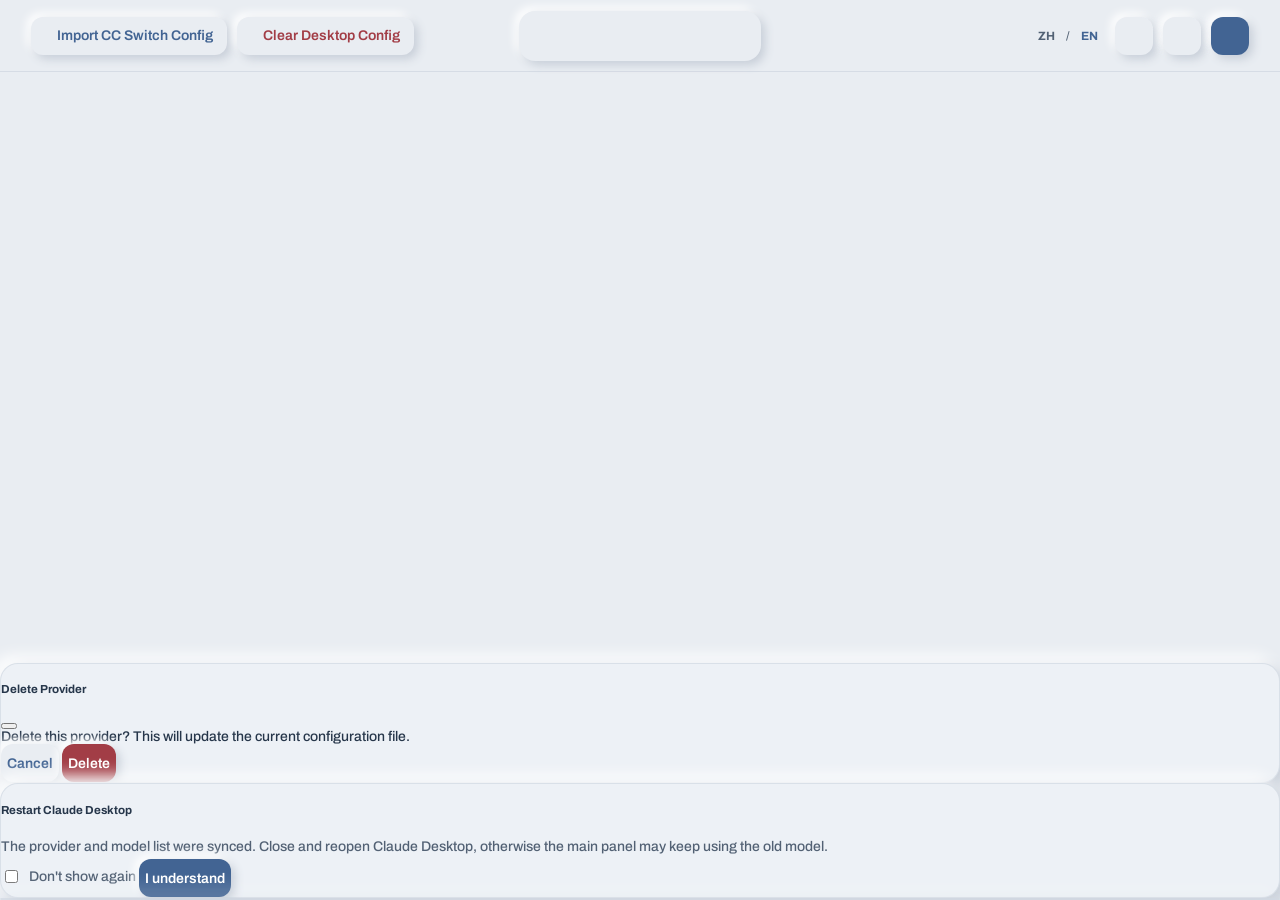
==== commit 3b1fa1b7: "Rebrand desktop app as Junction and add product site Co-authored-by: arena-agent <297053741+arena-ag" ====
--- a/frontend/index.html
+++ b/frontend/index.html
@@ -3,7 +3,7 @@
   <head>
     <meta charset="utf-8">
     <meta name="viewport" content="width=device-width, initial-scale=1">
-    <title>CC Desktop Switch</title>
+    <title>Junction</title>
     <link href="vendor/bootstrap/bootstrap.min.css" rel="stylesheet">
     <link href="vendor/bootstrap-icons/bootstrap-icons.min.css" rel="stylesheet">
     <link rel="icon" href="assets/app-icon.png">
@@ -432,17 +432,17 @@
 
         <article class="panel about-panel">
           <h2 data-i18n="settings.about">About</h2>
-          <div class="about-row"><span data-i18n="settings.version">Version</span><strong>1.0.27</strong></div>
+          <div class="about-row"><span data-i18n="settings.version">Version</span><strong>1.0.28</strong></div>
           <div class="about-row"><span data-i18n="settings.license">License</span><strong>MIT License</strong></div>
           <div class="about-row"><span data-i18n="settings.checkUpdate">Check for Updates</span><span class="settings-actions inline-actions"><button class="btn btn-outline-primary btn-sm" type="button" data-action="check-update"><i class="bi bi-cloud-arrow-down" aria-hidden="true"></i><span data-i18n="settings.checkUpdate">Check for Updates</span></button><button class="btn btn-primary btn-sm" id="settingsInstallUpdate" type="button" data-action="install-update" hidden><i class="bi bi-download" aria-hidden="true"></i><span data-i18n="settings.installUpdate">Download and Install</span></button></span></div>
           <p class="update-status" id="updateStatus"></p>
-          <div class="about-row"><span>GitHub</span><a href="https://github.com/lonr-6/cc-desktop-switch" target="_blank" rel="noreferrer" aria-label="GitHub"><i class="bi bi-box-arrow-up-right" aria-hidden="true"></i></a></div>
+          <div class="about-row"><span>GitHub</span><a href="https://github.com/sarang-cmd/cc-desktop-switch" target="_blank" rel="noreferrer" aria-label="GitHub"><i class="bi bi-box-arrow-up-right" aria-hidden="true"></i></a></div>
         </article>
       </section>
 
       <section class="page" id="page-guide" data-page="guide">
         <div class="guide-hero">
-          <img src="assets/app-icon.png" alt="CC Desktop Switch icon">
+          <img src="assets/app-icon.png" alt="Junction icon">
           <div>
             <h1 data-i18n="guide.title">Getting Started</h1>
             <p data-i18n="guide.subtitle">Add a provider, then complete setup in three steps.</p>
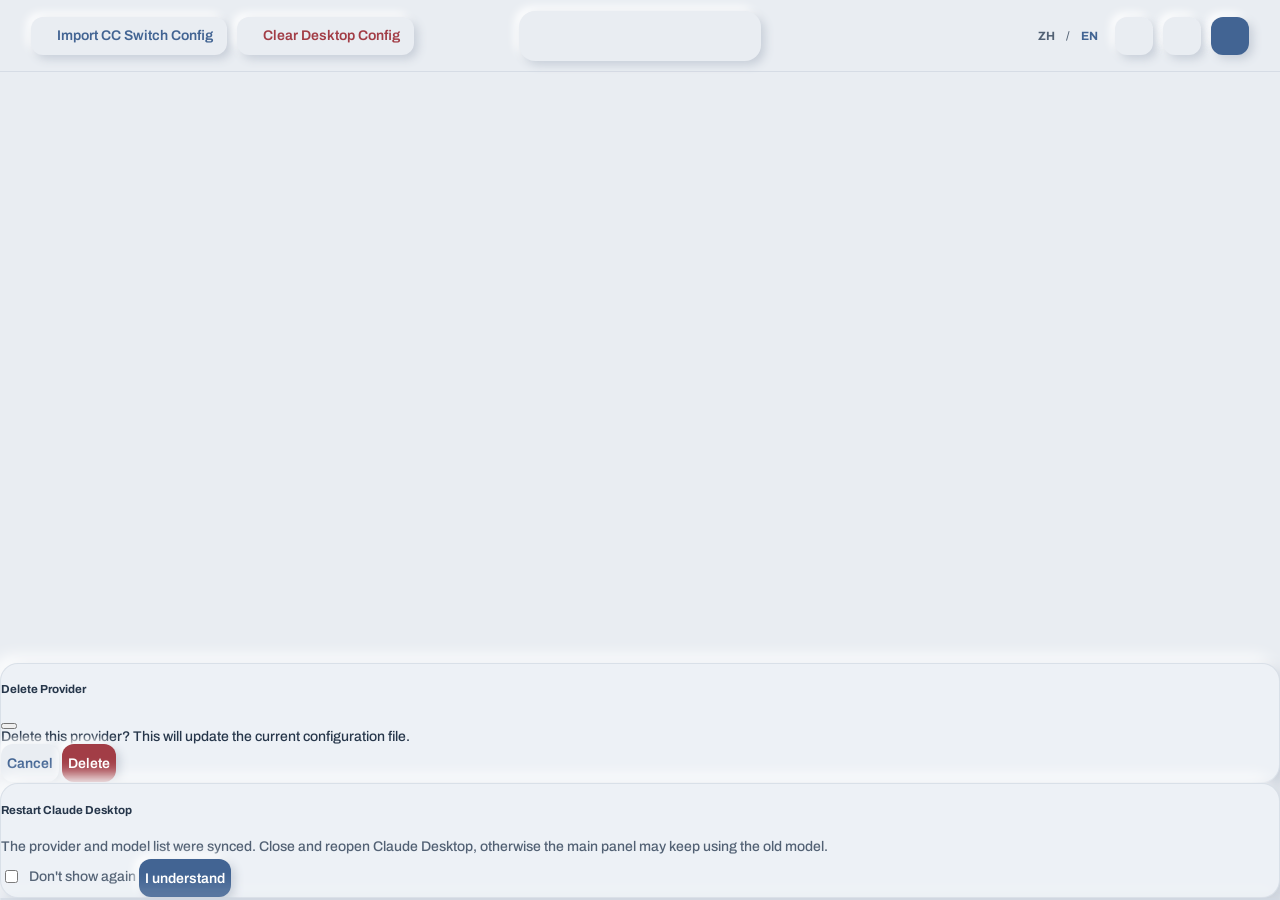
==== commit 98c75f5a: "Point Junction links and updates to the renamed repository Co-authored-by: arena-agent <297053741+ar" ====
--- a/frontend/index.html
+++ b/frontend/index.html
@@ -436,7 +436,7 @@
           <div class="about-row"><span data-i18n="settings.license">License</span><strong>MIT License</strong></div>
           <div class="about-row"><span data-i18n="settings.checkUpdate">Check for Updates</span><span class="settings-actions inline-actions"><button class="btn btn-outline-primary btn-sm" type="button" data-action="check-update"><i class="bi bi-cloud-arrow-down" aria-hidden="true"></i><span data-i18n="settings.checkUpdate">Check for Updates</span></button><button class="btn btn-primary btn-sm" id="settingsInstallUpdate" type="button" data-action="install-update" hidden><i class="bi bi-download" aria-hidden="true"></i><span data-i18n="settings.installUpdate">Download and Install</span></button></span></div>
           <p class="update-status" id="updateStatus"></p>
-          <div class="about-row"><span>GitHub</span><a href="https://github.com/sarang-cmd/cc-desktop-switch" target="_blank" rel="noreferrer" aria-label="GitHub"><i class="bi bi-box-arrow-up-right" aria-hidden="true"></i></a></div>
+          <div class="about-row"><span>GitHub</span><a href="https://github.com/sarang-cmd/junction" target="_blank" rel="noreferrer" aria-label="GitHub"><i class="bi bi-box-arrow-up-right" aria-hidden="true"></i></a></div>
         </article>
       </section>
 
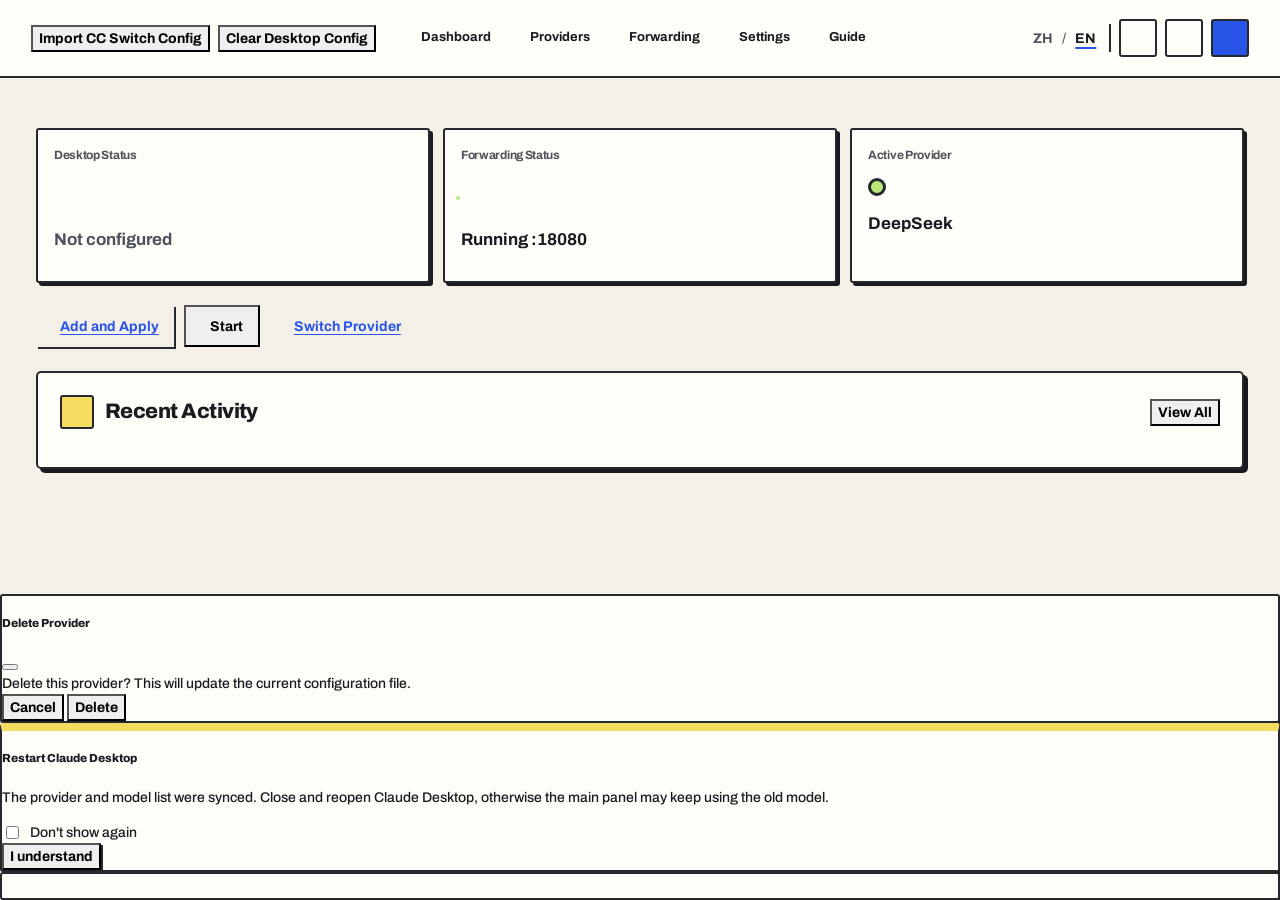
==== commit a0003d40: "Refresh Junction UI and configLibrary integration Co-authored-by: arena-agent <297053741+arena-agent" ====
--- a/frontend/index.html
+++ b/frontend/index.html
@@ -7,7 +7,7 @@
     <link href="vendor/bootstrap/bootstrap.min.css" rel="stylesheet">
     <link href="vendor/bootstrap-icons/bootstrap-icons.min.css" rel="stylesheet">
     <link rel="icon" href="assets/app-icon.png">
-    <meta name="theme-color" content="#F4F0E8">
+    <meta name="theme-color" content="#F4F0E7">
     <link rel="preload" href="assets/fonts/archivo-latin-600-normal.woff2" as="font" type="font/woff2" crossorigin>
     <link rel="preload" href="assets/fonts/ibm-plex-mono-latin-500-normal.woff2" as="font" type="font/woff2" crossorigin>
     <link href="css/style.css" rel="stylesheet">
@@ -353,6 +353,13 @@
             <strong data-i18n="settings.autoStart">Auto-start on boot</strong>
             <label class="switch-label only-switch"><input type="checkbox" id="autoStart" checked aria-label="Auto-start on boot" data-i18n-aria-label="settings.autoStart"><span class="switch-ui"></span></label>
           </div>
+          <div class="settings-row settings-row-stack">
+            <div class="settings-label-with-switch">
+              <label for="settingsChatTabEnabled"><strong data-i18n="settings.chatTab">Show Chat tab in Claude Desktop</strong></label>
+              <label class="switch-label only-switch"><input type="checkbox" id="settingsChatTabEnabled" checked aria-label="Show Chat tab in Claude Desktop" data-i18n-aria-label="settings.chatTab"><span class="switch-ui"></span></label>
+            </div>
+            <p class="settings-note" data-i18n="settings.chatTabHint">Controls Claude Desktop's Chat tab when Junction applies its connection.</p>
+          </div>
           <div class="settings-row" hidden aria-hidden="true">
             <strong data-i18n="settings.exposeAllModels">Claude model menu</strong>
             <label class="switch-label only-switch"><input type="checkbox" id="exposeAllProviderModels"><span class="switch-ui"></span></label>
--- a/frontend/css/style.css
+++ b/frontend/css/style.css
@@ -1,3429 +1,3 @@
-:root {
-  --app-bg: #f6f8fb;
-  --surface: #ffffff;
-  --soft-surface: #eef3f9;
-  --line: #dbe3ef;
-  --text: #0f172a;
-  --muted: #475569;
-  --primary: #2563eb;
-  --primary-soft: #dbeafe;
-  --success: #11b56d;
-  --success-soft: #e8f9f1;
-  --danger: #ef383f;
-  --warning: #f0bd12;
-  --shadow: 0 10px 28px rgba(20, 23, 44, .08);
-  --radius: 18px;
-  color-scheme: light;
-}
-
-[data-bs-theme="dark"] {
-  --app-bg: #0f172a;
-  --surface: #172033;
-  --soft-surface: #1e293b;
-  --line: #334155;
-  --text: #f1f5f9;
-  --muted: #cbd5e1;
-  --primary: #3b82f6;
-  --primary-soft: rgba(59, 130, 246, .18);
-  --success-soft: rgba(17, 181, 109, .16);
-  --shadow: 0 14px 34px rgba(0, 0, 0, .34);
-  color-scheme: dark;
-}
-
-* {
-  box-sizing: border-box;
-}
-
-body {
-  display: flex;
-  flex-direction: column;
-  height: 100vh;
-  margin: 0;
-  overflow: hidden;
-  background: var(--app-bg);
-  color: var(--text);
-  font-family: system-ui, -apple-system, BlinkMacSystemFont, "Segoe UI", "Microsoft YaHei UI", "Microsoft YaHei", sans-serif;
-  letter-spacing: 0;
-}
-
-a {
-  text-decoration: none;
-}
-
-button,
-a,
-select,
-input,
-.preset-item,
-.route-tab {
-  transition: background-color .2s ease, border-color .2s ease, color .2s ease, box-shadow .2s ease, opacity .2s ease;
-}
-
-button,
-a,
-.preset-item,
-label[for],
-.switch-label {
-  cursor: pointer;
-}
-
-:focus-visible {
-  outline: 3px solid color-mix(in srgb, var(--primary) 70%, #fff);
-  outline-offset: 3px;
-}
-
-.app-header {
-  position: relative;
-  flex-shrink: 0;
-  z-index: 20;
-  display: flex;
-  align-items: center;
-  justify-content: space-between;
-  min-height: 92px;
-  padding: 0 34px;
-  background: color-mix(in srgb, var(--surface) 94%, transparent);
-  border-bottom: 1px solid var(--line);
-  box-shadow: 0 2px 12px rgba(16, 18, 32, .08);
-  backdrop-filter: blur(16px);
-}
-
-.brand {
-  display: inline-flex;
-  align-items: center;
-  gap: 22px;
-  color: var(--text);
-}
-
-.brand-mark {
-  display: grid;
-  place-items: center;
-  width: 58px;
-  height: 58px;
-  border-radius: 14px;
-  overflow: hidden;
-  background: #fff;
-  box-shadow: 0 8px 18px rgba(37, 99, 235, .18);
-}
-
-.brand-mark img {
-  width: 100%;
-  height: 100%;
-  object-fit: cover;
-}
-
-.brand-title {
-  font-size: 30px;
-  font-weight: 750;
-}
-
-.header-actions {
-  display: flex;
-  align-items: center;
-  gap: 18px;
-}
-
-.header-divider {
-  width: 1px;
-  height: 36px;
-  background: var(--line);
-}
-
-.text-button {
-  border: 0;
-  background: transparent;
-  color: var(--text);
-  font-weight: 700;
-}
-
-.text-button.active {
-  color: var(--primary);
-}
-
-.theme-btn {
-  display: grid;
-  place-items: center;
-  width: 40px;
-  height: 40px;
-  border: 1px solid var(--line);
-  border-radius: 10px;
-  background: var(--surface);
-  color: var(--text);
-  font-size: 22px;
-  cursor: pointer;
-  transition: background .2s, color .2s;
-}
-
-.theme-btn:hover {
-  background: var(--primary-soft);
-  color: var(--primary);
-}
-
-.app-main {
-  flex: 1;
-  min-height: 0;
-  overflow-y: auto;
-  padding: 18px 24px 34px;
-}
-
-.route-tabs {
-  display: flex;
-  align-items: center;
-  gap: 10px;
-  margin-bottom: 28px;
-  overflow-x: auto;
-  scrollbar-width: none;
-}
-
-.route-tabs::-webkit-scrollbar {
-  display: none;
-}
-
-.route-tab {
-  display: inline-flex;
-  align-items: center;
-  gap: 9px;
-  min-height: 44px;
-  padding: 0 15px;
-  border: 1px solid var(--line);
-  border-radius: 999px;
-  color: var(--muted);
-  white-space: nowrap;
-  background: var(--surface);
-  font-weight: 650;
-}
-
-.route-tab.active,
-.route-tab:hover {
-  color: var(--primary);
-  border-color: color-mix(in srgb, var(--primary) 40%, var(--line));
-  background: var(--primary-soft);
-  box-shadow: inset 0 0 0 1px color-mix(in srgb, var(--primary) 18%, transparent);
-}
-
-.page {
-  display: none;
-}
-
-.page.active {
-  display: block;
-  animation: pageIn .18s ease-out;
-}
-
-@keyframes pageIn {
-  from {
-    opacity: 0;
-    transform: translateY(4px);
-  }
-  to {
-    opacity: 1;
-    transform: translateY(0);
-  }
-}
-
-.page-title {
-  margin: 0 0 34px;
-}
-
-.page-title h1 {
-  margin: 0 0 10px;
-  font-size: clamp(34px, 4vw, 46px);
-  font-weight: 790;
-  color: var(--text);
-}
-
-.page-title p {
-  margin: 0;
-  color: var(--muted);
-  font-size: 22px;
-}
-
-.page-title.with-action,
-.title-with-back {
-  display: flex;
-  align-items: center;
-  justify-content: space-between;
-  gap: 24px;
-}
-
-.title-with-back {
-  justify-content: flex-start;
-}
-
-.square-button {
-  display: grid;
-  place-items: center;
-  width: 56px;
-  height: 56px;
-  border: 1px solid var(--line);
-  border-radius: 10px;
-  color: var(--text);
-  background: var(--surface);
-  font-size: 28px;
-}
-
-.panel,
-.status-card,
-.terminal-panel {
-  border: 1px solid var(--line);
-  border-radius: var(--radius);
-  background: var(--surface);
-  box-shadow: var(--shadow);
-}
-
-.status-grid {
-  display: grid;
-  grid-template-columns: repeat(3, 1fr);
-  gap: 28px;
-}
-
-.status-card {
-  min-height: 278px;
-  padding: 32px 24px;
-  text-align: center;
-}
-
-.status-card h2 {
-  margin: 0 0 26px;
-  color: var(--muted);
-  font-size: 25px;
-  font-weight: 750;
-}
-
-.status-card strong {
-  display: block;
-  margin-top: 22px;
-  color: var(--success);
-  font-size: 31px;
-  font-weight: 800;
-}
-
-.status-card:nth-child(3) strong {
-  color: var(--text);
-}
-
-.status-card strong.muted-text {
-  color: var(--warning);
-}
-
-.hero-status,
-.circle-check {
-  display: inline-grid;
-  place-items: center;
-  width: 86px;
-  height: 86px;
-  border-radius: 50%;
-  color: #fff;
-  background: var(--success);
-  font-size: 48px;
-}
-
-.hero-status.muted {
-  background: var(--warning);
-}
-
-.hero-line-icon {
-  position: relative;
-  display: inline-grid;
-  place-items: center;
-  min-height: 92px;
-  color: var(--success);
-  font-size: 80px;
-}
-
-.badge-icon {
-  position: absolute;
-  right: -18px;
-  bottom: 8px;
-  display: grid;
-  place-items: center;
-  width: 48px;
-  height: 48px;
-  border-radius: 50%;
-  color: #fff;
-  background: var(--success);
-  border: 5px solid var(--surface);
-  font-size: 28px;
-}
-
-.large-dot {
-  display: inline-block;
-  width: 48px;
-  height: 48px;
-  margin-top: 30px;
-  border-radius: 50%;
-  background: var(--success);
-}
-
-.quick-actions {
-  display: grid;
-  grid-template-columns: repeat(3, 1fr);
-  gap: 28px;
-  margin: 36px 0;
-}
-
-.action-button,
-.btn-lg {
-  min-height: 70px;
-  border-radius: 12px;
-  font-size: 21px;
-  font-weight: 750;
-}
-
-.btn-primary {
-  --bs-btn-color: #fff;
-  --bs-btn-bg: var(--primary);
-  --bs-btn-border-color: var(--primary);
-  --bs-btn-hover-bg: color-mix(in srgb, var(--primary) 86%, #000);
-  --bs-btn-hover-border-color: color-mix(in srgb, var(--primary) 86%, #000);
-  --bs-btn-active-bg: var(--primary);
-  --bs-btn-active-border-color: var(--primary);
-  --bs-btn-disabled-color: #fff;
-  --bs-btn-disabled-bg: var(--primary);
-  --bs-btn-disabled-border-color: var(--primary);
-}
-
-.btn-outline-primary {
-  --bs-btn-color: var(--primary);
-  --bs-btn-border-color: var(--primary);
-  --bs-btn-hover-bg: var(--primary);
-  --bs-btn-hover-border-color: var(--primary);
-}
-
-.btn-success {
-  --bs-btn-bg: var(--success);
-  --bs-btn-border-color: var(--success);
-}
-
-.btn-danger {
-  --bs-btn-color: #fff;
-  --bs-btn-bg: var(--danger);
-  --bs-btn-border-color: var(--danger);
-  --bs-btn-hover-bg: color-mix(in srgb, var(--danger) 86%, #000);
-  --bs-btn-hover-border-color: color-mix(in srgb, var(--danger) 86%, #000);
-}
-
-.detect-format-row {
-  display: flex;
-  align-items: center;
-  gap: 12px;
-  margin-top: 10px;
-  min-height: 32px;
-}
-
-.detect-format-row .btn {
-  gap: 6px;
-  padding: 6px 14px;
-  font-size: 14px;
-  border-radius: 8px;
-}
-
-.detect-format-row .btn:disabled {
-  opacity: 0.5;
-  cursor: not-allowed;
-}
-
-.detect-format-status {
-  font-size: 14px;
-  color: var(--muted);
-}
-
-.detect-format-status.success {
-  color: var(--success);
-  font-weight: 600;
-}
-
-.detect-format-status.error {
-  color: var(--danger);
-  font-weight: 600;
-}
-
-.btn {
-  display: inline-flex;
-  align-items: center;
-  justify-content: center;
-  gap: 12px;
-}
-
-.panel {
-  padding: 28px;
-}
-
-.panel-header,
-.title-with-icon {
-  display: flex;
-  align-items: center;
-  justify-content: space-between;
-  gap: 18px;
-}
-
-.title-with-icon {
-  justify-content: flex-start;
-}
-
-.panel h2 {
-  margin: 0;
-  color: var(--text);
-  font-size: 26px;
-  font-weight: 760;
-}
-
-.soft-icon {
-  display: grid;
-  place-items: center;
-  width: 48px;
-  height: 48px;
-  border-radius: 10px;
-  color: var(--primary);
-  background: var(--primary-soft);
-  font-size: 26px;
-}
-
-.activity-list {
-  max-height: 340px;
-  margin-top: 18px;
-  overflow-y: auto;
-  border-top: 1px solid var(--line);
-}
-
-.activity-row {
-  display: grid;
-  grid-template-columns: 28px 100px 1fr;
-  gap: 22px;
-  align-items: center;
-  min-height: 70px;
-  border-bottom: 1px solid var(--line);
-  color: var(--text);
-  font-size: 19px;
-}
-
-.activity-row::before {
-  content: "";
-  width: 16px;
-  height: 16px;
-  margin-left: 10px;
-  border-radius: 50%;
-  background: var(--success);
-}
-
-.activity-row time {
-  color: var(--muted);
-}
-
-.two-column {
-  display: grid;
-  grid-template-columns: minmax(0, 1.8fr) minmax(340px, 1fr);
-  gap: 28px;
-}
-
-.form-panel {
-  padding: 34px;
-}
-
-.form-label {
-  color: var(--text);
-  font-size: 19px;
-  font-weight: 730;
-}
-
-.required::after {
-  content: " *";
-  color: var(--danger);
-}
-
-.form-control,
-.form-select {
-  border-color: var(--line);
-  border-radius: 10px;
-  background-color: var(--surface);
-  color: var(--text);
-}
-
-.form-control:focus,
-.form-select:focus {
-  border-color: color-mix(in srgb, var(--primary) 42%, var(--line));
-  background-color: var(--surface);
-  color: var(--text);
-  box-shadow: 0 0 0 3px color-mix(in srgb, var(--primary) 24%, transparent);
-}
-
-.form-control-lg,
-.form-select-lg {
-  min-height: 70px;
-  padding-inline: 24px;
-  font-size: 22px;
-}
-
-.input-with-button {
-  position: relative;
-}
-
-.input-with-button .form-control {
-  padding-right: 66px;
-}
-
-.baseurl-input-wrap {
-  position: relative;
-}
-
-.baseurl-input-wrap .form-control {
-  padding-right: 64px;
-}
-
-.baseurl-trigger {
-  position: absolute;
-  top: 1px;
-  right: 1px;
-  bottom: 1px;
-  width: 54px;
-  display: inline-flex;
-  align-items: center;
-  justify-content: center;
-  border: 0;
-  border-radius: 0 10px 10px 0;
-  background: transparent;
-  color: var(--text);
-}
-
-.baseurl-trigger i {
-  font-size: 16px;
-  transition: transform .18s ease;
-}
-
-.baseurl-input-wrap.open .baseurl-trigger i {
-  transform: rotate(180deg);
-}
-
-.baseurl-menu {
-  position: absolute;
-  top: calc(100% + 6px);
-  left: 0;
-  right: 0;
-  z-index: 20;
-  display: grid;
-  gap: 4px;
-  padding: 8px;
-  border: 1px solid var(--line);
-  border-radius: 14px;
-  background: color-mix(in srgb, var(--surface) 92%, white);
-  box-shadow: 0 16px 34px rgba(15, 23, 42, 0.12);
-}
-
-.baseurl-input-wrap:not(.open) .baseurl-menu {
-  display: none;
-}
-
-.baseurl-option {
-  display: grid;
-  gap: 2px;
-  width: 100%;
-  padding: 10px 12px;
-  border: 0;
-  border-radius: 10px;
-  background: transparent;
-  color: var(--text);
-  text-align: left;
-}
-
-.baseurl-option:hover,
-.baseurl-option:focus-visible {
-  background: color-mix(in srgb, var(--primary-soft) 72%, var(--surface));
-  outline: none;
-}
-
-.baseurl-option.selected {
-  font-weight: 700;
-}
-
-.baseurl-option small {
-  color: var(--muted);
-  font-size: 12px;
-}
-
-.baseurl-option i {
-  justify-self: end;
-  color: var(--primary);
-}
-
-.input-icon {
-  position: absolute;
-  right: 18px;
-  top: 50%;
-  transform: translateY(-50%);
-  border: 0;
-  background: transparent;
-  color: var(--text);
-  font-size: 24px;
-}
-
-.button-row {
-  display: flex;
-  flex-wrap: wrap;
-  gap: 28px;
-  margin-top: 28px;
-}
-
-.button-row .btn {
-  min-width: 210px;
-}
-
-.preset-list {
-  display: grid;
-  gap: 22px;
-  margin-top: 34px;
-}
-
-.preset-item {
-  display: grid;
-  grid-template-columns: 64px minmax(0, 1fr) 20px;
-  gap: 18px;
-  align-items: center;
-  width: 100%;
-  min-height: 110px;
-  padding: 18px 22px;
-  border: 1px solid var(--line);
-  border-radius: 12px;
-  background: var(--surface);
-  color: var(--text);
-  text-align: left;
-}
-
-.preset-item > span:not(.preset-logo) {
-  min-width: 0;
-}
-
-.preset-item:hover {
-  border-color: var(--primary);
-  background: var(--primary-soft);
-}
-
-.preset-item.active {
-  border-color: var(--primary);
-  background: var(--primary-soft);
-  box-shadow: inset 0 0 0 1px color-mix(in srgb, var(--primary) 24%, transparent);
-}
-
-.preset-item.active > i {
-  color: var(--primary);
-}
-
-.provider-logo,
-.preset-logo {
-  display: grid;
-  place-items: center;
-  width: 62px;
-  height: 62px;
-  border-radius: 12px;
-  color: #fff;
-  background: linear-gradient(135deg, #3d5adf, #7b45f3);
-  font-size: 30px;
-  font-weight: 800;
-}
-
-.provider-logo img,
-.preset-logo img {
-  width: 100%;
-  height: 100%;
-  border-radius: inherit;
-  object-fit: cover;
-  background: #fff;
-}
-.provider-logo img[src$=".svg"],
-.preset-logo img[src$=".svg"] {
-  padding: 8px;
-  object-fit: contain;
-  background: transparent;
-}
-
-.preset-item strong {
-  display: block;
-  font-size: 24px;
-}
-
-.preset-item span {
-  display: block;
-  margin-top: 6px;
-  color: var(--muted);
-}
-
-.preset-item span span {
-  overflow: hidden;
-  text-overflow: ellipsis;
-  white-space: nowrap;
-}
-
-.table-panel {
-  padding: 26px 16px;
-}
-
-.provider-table-header,
-.provider-row {
-  display: grid;
-  grid-template-columns: 52px 1.25fr 1.8fr 1.6fr 140px 280px;
-  gap: 16px;
-  align-items: center;
-}
-
-.provider-table-header {
-  padding: 12px 26px 26px;
-  color: var(--muted);
-  font-weight: 750;
-  font-size: 17px;
-}
-
-.provider-row {
-  min-height: 118px;
-  padding: 18px 18px;
-  border-top: 1px solid var(--line);
-  color: var(--text);
-  font-size: 18px;
-}
-
-.provider-row:hover {
-  background: color-mix(in srgb, var(--primary-soft) 52%, transparent);
-}
-
-.provider-row.default {
-  border-left: 6px solid var(--primary);
-  border-radius: 12px;
-  background: var(--primary-soft);
-}
-
-.drag-handle {
-  color: var(--muted);
-  font-size: 25px;
-}
-
-.provider-name {
-  display: flex;
-  align-items: center;
-  gap: 16px;
-  min-width: 0;
-  font-weight: 750;
-}
-
-.truncate {
-  overflow: hidden;
-  text-overflow: ellipsis;
-  white-space: nowrap;
-}
-
-.status-badge {
-  display: inline-flex;
-  align-items: center;
-  gap: 8px;
-  width: fit-content;
-  padding: 10px 14px;
-  border-radius: 10px;
-  color: var(--muted);
-  background: var(--soft-surface);
-  border: 1px solid var(--line);
-  font-weight: 730;
-}
-
-.status-badge.active {
-  color: var(--success);
-  background: var(--success-soft);
-  border-color: color-mix(in srgb, var(--success) 35%, var(--line));
-}
-
-.row-actions {
-  display: flex;
-  justify-content: flex-end;
-  gap: 10px;
-}
-
-.row-actions .btn {
-  min-height: 48px;
-  border-radius: 9px;
-}
-
-.narrow-field {
-  max-width: 650px;
-}
-
-.mapping-stack {
-  display: grid;
-  gap: 14px;
-  margin-top: 26px;
-}
-
-.mapping-card {
-  display: grid;
-  grid-template-columns: 330px minmax(260px, 1fr) 330px;
-  align-items: center;
-  gap: 28px;
-  min-height: 108px;
-  padding: 22px 24px;
-  border: 1px solid var(--line);
-  border-radius: 14px;
-  background: var(--surface);
-  box-shadow: var(--shadow);
-}
-
-.mapping-card .mapping-title {
-  display: flex;
-  align-items: center;
-  gap: 18px;
-}
-
-.mapping-icon {
-  display: grid;
-  place-items: center;
-  width: 56px;
-  height: 56px;
-  border-radius: 12px;
-  color: #fff;
-  font-size: 26px;
-}
-
-.mapping-icon.sonnet {
-  background: var(--primary);
-}
-
-.mapping-icon.default {
-  background: #0f172a;
-}
-
-.mapping-icon.haiku {
-  background: var(--success);
-}
-
-.mapping-icon.opus {
-  background: #7446ef;
-}
-
-.alias-pill {
-  padding: 8px 16px;
-  border-radius: 999px;
-  background: var(--primary-soft);
-  color: var(--primary);
-  font-weight: 700;
-}
-
-.source-model {
-  color: var(--muted);
-  font-size: 19px;
-}
-
-.source-model i {
-  margin-right: 12px;
-}
-
-.info-box {
-  display: flex;
-  align-items: center;
-  gap: 22px;
-  margin-top: 30px;
-  padding: 22px 26px;
-  border: 1px solid var(--line);
-  border-radius: 12px;
-  background: var(--soft-surface);
-  color: var(--muted);
-  font-size: 18px;
-}
-
-.info-box i {
-  color: var(--primary);
-  font-size: 38px;
-}
-
-.info-box p {
-  margin: 0;
-}
-
-.desktop-layout {
-  grid-template-columns: minmax(0, 2fr) 450px;
-}
-
-.desktop-card h2,
-.details-panel h2,
-.guide-panel h2 {
-  margin-bottom: 26px;
-}
-
-.configured-row {
-  display: flex;
-  align-items: center;
-  gap: 28px;
-  margin-bottom: 22px;
-}
-
-.configured-row strong {
-  color: var(--success);
-  font-size: 31px;
-}
-
-.circle-check {
-  width: 54px;
-  height: 54px;
-  font-size: 30px;
-}
-
-.circle-check.warning {
-  background: var(--warning);
-}
-
-.desktop-warning {
-  display: flex;
-  align-items: flex-start;
-  gap: 10px;
-  margin: 12px 0 0;
-  padding: 11px 12px;
-  border: 1px solid #fed7aa;
-  border-radius: 12px;
-  color: #9a3412;
-  background: #fff7ed;
-  font-size: 13px;
-  line-height: 1.5;
-}
-
-.desktop-warning[hidden] {
-  display: none;
-}
-
-.desktop-warning i {
-  margin-top: 1px;
-  color: #f97316;
-}
-
-.desktop-warning.compact {
-  margin: 0 0 14px;
-}
-
-[data-bs-theme="dark"] .desktop-warning {
-  color: #fdba74;
-  background: rgba(251, 146, 60, .12);
-  border-color: rgba(251, 146, 60, .34);
-}
-
-.config-list {
-  margin-bottom: 22px;
-  border: 1px solid var(--line);
-  border-radius: 10px;
-  overflow: hidden;
-}
-
-.config-row {
-  display: grid;
-  grid-template-columns: 44px 1fr 1.3fr;
-  align-items: center;
-  gap: 14px;
-  min-height: 64px;
-  padding: 0 18px;
-  border-bottom: 1px solid var(--line);
-}
-
-.config-row:last-child {
-  border-bottom: 0;
-}
-
-.config-row i {
-  color: var(--success);
-  font-size: 22px;
-}
-
-.config-row span {
-  color: var(--muted);
-  font-weight: 700;
-}
-
-.code-block {
-  min-height: 124px;
-  margin: 0;
-  padding: 20px 24px;
-  border: 1px solid var(--line);
-  border-radius: 10px;
-  background: var(--soft-surface);
-  color: var(--text);
-  font-size: 18px;
-  line-height: 1.65;
-}
-
-.danger-outline {
-  margin-top: 18px;
-  background: transparent;
-}
-
-.mini-steps {
-  display: grid;
-  gap: 26px;
-}
-
-.mini-step {
-  display: grid;
-  grid-template-columns: 44px 88px 1fr;
-  align-items: center;
-  gap: 18px;
-  padding-bottom: 26px;
-  border-bottom: 1px solid var(--line);
-}
-
-.mini-step:last-child {
-  border-bottom: 0;
-}
-
-.mini-step span {
-  display: grid;
-  place-items: center;
-  width: 44px;
-  height: 44px;
-  border-radius: 50%;
-  color: var(--primary);
-  background: var(--primary-soft);
-  font-size: 23px;
-  font-weight: 800;
-}
-
-.mini-step i {
-  display: grid;
-  place-items: center;
-  width: 88px;
-  height: 88px;
-  border-radius: 16px;
-  color: var(--primary);
-  background: var(--primary-soft);
-  font-size: 43px;
-}
-
-.mini-step strong {
-  display: block;
-  font-size: 19px;
-}
-
-.mini-step p {
-  margin: 8px 0 0;
-  color: var(--muted);
-  font-size: 17px;
-}
-
-.proxy-control {
-  display: grid;
-  grid-template-columns: 1.5fr 1fr 190px 190px;
-  align-items: center;
-  gap: 28px;
-  margin-bottom: 18px;
-}
-
-.proxy-control [data-action="proxy-start"],
-.terminal-toolbar [data-action="clear-logs"] {
-  --bs-btn-hover-color: var(--primary);
-  --bs-btn-hover-bg: var(--primary-soft);
-  --bs-btn-hover-border-color: color-mix(in srgb, var(--primary) 42%, var(--line));
-  --bs-btn-active-color: var(--primary);
-  --bs-btn-active-bg: var(--primary-soft);
-  --bs-btn-active-border-color: color-mix(in srgb, var(--primary) 42%, var(--line));
-}
-
-.proxy-running {
-  display: flex;
-  align-items: flex-end;
-  gap: 24px;
-  padding-right: 28px;
-  border-right: 1px solid var(--line);
-}
-
-.proxy-running-meta {
-  display: flex;
-  align-items: flex-end;
-  gap: 14px;
-  min-width: 0;
-}
-
-.proxy-running strong {
-  color: var(--success);
-  font-size: 30px;
-  line-height: 1;
-  white-space: nowrap;
-}
-
-.proxy-running p {
-  margin: 0;
-  color: var(--muted);
-  line-height: 1.1;
-  white-space: nowrap;
-}
-
-.port-control {
-  display: flex;
-  align-items: center;
-  justify-content: center;
-  gap: 14px;
-}
-
-.port-control .form-label {
-  margin: 0;
-  white-space: nowrap;
-}
-
-.port-control .form-control {
-  max-width: 190px;
-}
-
-.pulse-dot {
-  width: 86px;
-  height: 86px;
-  border-radius: 50%;
-  background:
-    radial-gradient(circle at center, var(--success) 0 20%, transparent 22%),
-    radial-gradient(circle at center, rgba(17, 181, 109, .26) 0 42%, transparent 44%),
-    radial-gradient(circle at center, rgba(17, 181, 109, .12) 0 65%, transparent 67%);
-}
-
-.terminal-panel {
-  overflow: hidden;
-  background: #171b29;
-  color: #e9eefb;
-}
-
-.terminal-toolbar {
-  display: flex;
-  justify-content: flex-end;
-  align-items: center;
-  gap: 28px;
-  min-height: 60px;
-  padding: 0 20px;
-  border-bottom: 1px solid rgba(255, 255, 255, .14);
-}
-
-.terminal-log {
-  max-height: 410px;
-  overflow-y: auto;
-  padding: 16px 24px 22px;
-  font-family: "Fira Code", Consolas, "Cascadia Mono", monospace;
-  font-size: 18px;
-  line-height: 1.48;
-}
-
-.log-line {
-  display: grid;
-  grid-template-columns: 220px 86px 1fr;
-  gap: 16px;
-  white-space: nowrap;
-}
-
-.log-level.info {
-  color: #6da4ff;
-}
-
-.log-level.success {
-  color: #57e45d;
-}
-
-.log-level.warn {
-  color: #ffd02e;
-}
-
-.log-level.error {
-  color: #ff4d57;
-}
-
-.stats-grid {
-  display: grid;
-  grid-template-columns: repeat(4, 1fr);
-  gap: 24px;
-  margin-top: 22px;
-}
-
-.stat-card {
-  display: flex;
-  align-items: center;
-  gap: 22px;
-  min-height: 135px;
-  padding: 26px;
-  border: 1px solid var(--line);
-  border-radius: 16px;
-  background: var(--surface);
-  box-shadow: var(--shadow);
-}
-
-.stat-card i {
-  display: grid;
-  place-items: center;
-  width: 70px;
-  height: 70px;
-  border-radius: 50%;
-  color: var(--primary);
-  background: var(--primary-soft);
-  font-size: 34px;
-}
-
-.stat-card strong {
-  display: block;
-  color: var(--text);
-  font-size: 36px;
-}
-
-.stat-card span {
-  color: var(--muted);
-  font-size: 18px;
-  font-weight: 700;
-}
-
-.settings-panel {
-  display: grid;
-  gap: 0;
-}
-
-.settings-row {
-  display: grid;
-  grid-template-columns: 1fr minmax(300px, 650px);
-  align-items: center;
-  min-height: 94px;
-  border-bottom: 1px solid var(--line);
-}
-
-.settings-row:last-child {
-  border-bottom: 0;
-}
-
-.settings-row strong {
-  font-size: 23px;
-}
-
-.segmented {
-  display: inline-flex;
-  border: 1px solid var(--line);
-  border-radius: 10px;
-  overflow: hidden;
-}
-
-.theme-segment {
-  display: grid;
-  grid-template-columns: repeat(6, minmax(0, 1fr));
-  width: min(100%, 760px);
-}
-
-.segmented .btn {
-  min-width: 150px;
-  min-height: 64px;
-  border: 0;
-  border-radius: 0;
-  color: var(--text);
-  background: var(--surface);
-}
-
-.theme-segment .btn {
-  min-width: 0;
-}
-
-.theme-swatch {
-  position: relative;
-  min-width: 0;
-  min-height: 64px;
-  padding: 0;
-}
-
-.theme-swatch::before {
-  content: "";
-  width: 52px;
-  height: 30px;
-  border-radius: 9px;
-  border: 1px solid rgba(255, 255, 255, .45);
-  box-shadow: inset 0 0 0 1px rgba(15, 23, 42, .06);
-}
-
-.theme-swatch-default::before {
-  background: linear-gradient(135deg, #1476ff 0%, #eef6ff 100%);
-}
-
-.theme-swatch-green::before {
-  background: linear-gradient(135deg, #1f9d55 0%, #e4f6ea 100%);
-}
-
-.theme-swatch-orange::before {
-  background: linear-gradient(135deg, #f97316 0%, #fff0e4 100%);
-}
-
-.theme-swatch-gray::before {
-  background: linear-gradient(135deg, #64748b 0%, #e8edf3 100%);
-}
-
-.theme-swatch-dark::before {
-  border-color: rgba(255, 255, 255, .12);
-  box-shadow: inset 0 0 0 1px rgba(255, 255, 255, .04);
-  background: linear-gradient(135deg, #111318 0%, #334155 100%);
-}
-
-.theme-swatch-white::before {
-  border-color: #d5dbe3;
-  background: linear-gradient(135deg, #ffffff 0%, #f1f5f9 100%);
-}
-
-.theme-swatch i,
-.theme-swatch span {
-  display: none;
-}
-
-.segmented .btn.active,
-.segmented .btn-check:checked + .btn {
-  color: var(--primary);
-  background: var(--primary-soft);
-  box-shadow: inset 0 0 0 1px color-mix(in srgb, var(--primary) 32%, transparent);
-}
-
-.theme-segment .btn.active {
-  box-shadow:
-    inset 0 0 0 2px color-mix(in srgb, var(--primary) 42%, transparent),
-    inset 0 0 0 1px color-mix(in srgb, var(--primary) 18%, transparent);
-}
-
-.switch-label {
-  display: inline-flex;
-  align-items: center;
-  gap: 14px;
-  color: #e9eefb;
-  font-size: 18px;
-}
-
-.switch-label input {
-  position: absolute;
-  opacity: 0;
-  pointer-events: none;
-}
-
-.switch-ui {
-  position: relative;
-  width: 58px;
-  height: 32px;
-  border-radius: 999px;
-  background: var(--primary);
-}
-
-.switch-ui::after {
-  content: "";
-  position: absolute;
-  top: 4px;
-  right: 4px;
-  width: 24px;
-  height: 24px;
-  border-radius: 50%;
-  background: #fff;
-}
-
-.switch-label input:not(:checked) + .switch-ui {
-  background: #9aa1b5;
-}
-
-.switch-label input:not(:checked) + .switch-ui::after {
-  right: 30px;
-}
-
-.only-switch {
-  justify-self: end;
-}
-
-.about-panel {
-  margin-top: 26px;
-}
-
-.about-panel h2 {
-  margin-bottom: 18px;
-}
-
-.about-row {
-  display: flex;
-  align-items: center;
-  justify-content: space-between;
-  min-height: 58px;
-  border-bottom: 1px solid var(--line);
-  color: var(--muted);
-  font-size: 18px;
-}
-
-.about-row:last-of-type {
-  border-bottom: 0;
-}
-
-.update-status {
-  position: relative;
-  min-height: 24px;
-  margin: 12px 0 0;
-  color: var(--muted);
-  font-size: 15px;
-  overflow: hidden;
-  border-radius: 4px;
-  padding: 4px 8px;
-}
-
-.update-status::before {
-  content: "";
-  position: absolute;
-  top: 0;
-  left: 0;
-  height: 100%;
-  width: var(--progress, 0%);
-  background: linear-gradient(90deg, var(--primary-soft), var(--primary));
-  opacity: 0.35;
-  transition: width 0.3s ease;
-  z-index: 0;
-  border-radius: 4px;
-}
-
-.update-status:empty {
-  display: none;
-}
-
-.update-status.available {
-  color: var(--success);
-  font-weight: 700;
-}
-
-.about-panel strong,
-.about-panel a {
-  color: var(--text);
-  font-weight: 650;
-}
-
-.guide-hero {
-  display: grid;
-  grid-template-columns: 124px 1fr;
-  align-items: center;
-  gap: 28px;
-  margin-bottom: 28px;
-}
-
-.guide-hero img {
-  width: 124px;
-  height: 124px;
-  border-radius: 28px;
-  object-fit: cover;
-  box-shadow: var(--shadow);
-}
-
-.guide-hero h1 {
-  margin: 0 0 8px;
-  font-size: 44px;
-  font-weight: 800;
-}
-
-.guide-hero p {
-  margin: 0;
-  color: var(--muted);
-  font-size: 21px;
-}
-
-.timeline {
-  display: grid;
-  gap: 18px;
-}
-
-.timeline-card {
-  display: grid;
-  grid-template-columns: 62px 74px 1fr;
-  align-items: center;
-  gap: 22px;
-  min-height: 132px;
-  padding: 24px;
-  border: 1px solid var(--line);
-  border-radius: 16px;
-  background: var(--surface);
-  box-shadow: var(--shadow);
-}
-
-.timeline-card > span {
-  display: grid;
-  place-items: center;
-  width: 52px;
-  height: 52px;
-  border-radius: 50%;
-  color: var(--primary);
-  background: var(--primary-soft);
-  font-size: 25px;
-  font-weight: 800;
-}
-
-.timeline-card > i {
-  display: grid;
-  place-items: center;
-  width: 74px;
-  height: 74px;
-  border-radius: 16px;
-  color: var(--primary);
-  background: var(--primary-soft);
-  font-size: 36px;
-}
-
-.timeline-card h2 {
-  margin: 0 0 8px;
-  font-size: 24px;
-}
-
-.timeline-card p {
-  margin: 0;
-  color: var(--muted);
-  font-size: 18px;
-}
-
-.guide-start {
-  min-width: 220px;
-  margin-top: 26px;
-}
-
-@media (max-width: 1100px) {
-  .status-grid,
-  .quick-actions,
-  .two-column,
-  .desktop-layout,
-  .stats-grid {
-    grid-template-columns: 1fr;
-  }
-
-  .provider-table-header {
-    display: none;
-  }
-
-  .provider-row {
-    grid-template-columns: 42px 1fr;
-  }
-
-  .provider-row > *:nth-child(n+4) {
-    grid-column: 2;
-  }
-
-  .row-actions {
-    justify-content: flex-start;
-    flex-wrap: wrap;
-  }
-
-  .mapping-card,
-  .proxy-control,
-  .settings-row {
-    grid-template-columns: 1fr;
-  }
-
-  .proxy-running {
-    border-right: 0;
-    border-bottom: 1px solid var(--line);
-    padding: 0 0 22px;
-  }
-}
-
-@media (max-width: 720px) {
-  .app-header {
-    min-height: auto;
-    padding: 18px;
-    align-items: flex-start;
-    gap: 18px;
-    flex-direction: column;
-  }
-
-  .brand-title {
-    font-size: 24px;
-  }
-
-  .app-main {
-    padding: 22px 16px 40px;
-  }
-
-  .page-title.with-action,
-  .title-with-back,
-  .button-row {
-    align-items: stretch;
-    flex-direction: column;
-  }
-
-  .action-button,
-  .btn-lg,
-  .button-row .btn {
-    width: 100%;
-    min-width: 0;
-  }
-
-  .activity-row {
-    grid-template-columns: 20px 70px 1fr;
-    gap: 12px;
-    font-size: 15px;
-  }
-
-  .guide-hero,
-  .timeline-card {
-    grid-template-columns: 1fr;
-  }
-
-  .log-line {
-    grid-template-columns: 1fr;
-    gap: 2px;
-    white-space: normal;
-    margin-bottom: 12px;
-  }
-}
-
-@media (prefers-reduced-motion: reduce) {
-  *,
-  *::before,
-  *::after {
-    animation-duration: .01ms !important;
-    animation-iteration-count: 1 !important;
-    scroll-behavior: auto !important;
-    transition-duration: .01ms !important;
-  }
-}
-
-/* CC Switch style refinement: compact desktop utility surface */
-:root {
-  --app-bg: #ffffff;
-  --surface: #ffffff;
-  --soft-surface: #f7f8fb;
-  --line: #e4e7ec;
-  --text: #111827;
-  --muted: #667085;
-  --primary: #1476ff;
-  --primary-soft: #eef6ff;
-  --success: #16a34a;
-  --success-soft: #ecfdf3;
-  --danger: #ff4d4f;
-  --warning: #f59e0b;
-  --shadow: none;
-  --radius: 14px;
-}
-
-[data-bs-theme="dark"] {
-  --app-bg: #111318;
-  --surface: #171a21;
-  --soft-surface: #20242d;
-  --line: #2d3440;
-  --text: #f8fafc;
-  --muted: #aab2c0;
-  --primary-soft: rgba(20, 118, 255, .16);
-}
-
-[data-theme-palette="default"] {
-  --app-bg: #ffffff;
-  --surface: #ffffff;
-  --soft-surface: #f7f8fb;
-  --line: #e4e7ec;
-  --text: #111827;
-  --muted: #667085;
-  --primary: #1476ff;
-  --primary-soft: #eef6ff;
-  --success: #16a34a;
-  --success-soft: #ecfdf3;
-  --danger: #ff4d4f;
-  --warning: #f59e0b;
-  --shadow: none;
-  --radius: 14px;
-}
-
-[data-theme-palette="green"] {
-  --app-bg: #ffffff;
-  --surface: #ffffff;
-  --soft-surface: #f7f8fb;
-  --line: #e4e7ec;
-  --text: #111827;
-  --muted: #667085;
-  --primary: #1f9d55;
-  --primary-soft: #e4f6ea;
-  --success: #16a34a;
-  --success-soft: #ecfdf3;
-  --danger: #ff4d4f;
-  --warning: #f59e0b;
-  --shadow: none;
-  --radius: 14px;
-}
-
-[data-theme-palette="orange"] {
-  --app-bg: #ffffff;
-  --surface: #ffffff;
-  --soft-surface: #f7f8fb;
-  --line: #e4e7ec;
-  --text: #111827;
-  --muted: #667085;
-  --primary: #f97316;
-  --primary-soft: #fff0e4;
-  --success: #16a34a;
-  --success-soft: #ecfdf3;
-  --danger: #ff4d4f;
-  --warning: #f59e0b;
-  --shadow: none;
-  --radius: 14px;
-}
-
-[data-theme-palette="gray"] {
-  --app-bg: #ffffff;
-  --surface: #ffffff;
-  --soft-surface: #f7f8fb;
-  --line: #e4e7ec;
-  --text: #111827;
-  --muted: #667085;
-  --primary: #64748b;
-  --primary-soft: #e8edf3;
-  --success: #16a34a;
-  --success-soft: #ecfdf3;
-  --danger: #ff4d4f;
-  --warning: #f59e0b;
-  --shadow: none;
-  --radius: 14px;
-}
-
-[data-theme-palette="dark"] {
-  --app-bg: #111318;
-  --surface: #171a21;
-  --soft-surface: #20242d;
-  --line: #2d3440;
-  --text: #f8fafc;
-  --muted: #aab2c0;
-  --primary: #60a5fa;
-  --primary-soft: rgba(96, 165, 250, .18);
-  --success: #34d399;
-  --success-soft: rgba(52, 211, 153, .16);
-  --danger: #fb7185;
-  --warning: #fbbf24;
-  --shadow: none;
-  --radius: 14px;
-}
-
-[data-theme-palette="white"] {
-  --app-bg: #ffffff;
-  --surface: #ffffff;
-  --soft-surface: #f7f8fb;
-  --line: #e4e7ec;
-  --text: #111827;
-  --muted: #667085;
-  --primary: #94a3b8;
-  --primary-soft: #f1f5f9;
-  --success: #16a34a;
-  --success-soft: #ecfdf3;
-  --danger: #ff4d4f;
-  --warning: #f59e0b;
-  --shadow: none;
-  --radius: 14px;
-}
-
-body {
-  background: var(--app-bg);
-  font-family: system-ui, -apple-system, BlinkMacSystemFont, "Segoe UI", "Microsoft YaHei UI", "Microsoft YaHei", sans-serif;
-  font-size: 14px;
-}
-
-.app-header {
-  position: relative;
-  flex-shrink: 0;
-  display: grid;
-  grid-template-columns: 1fr auto 1fr;
-  min-height: 74px;
-  padding: 0 32px;
-  border-bottom: 0;
-  box-shadow: none;
-  background: color-mix(in srgb, var(--surface) 96%, transparent);
-}
-
-.brand {
-  gap: 10px;
-}
-
-.brand-mark {
-  width: 26px;
-  height: 26px;
-  border-radius: 7px;
-  box-shadow: none;
-}
-
-.brand-title {
-  color: var(--primary);
-  font-size: 20px;
-  font-weight: 700;
-}
-
-.header-actions {
-  justify-self: end;
-  gap: 10px;
-}
-
-.header-actions-left {
-  display: inline-flex;
-  align-items: center;
-  justify-self: start;
-  gap: 8px;
-  min-width: 0;
-}
-
-.lang-switch,
-.header-divider {
-  display: none;
-}
-
-.theme-btn,
-.square-button,
-.icon-action,
-.round-add {
-  display: inline-grid;
-  place-items: center;
-  width: 38px;
-  height: 38px;
-  border: 1px solid var(--line);
-  border-radius: 12px;
-  background: var(--surface);
-  color: #667085;
-  font-size: 17px;
-}
-
-.round-add {
-  border-color: color-mix(in srgb, var(--primary) 38%, var(--line));
-  border-radius: 12px;
-  background: var(--primary-soft);
-  color: var(--primary);
-  font-size: 18px;
-  box-shadow: none;
-}
-
-.theme-btn:hover,
-.icon-action:hover,
-.square-button:hover,
-.round-add:hover {
-  color: var(--primary);
-  border-color: color-mix(in srgb, var(--primary) 38%, var(--line));
-  background: var(--primary-soft);
-}
-
-.app-main {
-  flex: 1;
-  min-height: 0;
-  overflow-y: auto;
-  padding: 18px 32px 34px;
-}
-
-.route-tabs {
-  position: static;
-  justify-self: center;
-  gap: 4px;
-  max-width: 360px;
-  margin: 0;
-  padding: 5px;
-  border-radius: 14px;
-  background: #f4f5f7;
-  transform: none;
-}
-
-.route-tab {
-  display: grid;
-  place-items: center;
-  width: 42px;
-  min-width: 42px;
-  min-height: 34px;
-  padding: 0;
-  border: 0;
-  border-radius: 10px;
-  background: transparent;
-  color: #667085;
-  font-size: 17px;
-}
-
-.route-tab span {
-  display: none;
-}
-
-.route-tab.active,
-.route-tab:hover {
-  color: var(--primary);
-  border: 0;
-  background: var(--surface);
-  box-shadow: 0 3px 10px rgba(16, 24, 40, .08);
-}
-
-.page.active {
-  animation: pageIn .12s ease-out;
-}
-
-.page-title {
-  margin-bottom: 16px;
-}
-
-.page-title h1 {
-  margin-bottom: 4px;
-  font-size: 21px;
-  font-weight: 700;
-}
-
-.page-title p {
-  color: var(--muted);
-  font-size: 13px;
-}
-
-#page-dashboard .status-grid,
-#page-dashboard .quick-actions,
-#page-dashboard > .panel {
-  display: none;
-}
-
-#page-providers .page-title {
-  display: none;
-}
-
-.switch-board {
-  padding-top: 16px;
-}
-
-.switch-board-head {
-  display: flex;
-  align-items: center;
-  justify-content: space-between;
-  gap: 14px;
-  margin-bottom: 16px;
-}
-
-.switch-board-actions {
-  display: inline-flex;
-  align-items: center;
-  gap: 10px;
-  flex-shrink: 0;
-}
-
-.dashboard-import-button,
-.dashboard-clear-button {
-  min-height: 38px;
-  padding-inline: 14px;
-  border-radius: 12px;
-  font-weight: 700;
-  white-space: nowrap;
-}
-
-.advanced-provider-options .detect-format-row {
-  margin: 0;
-  padding: 0 14px 14px;
-}
-
-.advanced-provider-options .detect-format-status {
-  min-width: 0;
-}
-
-.switch-board-head h1 {
-  margin: 0 0 3px;
-  color: var(--primary);
-  font-size: 21px;
-  font-weight: 700;
-}
-
-.switch-board-head p {
-  margin: 0;
-  color: var(--muted);
-  font-size: 13px;
-}
-
-.update-badge {
-  display: inline-flex;
-  align-items: center;
-  gap: 5px;
-  margin-left: 8px;
-  padding: 4px 8px;
-  border-radius: 999px;
-  color: #b45309;
-  background: #fff7ed;
-  border: 1px solid #fed7aa;
-  font-size: 12px;
-  font-weight: 650;
-  font-family: inherit;
-  line-height: 1.25;
-  vertical-align: middle;
-  cursor: pointer;
-}
-
-.update-badge:hover {
-  border-color: #fb923c;
-  background: #ffedd5;
-}
-
-.update-badge:disabled {
-  opacity: .7;
-  cursor: not-allowed;
-  border-color: #fed7aa;
-  background: #fff7ed;
-}
-
-.update-badge[hidden] {
-  display: none;
-}
-
-[data-bs-theme="dark"] .update-badge {
-  color: #fdba74;
-  background: rgba(251, 146, 60, .13);
-  border-color: rgba(251, 146, 60, .34);
-}
-
-[data-bs-theme="dark"] .update-badge:hover {
-  background: rgba(251, 146, 60, .2);
-}
-
-[data-bs-theme="dark"] .update-badge:disabled {
-  background: rgba(251, 146, 60, .13);
-}
-
-.provider-card-list,
-#providerRows {
-  display: grid;
-  gap: 12px;
-}
-
-.provider-configured-list,
-.provider-preset-grid {
-  display: grid;
-  gap: 12px;
-}
-
-.dashboard-preset-section {
-  display: grid;
-  gap: 10px;
-  margin-top: 14px;
-  padding-top: 14px;
-  border-top: 1px solid var(--line);
-}
-
-.section-title-row.compact {
-  margin-bottom: 0;
-}
-
-.section-title-row.compact h2 {
-  font-size: 14px;
-}
-
-.section-title-row.compact p {
-  font-size: 12px;
-}
-
-.provider-switch-card {
-  display: grid;
-  position: relative;
-  grid-template-columns: 20px 42px minmax(0, 1fr) auto;
-  grid-template-rows: auto auto;
-  gap: 14px;
-  align-items: center;
-  min-height: 86px;
-  height: auto;
-  padding: 14px 18px;
-  border: 1px solid var(--line);
-  border-radius: 14px;
-  background: var(--surface);
-  color: var(--text);
-}
-
-.provider-switch-card.active {
-  border-color: var(--primary);
-  background: linear-gradient(90deg, color-mix(in srgb, var(--primary) 10%, transparent), transparent 58%);
-}
-
-.provider-switch-card:hover {
-  border-color: color-mix(in srgb, var(--primary) 52%, var(--line));
-}
-
-.provider-switch-card.dragging {
-  opacity: .68;
-  border-color: var(--primary);
-  box-shadow: 0 8px 22px color-mix(in srgb, var(--primary) 12%, transparent);
-}
-
-.preset-card {
-  width: 100%;
-  text-align: left;
-}
-
-.preset-card.added {
-  opacity: .62;
-}
-
-.provider-switch-card .drag-handle {
-  color: #c2c7d0;
-  font-size: 18px;
-}
-
-.provider-switch-card[draggable="true"] .drag-handle {
-  cursor: grab;
-}
-
-.provider-switch-card[draggable="true"]:active .drag-handle {
-  cursor: grabbing;
-}
-
-.preset-plus {
-  display: grid;
-  place-items: center;
-  width: 20px;
-  height: 20px;
-}
-
-.provider-logo,
-.preset-logo {
-  width: 34px;
-  height: 34px;
-  border-radius: 10px;
-  background: #f3f4f6;
-  color: var(--primary);
-  font-size: 17px;
-}
-
-.provider-main {
-  display: grid;
-  gap: 5px;
-  min-width: 0;
-}
-
-.provider-main strong {
-  color: var(--text);
-  font-size: 16px;
-  font-weight: 700;
-}
-
-.provider-main a,
-.provider-main span {
-  color: var(--primary);
-  font-size: 14px;
-}
-
-.provider-meta {
-  display: none;
-}
-
-.provider-actions {
-  display: inline-flex;
-  align-items: center;
-  justify-content: flex-end;
-  gap: 7px;
-}
-
-.provider-actions .icon-action {
-  width: 32px;
-  height: 32px;
-  border: 0;
-  border-radius: 8px;
-  background: transparent;
-  color: #667085;
-  font-size: 16px;
-  transition: color .16s ease, background-color .16s ease, transform .16s ease;
-}
-
-.provider-actions .icon-action:hover,
-.provider-actions .icon-action:focus-visible {
-  color: var(--primary);
-  background: var(--primary-soft);
-  transform: translateY(-1px);
-}
-
-.provider-actions .icon-action.danger:hover,
-.provider-actions .icon-action.danger:focus-visible {
-  color: var(--danger);
-  background: rgba(255, 77, 79, .08);
-}
-
-.compact-enable {
-  min-height: 32px;
-  padding: 0 13px;
-  border-radius: 9px;
-  font-size: 13px;
-  font-weight: 650;
-}
-
-.compact-enable.ghost {
-  display: inline-flex;
-  align-items: center;
-  gap: 7px;
-  color: var(--primary);
-  background: var(--primary-soft);
-}
-
-.speed-result {
-  min-height: 18px;
-  margin-top: 6px;
-  color: var(--success);
-  font-size: 12px;
-}
-
-.speed-result.bad {
-  color: var(--warning);
-}
-
-.speed-result.inline {
-  position: static;
-  margin: 0;
-}
-
-.provider-feedback {
-  grid-column: 3 / 5;
-  display: flex;
-  flex-wrap: wrap;
-  gap: 8px 16px;
-  min-height: 0;
-}
-
-.provider-feedback:empty,
-.provider-feedback .speed-result:empty,
-.provider-feedback .usage-result:empty {
-  display: none;
-}
-
-.usage-result.inline {
-  position: static;
-  max-width: 360px;
-  overflow: hidden;
-  color: var(--muted);
-  font-size: 12px;
-  text-overflow: ellipsis;
-  white-space: nowrap;
-}
-
-.usage-result.bad {
-  color: var(--warning);
-}
-
-.provider-mapping-section {
-  margin-top: 8px;
-  padding-top: 18px;
-  border-top: 1px solid var(--line);
-}
-
-.model-menu-mode-panel {
-  display: flex;
-  align-items: center;
-  justify-content: space-between;
-  gap: 14px;
-  margin-bottom: 12px;
-  padding: 14px 18px;
-}
-
-.model-menu-mode-panel h2 {
-  margin: 0 0 4px;
-  font-size: 16px;
-}
-
-.model-menu-mode-panel p {
-  margin: 0;
-  color: var(--muted);
-  font-size: 13px;
-  line-height: 1.5;
-}
-
-.advanced-provider-options {
-  margin: -2px 0 18px;
-  border: 2px solid #ef4444;
-  border-radius: 12px;
-  background: color-mix(in srgb, var(--soft-surface) 55%, var(--surface));
-  box-shadow: 0 0 0 3px rgba(239, 68, 68, .08);
-}
-
-.advanced-provider-options summary {
-  display: flex;
-  align-items: center;
-  gap: 8px;
-  padding: 12px 14px;
-  color: var(--text);
-  font-size: 13px;
-  font-weight: 700;
-  list-style: none;
-}
-
-.advanced-provider-options summary .compat-chevron {
-  margin-left: auto;
-  color: var(--muted);
-  font-size: 14px;
-  transition: transform .18s ease, color .18s ease;
-}
-
-.advanced-provider-options summary:hover .compat-chevron {
-  color: var(--primary);
-}
-
-.advanced-provider-options:not([open]) summary .compat-chevron {
-  transform: rotate(-90deg);
-}
-
-.advanced-provider-options summary::-webkit-details-marker {
-  display: none;
-}
-
-.advanced-provider-options > p {
-  margin: 0;
-  padding: 0 14px 12px;
-  color: var(--muted);
-  font-size: 12px;
-  line-height: 1.5;
-}
-
-.format-choice {
-  display: grid;
-  grid-template-columns: repeat(2, minmax(0, 1fr));
-  gap: 8px;
-  padding: 0 14px 14px;
-}
-
-.format-choice-button {
-  display: grid;
-  gap: 4px;
-  min-height: 66px;
-  padding: 10px 12px;
-  border: 1px solid var(--line);
-  border-radius: 10px;
-  background: var(--surface);
-  color: var(--text);
-  text-align: left;
-}
-
-.format-choice-button strong {
-  font-size: 13px;
-}
-
-.format-choice-button span {
-  color: var(--muted);
-  font-size: 12px;
-  line-height: 1.35;
-}
-
-.format-choice-button.active {
-  border-color: var(--primary);
-  background: var(--primary-soft);
-  box-shadow: inset 0 0 0 1px color-mix(in srgb, var(--primary) 20%, transparent);
-}
-
-.section-title-row {
-  display: flex;
-  align-items: center;
-  justify-content: space-between;
-  gap: 16px;
-  margin-bottom: 24px;
-}
-
-.section-title-row h2 {
-  margin: 0 0 4px;
-  font-size: 16px;
-  font-weight: 700;
-}
-
-.section-title-row p,
-.apply-explain p {
-  margin: 0;
-  color: var(--muted);
-  font-size: 13px;
-  line-height: 1.55;
-}
-
-.provider-mapping-fetch {
-  flex: 0 0 auto;
-  display: inline-flex;
-  align-items: center;
-  gap: 8px;
-  padding: 0;
-  border: 0;
-  background: transparent;
-  color: var(--primary);
-  font-weight: 700;
-  white-space: nowrap;
-  box-shadow: none;
-}
-
-.provider-mapping-fetch:hover,
-.provider-mapping-fetch:focus-visible {
-  background: transparent;
-  color: color-mix(in srgb, var(--primary) 78%, #000);
-  box-shadow: none;
-}
-
-.form-mapping-grid {
-  display: grid;
-  gap: 12px;
-}
-
-.mapping-check-alert-wrap {
-  min-height: 0;
-}
-
-.mapping-check-alert {
-  display: flex;
-  align-items: center;
-  gap: 8px;
-  padding: 10px 14px;
-  border-radius: 12px;
-  font-size: 14px;
-  margin-bottom: 12px;
-}
-
-.mapping-check-alert .btn-close {
-  padding: 8px;
-  margin-left: auto;
-}
-
-.provider-mapping-card {
-  padding: 16px;
-  border: 1px solid var(--line);
-  border-radius: 18px;
-  background: var(--primary-soft);
-}
-
-.form-mapping-row {
-  display: grid;
-  grid-template-columns: minmax(0, 1fr) minmax(0, 1fr) auto;
-  gap: 12px;
-  align-items: start;
-}
-
-.provider-mapping-list {
-  display: grid;
-  gap: 10px;
-}
-
-.form-mapping-row {
-  padding: 0;
-  border: 0;
-  border-radius: 0;
-  background: transparent;
-}
-
-.form-mapping-row + .form-mapping-row {
-  padding-top: 10px;
-  border-top: 1px solid color-mix(in srgb, var(--line) 88%, transparent);
-}
-
-.mapping-select-wrap {
-  display: grid;
-  grid-template-columns: 42px minmax(0, 1fr);
-  gap: 10px;
-  align-items: center;
-}
-
-.mapping-slot-menu-wrap {
-  position: relative;
-  width: min(100%, 220px);
-}
-
-.auth-scheme-menu-wrap {
-  position: relative;
-}
-
-.provider-model-input-wrap {
-  position: relative;
-  width: min(100%, 220px);
-}
-
-.mapping-slot-trigger,
-.auth-scheme-trigger {
-  display: flex;
-  align-items: center;
-  justify-content: space-between;
-  width: 100%;
-  padding-right: 14px;
-  background-image: none;
-  appearance: none;
-  text-align: left;
-}
-
-.mapping-slot-trigger i,
-.auth-scheme-trigger i {
-  font-size: 14px;
-  transition: transform 0.18s ease;
-}
-
-.provider-model-input-wrap > i {
-  display: none;
-}
-
-.mapping-slot-menu-wrap.open .mapping-slot-trigger i {
-  transform: rotate(180deg);
-}
-
-.auth-scheme-menu-wrap.open .auth-scheme-trigger i {
-  transform: rotate(180deg);
-}
-
-.provider-model-input-wrap.open .provider-model-trigger i {
-  transform: rotate(180deg);
-}
-
-.mapping-slot-menu {
-  position: absolute;
-  top: 100%;
-  left: 0;
-  right: 0;
-  z-index: 20;
-  display: grid;
-  gap: 4px;
-  padding: 8px;
-  border: 1px solid var(--line);
-  border-radius: 14px;
-  background: color-mix(in srgb, var(--surface) 92%, white);
-  box-shadow: 0 16px 34px rgba(15, 23, 42, 0.12);
-}
-
-.auth-scheme-menu {
-  position: absolute;
-  top: 100%;
-  left: 0;
-  right: 0;
-  z-index: 20;
-  display: grid;
-  gap: 4px;
-  padding: 8px;
-  border: 1px solid var(--line);
-  border-radius: 14px;
-  background: color-mix(in srgb, var(--surface) 92%, white);
-  box-shadow: 0 16px 34px rgba(15, 23, 42, 0.12);
-}
-
-.mapping-slot-menu-wrap:not(.open) .mapping-slot-menu {
-  display: none;
-}
-
-.provider-model-input-wrap:not(.open) .provider-model-menu {
-  display: none;
-}
-
-.auth-scheme-menu-wrap:not(.open) .auth-scheme-menu {
-  display: none;
-}
-
-.mapping-slot-option,
-.auth-scheme-option {
-  display: flex;
-  align-items: center;
-  justify-content: space-between;
-  width: 100%;
-  min-height: 40px;
-  padding: 8px 12px;
-  border: 0;
-  border-radius: 10px;
-  background: transparent;
-  color: var(--text);
-  text-align: left;
-}
-
-.mapping-slot-option:hover,
-.mapping-slot-option:focus-visible,
-.auth-scheme-option:hover,
-.auth-scheme-option:focus-visible {
-  background: color-mix(in srgb, var(--primary-soft) 72%, var(--surface));
-  outline: none;
-}
-
-.mapping-slot-option.selected,
-.auth-scheme-option.selected {
-  font-weight: 700;
-}
-
-.mapping-slot-option i,
-.auth-scheme-option i {
-  color: var(--primary);
-}
-
-.mapping-slot-trigger,
-.form-mapping-right .form-control,
-.mapping-route-input {
-  min-height: 42px;
-  font-size: 14px;
-}
-
-.mapping-route-input {
-  padding-left: 44px;
-}
-
-.provider-model-input {
-  width: 100%;
-  min-height: 42px;
-  padding-right: 48px;
-}
-
-.provider-mapping-group-label {
-  display: flex;
-  align-items: center;
-  min-height: 28px;
-  padding-top: 6px;
-  color: var(--muted);
-  font-size: 12px;
-  font-weight: 700;
-}
-
-.provider-model-trigger {
-  position: absolute;
-  top: 1px;
-  right: 1px;
-  bottom: 1px;
-  width: 44px;
-  display: inline-flex;
-  align-items: center;
-  justify-content: center;
-  border: 0;
-  border-radius: 0 10px 10px 0;
-  background: transparent;
-  color: var(--text);
-}
-
-.provider-model-trigger i {
-  font-size: 14px;
-  transition: transform 0.18s ease;
-}
-
-.form-mapping-actions {
-  display: flex;
-  align-items: center;
-  justify-content: flex-end;
-  gap: 8px;
-  padding-top: 1px;
-}
-
-.mapping-check-button,
-.mapping-remove-button {
-  min-width: 56px;
-  min-height: 42px;
-  border-radius: 12px;
-}
-
-.mapping-check-button {
-  padding-inline: 10px;
-}
-
-.mapping-check-placeholder,
-.mapping-remove-placeholder {
-  display: block;
-  min-width: 56px;
-  min-height: 42px;
-}
-
-.provider-mapping-footer {
-  display: flex;
-  justify-content: flex-start;
-  margin-top: 14px;
-  padding-top: 14px;
-  border-top: 1px solid color-mix(in srgb, var(--line) 88%, transparent);
-}
-
-.preset-options {
-  display: grid;
-  gap: 8px;
-  margin-top: 12px;
-}
-
-.preset-option-item {
-  display: flex;
-  gap: 10px;
-  align-items: flex-start;
-  padding: 10px 12px;
-  border: 1px solid color-mix(in srgb, var(--primary) 24%, var(--line));
-  border-radius: 12px;
-  background: color-mix(in srgb, var(--primary-soft) 62%, var(--surface));
-}
-
-.preset-option-item strong {
-  display: block;
-  font-size: 13px;
-}
-
-.preset-option-item small {
-  display: block;
-  margin-top: 2px;
-  color: var(--muted);
-  font-size: 12px;
-  line-height: 1.45;
-  white-space: pre-line;
-}
-
-.apply-explain {
-  display: flex;
-  align-items: flex-start;
-  gap: 10px;
-  margin-top: 12px;
-  padding: 12px;
-  border: 1px solid color-mix(in srgb, var(--primary) 24%, var(--line));
-  border-radius: 12px;
-  background: var(--primary-soft);
-}
-
-.apply-explain i {
-  color: var(--primary);
-  font-size: 17px;
-}
-
-.desktop-explain {
-  margin: 0 0 14px;
-}
-
-.provider-form-actions {
-  justify-content: flex-end;
-}
-
-.provider-form-actions .btn-primary {
-  --bs-btn-bg: #ff681f;
-  --bs-btn-border-color: #ff681f;
-  --bs-btn-hover-bg: #e65c1c;
-  --bs-btn-hover-border-color: #e65c1c;
-}
-
-.table-panel {
-  padding: 0;
-  border: 0;
-  background: transparent;
-  box-shadow: none;
-}
-
-.provider-table-header {
-  display: none;
-}
-
-.provider-row {
-  min-height: unset;
-  padding: 0;
-  border: 0;
-}
-
-.two-column {
-  grid-template-columns: minmax(0, 1fr);
-}
-
-.provider-add-layout {
-  grid-template-columns: minmax(0, 1fr) 280px;
-  align-items: start;
-}
-
-.form-panel,
-.panel {
-  padding: 24px;
-  border-radius: 14px;
-  box-shadow: none;
-}
-
-.preset-panel {
-  display: block;
-  position: sticky;
-  top: 106px;
-}
-
-.preset-help {
-  margin: 6px 0 0;
-  color: var(--muted);
-  font-size: 12px;
-  line-height: 1.55;
-}
-
-.preset-list {
-  gap: 8px;
-  margin-top: 14px;
-}
-
-.preset-item {
-  grid-template-columns: 34px minmax(0, 1fr) 14px;
-  gap: 10px;
-  min-height: 58px;
-  padding: 10px;
-  border-radius: 10px;
-}
-
-.preset-item strong {
-  font-size: 14px;
-}
-
-.preset-item span {
-  margin-top: 2px;
-  font-size: 12px;
-}
-
-.preset-item .preset-logo {
-  display: grid;
-  place-items: center;
-  width: 34px;
-  height: 34px;
-  margin-top: 0;
-  border-radius: 9px;
-  color: #fff;
-  font-size: 16px;
-}
-
-@media (max-width: 980px) {
-  .provider-add-layout {
-    grid-template-columns: 1fr;
-  }
-
-  .preset-panel {
-    position: static;
-    order: -1;
-  }
-}
-
-.form-label {
-  margin-bottom: 8px;
-  font-size: 14px;
-  font-weight: 650;
-}
-
-.label-line {
-  display: flex;
-  align-items: center;
-  justify-content: space-between;
-  gap: 12px;
-}
-
-.link-action {
-  display: inline-flex;
-  align-items: center;
-  gap: 6px;
-  border: 0;
-  background: transparent;
-  color: var(--muted);
-  font-size: 13px;
-}
-
-.link-action:hover {
-  color: var(--primary);
-}
-
-.field-hint {
-  margin: 10px 0 0;
-  color: var(--muted);
-  font-size: 12px;
-  line-height: 1.55;
-  white-space: pre-line;
-}
-
-#providerBaseUrlHint {
-  color: var(--danger);
-  font-weight: 700;
-}
-
-.form-control-lg,
-.form-select-lg,
-.action-button,
-.btn-lg {
-  min-height: 38px;
-  padding-inline: 12px;
-  border-radius: 9px;
-  font-size: 14px;
-}
-
-.button-row {
-  justify-content: flex-end;
-  gap: 10px;
-  margin-top: 18px;
-}
-
-.button-row .btn {
-  min-width: 92px;
-}
-
-.segmented .btn {
-  min-width: 118px;
-  min-height: 38px;
-}
-
-.mapping-card {
-  grid-template-columns: 170px minmax(180px, 1fr) 180px;
-  min-height: 70px;
-  padding: 14px 16px;
-  border-radius: 12px;
-  box-shadow: none;
-}
-
-.mapping-icon {
-  width: 34px;
-  height: 34px;
-  border-radius: 9px;
-  font-size: 16px;
-}
-
-.alias-pill,
-.source-model,
-.info-box {
-  font-size: 13px;
-}
-
-.proxy-control {
-  grid-template-columns: minmax(0, 1fr) minmax(260px, auto) 110px 110px;
-  gap: 12px;
-  padding: 16px;
-}
-
-.proxy-running,
-.proxy-running-meta,
-.port-control {
-  align-items: center;
-}
-
-.proxy-running strong,
-.stat-card strong {
-  font-size: 20px;
-}
-
-.pulse-dot {
-  width: 42px;
-  height: 42px;
-}
-
-.terminal-log {
-  font-size: 13px;
-}
-
-.stats-grid {
-  grid-template-columns: repeat(4, 1fr);
-  gap: 12px;
-}
-
-.stat-card {
-  min-height: 82px;
-  padding: 14px;
-  border-radius: 12px;
-  box-shadow: none;
-}
-
-.stat-card i {
-  width: 36px;
-  height: 36px;
-  font-size: 18px;
-}
-
-.settings-row {
-  min-height: 64px;
-}
-
-.settings-row strong,
-.panel h2,
-.timeline-card h2 {
-  font-size: 16px;
-}
-
-.settings-row-stack {
-  align-items: start;
-  padding: 14px 0;
-}
-
-.settings-row.focus-flash {
-  border-radius: 12px;
-  animation: focusFlash 1.35s ease-out;
-}
-
-@keyframes focusFlash {
-  0%,
-  65% {
-    background: color-mix(in srgb, var(--primary) 10%, transparent);
-    box-shadow: 0 0 0 3px color-mix(in srgb, var(--primary) 24%, transparent);
-  }
-  100% {
-    background: transparent;
-    box-shadow: none;
-  }
-}
-
-.settings-actions {
-  display: flex;
-  flex-wrap: wrap;
-  gap: 8px;
-}
-
-.settings-label-with-switch {
-  display: flex;
-  align-items: center;
-  gap: 12px;
-}
-
-.settings-label-with-switch .form-switch {
-  margin-bottom: 0;
-}
-
-.settings-label-with-switch .form-check-input {
-  width: 2.4em;
-  height: 1.2em;
-  cursor: pointer;
-}
-
-.inline-actions {
-  justify-content: flex-end;
-}
-
-.settings-panel {
-  padding: 8px 24px;
-  border-radius: 16px;
-  background: var(--surface);
-  box-shadow: 0 1px 2px rgba(15, 23, 42, .04), 0 0 0 1px var(--line);
-}
-
-.settings-panel .settings-row {
-  grid-template-columns: minmax(120px, 1fr) minmax(0, 2fr);
-  gap: 16px;
-  min-height: 56px;
-  padding: 14px 0;
-  border-bottom: 1px solid var(--line);
-}
-
-.settings-panel .settings-row strong {
-  align-self: center;
-  color: var(--text);
-  font-size: 14px;
-  font-weight: 600;
-}
-
-.settings-panel .settings-row > :nth-child(2),
-.settings-panel .settings-row > div:not(:first-child) {
-  justify-self: stretch;
-  width: 100%;
-  max-width: none;
-}
-
-.settings-panel .settings-row .only-switch {
-  width: auto;
-  justify-self: start;
-}
-
-.settings-panel .settings-inline-switch {
-  margin-top: 10px;
-  color: var(--text);
-  font-size: 13px;
-}
-
-.settings-panel .settings-row .form-control,
-.settings-panel .settings-row .form-control-lg {
-  height: 38px;
-  padding: 6px 12px;
-  border-radius: 10px;
-  font-size: 14px;
-}
-
-.settings-panel .segmented {
-  width: auto;
-  justify-self: start;
-  gap: 2px;
-  padding: 3px;
-  border: 1px solid var(--line);
-  border-radius: 10px;
-  background: var(--soft-surface);
-}
-
-.settings-panel .segmented .btn {
-  min-width: 64px;
-  min-height: 32px;
-  padding: 4px 14px;
-  border-radius: 8px;
-  background: transparent;
-  color: var(--muted);
-  font-size: 13px;
-  font-weight: 600;
-}
-
-.settings-panel .segmented .btn.active {
-  background: var(--surface);
-  color: var(--primary);
-  box-shadow: 0 1px 2px rgba(15, 23, 42, .08);
-}
-
-.settings-panel .theme-segment {
-  display: inline-flex;
-  grid-template-columns: none;
-  width: auto;
-  gap: 8px;
-  padding: 4px;
-}
-
-.settings-panel .theme-swatch {
-  position: relative;
-  width: 36px;
-  height: 36px;
-  min-width: 36px;
-  min-height: 36px;
-  padding: 0;
-  border: 1px solid var(--line);
-  border-radius: 50%;
-  background: var(--surface);
-  box-shadow: none;
-}
-
-.settings-panel .theme-swatch::before {
-  width: 22px;
-  height: 22px;
-  border: 0;
-  border-radius: 50%;
-  box-shadow: inset 0 0 0 1px rgba(15, 23, 42, .08);
-}
-
-.settings-panel .theme-swatch-default::before { background: #1476ff; }
-.settings-panel .theme-swatch-green::before { background: #1f9d55; }
-.settings-panel .theme-swatch-orange::before { background: #f97316; }
-.settings-panel .theme-swatch-gray::before { background: #64748b; }
-.settings-panel .theme-swatch-dark::before { background: #111318; box-shadow: inset 0 0 0 1px rgba(255, 255, 255, .12); }
-.settings-panel .theme-swatch-white::before { background: #ffffff; box-shadow: inset 0 0 0 1px #d5dbe3; }
-
-.settings-panel .theme-swatch.active,
-.settings-panel .theme-segment .btn.active {
-  border-color: var(--primary);
-  background: var(--primary-soft);
-  box-shadow: 0 0 0 2px color-mix(in srgb, var(--primary) 28%, transparent);
-}
-
-.settings-panel .switch-ui {
-  width: 44px;
-  height: 24px;
-}
-
-.settings-panel .switch-ui::after {
-  top: 3px;
-  right: 3px;
-  width: 18px;
-  height: 18px;
-}
-
-.settings-panel .switch-label input:not(:checked) + .switch-ui::after {
-  right: 23px;
-}
-
-.settings-panel .settings-row.settings-row-stack {
-  align-items: start;
-  padding: 16px 0;
-}
-
-.settings-panel .settings-row.settings-row-stack > div {
-  width: 100%;
-}
-
-.settings-panel .settings-label-with-switch {
-  justify-self: start;
-  width: auto;
-  max-width: none;
-}
-
-.about-panel {
-  margin-top: 18px;
-  padding: 18px 24px;
-}
-
-.restart-modal-content {
-  border-radius: 16px;
-}
-
-.restart-modal-content .modal-body p {
-  margin: 0;
-  color: var(--muted);
-  line-height: 1.7;
-}
-
-.restart-modal-footer {
-  justify-content: space-between;
-  gap: 12px;
-}
-
-.restart-reminder-check {
-  display: inline-flex;
-  align-items: center;
-  gap: 8px;
-  color: var(--muted);
-  font-size: 14px;
-}
-
-.backup-list {
-  display: grid;
-  grid-template-columns: minmax(0, 1fr) auto;
-  gap: 4px 14px;
-  margin-top: 10px;
-  color: var(--muted);
-  font-size: 12px;
-}
-
-.backup-list span {
-  overflow: hidden;
-  text-overflow: ellipsis;
-  white-space: nowrap;
-}
-
-.ccswitch-import-list {
-  display: grid;
-  gap: 8px;
-  margin-top: 10px;
-}
-
-.ccswitch-import-empty,
-.ccswitch-import-summary {
-  margin: 0;
-  color: var(--muted);
-  font-size: 12px;
-}
-
-.ccswitch-import-item {
-  display: grid;
-  grid-template-columns: minmax(0, 1fr) auto auto;
-  gap: 8px 12px;
-  align-items: center;
-  padding: 10px 12px;
-  border: 1px solid var(--line);
-  border-radius: 12px;
-  background: var(--surface);
-}
-
-.ccswitch-import-item.supported {
-  border-color: color-mix(in srgb, var(--primary) 40%, var(--line));
-  background: var(--primary-soft);
-}
-
-.ccswitch-import-item.unsupported {
-  opacity: .76;
-}
-
-.ccswitch-import-item strong,
-.ccswitch-import-item span,
-.ccswitch-import-item small {
-  display: block;
-}
-
-.ccswitch-import-item strong {
-  font-size: 13px;
-}
-
-.ccswitch-import-item small,
-.ccswitch-import-item p,
-.ccswitch-import-secret {
-  color: var(--muted);
-  font-size: 12px;
-}
-
-.ccswitch-import-item p {
-  grid-column: 1 / -1;
-  margin: 0;
-}
-
-.ccswitch-import-status {
-  display: inline-flex;
-  align-items: center;
-  gap: 5px;
-  color: var(--muted);
-  font-size: 12px;
-  font-weight: 700;
-  white-space: nowrap;
-}
-
-.ccswitch-import-item.supported .ccswitch-import-status {
-  color: var(--primary);
-}
-
-.settings-note {
-  margin: 8px 0 0;
-  color: var(--muted);
-  font-size: 12px;
-}
-
-.compatibility-list {
-  display: grid;
-  gap: 8px;
-  margin-top: 10px;
-}
-
-.compatibility-empty {
-  margin: 0;
-  color: var(--muted);
-  font-size: 12px;
-}
-
-.compatibility-item {
-  display: grid;
-  grid-template-columns: minmax(0, 1fr) auto;
-  gap: 10px;
-  align-items: center;
-  padding: 10px 12px;
-  border: 1px solid var(--line);
-  border-radius: 12px;
-  background: var(--surface);
-}
-
-.compatibility-item.stable {
-  border-color: color-mix(in srgb, var(--success) 35%, var(--line));
-  background: var(--success-soft);
-}
-
-.compatibility-item.experimental {
-  border-color: #fed7aa;
-  background: #fff7ed;
-}
-
-[data-bs-theme="dark"] .compatibility-item.experimental {
-  background: rgba(251, 146, 60, .12);
-  border-color: rgba(251, 146, 60, .34);
-}
-
-.compatibility-item strong,
-.compatibility-item span {
-  display: block;
-}
-
-.compatibility-item strong {
-  font-size: 13px;
-}
-
-.compatibility-item span,
-.compatibility-item em {
-  color: var(--muted);
-  font-size: 12px;
-  line-height: 1.45;
-}
-
-.compatibility-item em {
-  font-style: normal;
-  white-space: nowrap;
-}
-
-.inline-status {
-  min-height: 18px;
-  margin: 10px 0 0;
-  color: var(--muted);
-  font-size: 13px;
-}
-
-.guide-hero h1 {
-  font-size: 24px;
-}
-
-@media (max-width: 1120px) {
-  .header-actions-left .btn span {
-    display: none;
-  }
-
-  .header-actions-left .btn {
-    width: 38px;
-    padding-inline: 0;
-  }
-}
-
-@media (max-width: 720px) {
-  .route-tabs {
-    position: static;
-    max-width: none;
-    transform: none;
-    margin: 10px 0 16px;
-  }
-
-  .app-header {
-    padding: 14px 18px;
-  }
-
-  .app-main {
-    padding: 14px 18px 28px;
-  }
-
-  .provider-switch-card {
-    grid-template-columns: 18px 38px minmax(0, 1fr);
-  }
-
-  .model-menu-mode-panel,
-  .format-choice,
-  .compatibility-item {
-    grid-template-columns: 1fr;
-  }
-
-  .model-menu-mode-panel {
-    align-items: stretch;
-    flex-direction: column;
-  }
-
-  .provider-meta,
-  .provider-actions,
-  .provider-feedback {
-    grid-column: 3;
-  }
-
-  .usage-result.inline {
-    position: static;
-    max-width: none;
-  }
-
-  .section-title-row,
-  .provider-form-actions {
-    flex-direction: column;
-    align-items: stretch;
-  }
-
-  .form-mapping-row {
-    grid-template-columns: 1fr;
-  }
-
-  .form-mapping-actions {
-    justify-content: flex-start;
-  }
-}
-
-/* Neumorphic theme layer. The base stylesheet retains layout and interaction rules. */
 @font-face {
   font-family: "Archivo";
   src: url("../assets/fonts/archivo-latin-500-normal.woff2") format("woff2");
@@ -3452,500 +26,611 @@
   font-weight: 800;
   font-display: swap;
 }
+@font-face {
+  font-family: "IBM Plex Mono";
+  src: url("../assets/fonts/ibm-plex-mono-latin-400-normal.woff2") format("woff2");
+  font-style: normal;
+  font-weight: 400;
+  font-display: swap;
+}
 
 :root,
 [data-theme-palette="default"] {
-  --app-bg: #e9edf2;
-  --surface: #edf1f6;
-  --soft-surface: #e3e8ef;
-  --line: #d2d9e3;
-  --text: #26364a;
-  --muted: #526174;
-  --primary: #426493;
-  --primary-soft: #dce5f0;
-  --success: #286347;
-  --success-soft: #dcebe2;
-  --danger: #a23d46;
-  --warning: #875520;
-  --shadow: 7px 7px 16px #c7ced8, -7px -7px 16px #ffffff;
-  --shadow-raised-sm: 4px 4px 10px #c7ced8, -4px -4px 10px #ffffff;
-  --shadow-inset: inset 4px 4px 8px #c7ced8, inset -4px -4px 8px #ffffff;
-  --shadow-pressed: inset 3px 3px 7px #c7ced8, inset -3px -3px 7px #ffffff;
-  --radius: 20px;
-  --ink: #26364a;
-  --well: #e3e8ef;
-  --accent: #426493;
   color-scheme: light;
-}
-
-[data-theme-palette="green"] {
-  --primary: #356a55;
-  --primary-soft: #dbe9e2;
-  --accent: #356a55;
-}
-[data-theme-palette="orange"] {
-  --primary: #8d5a36;
-  --primary-soft: #efe2d7;
-  --accent: #8d5a36;
-}
-[data-theme-palette="gray"] {
-  --primary: #4a5c70;
-  --primary-soft: #dfe5eb;
-  --accent: #4a5c70;
-}
-[data-theme-palette="white"] {
-  --app-bg: #edf0f3;
-  --surface: #f0f3f6;
-  --soft-surface: #e5e9ee;
-  --primary: #465c78;
-  --primary-soft: #dfe6ef;
-  --accent: #465c78;
-}
-[data-theme-palette="dark"],
+  --paper: #f4f0e7;
+  --surface: #fffdf7;
+  --surface-raised: #ffffff;
+  --well: #e9e3d7;
+  --ink: #191b20;
+  --muted: #4d535d;
+  --line: #25282d;
+  --line-soft: #a7a39b;
+  --primary: #2854e8;
+  --primary-hover: #173bc0;
+  --primary-soft: #e2e8ff;
+  --success: #205c3b;
+  --success-soft: #dff0e2;
+  --danger: #a62d38;
+  --danger-soft: #fbe5e4;
+  --warning: #705000;
+  --warning-soft: #fff0b3;
+  --highlight: #f4dc60;
+  --accent: #b8e879;
+  --ink-shadow: 4px 4px 0 #191b20;
+  --ink-shadow-sm: 3px 3px 0 #191b20;
+  --radius: 5px;
+  --radius-small: 3px;
+  --bs-body-bg: var(--paper);
+  --bs-body-color: var(--ink);
+  --bs-border-color: var(--line-soft);
+  --bs-primary: var(--primary);
+  --bs-primary-rgb: 40, 84, 232;
+}
+
+[data-theme-palette="green"] { --primary: #256345; --primary-hover: #17472f; --primary-soft: #e1efe5; }
+[data-theme-palette="orange"] { --primary: #8c451d; --primary-hover: #653012; --primary-soft: #fae8da; }
+[data-theme-palette="gray"] { --primary: #45566b; --primary-hover: #2f3e51; --primary-soft: #e3e9ef; }
+[data-theme-palette="white"] { --primary: #33445d; --primary-hover: #202e43; --primary-soft: #e8edf3; }
+
 [data-bs-theme="dark"] {
-  --app-bg: #252c36;
-  --surface: #2b333e;
-  --soft-surface: #232a33;
-  --line: #394451;
-  --text: #e8edf4;
-  --muted: #b8c2d0;
-  --primary: #a7c2e8;
-  --primary-soft: #35465b;
-  --success: #9dd1b2;
-  --success-soft: #31483d;
-  --danger: #efabb0;
-  --warning: #e8c08d;
-  --shadow: 7px 7px 16px #1b2028, -7px -7px 16px #303a46;
-  --shadow-raised-sm: 4px 4px 10px #1b2028, -4px -4px 10px #303a46;
-  --shadow-inset: inset 4px 4px 8px #1b2028, inset -4px -4px 8px #303a46;
-  --shadow-pressed: inset 3px 3px 7px #1b2028, inset -3px -3px 7px #303a46;
-  --ink: #e8edf4;
-  --well: #232a33;
-  --accent: #a7c2e8;
   color-scheme: dark;
-}
-[data-bs-theme="dark"][data-theme-palette="green"] { --primary: #a1d1b5; --primary-soft: #31483d; --accent: #a1d1b5; }
-[data-bs-theme="dark"][data-theme-palette="orange"] { --primary: #e8b88f; --primary-soft: #493a31; --accent: #e8b88f; }
-[data-bs-theme="dark"][data-theme-palette="gray"] { --primary: #c0cede; --primary-soft: #36414e; --accent: #c0cede; }
-[data-bs-theme="dark"][data-theme-palette="white"] { --primary: #d8e2ed; --primary-soft: #37404a; --accent: #d8e2ed; }
-
-html { background: var(--app-bg); }
-a { color: var(--primary); }
-a:hover { color: color-mix(in srgb, var(--primary) 82%, var(--text)); }
+  --paper: #171a1f;
+  --surface: #22262d;
+  --surface-raised: #292e36;
+  --well: #111419;
+  --ink: #f5f2e9;
+  --muted: #c4c8ce;
+  --line: #e9e3d7;
+  --line-soft: #6e747d;
+  --primary: #a9bcff;
+  --primary-hover: #c5d1ff;
+  --primary-soft: #343d5b;
+  --success: #a7dcaf;
+  --success-soft: #263d30;
+  --danger: #ffaaa9;
+  --danger-soft: #4c292d;
+  --warning: #f4d66c;
+  --warning-soft: #473a1a;
+  --highlight: #f4dc60;
+  --accent: #b8e879;
+  --ink-shadow: 4px 4px 0 #08090b;
+  --ink-shadow-sm: 3px 3px 0 #08090b;
+  --bs-body-bg: var(--paper);
+  --bs-body-color: var(--ink);
+  --bs-border-color: var(--line-soft);
+  --bs-primary: var(--primary);
+  --bs-primary-rgb: 169, 188, 255;
+}
+[data-bs-theme="dark"][data-theme-palette="green"] { --primary: #a7d9b5; --primary-hover: #c6efd0; --primary-soft: #2d4638; }
+[data-bs-theme="dark"][data-theme-palette="orange"] { --primary: #ffbe91; --primary-hover: #ffd1b0; --primary-soft: #4a3529; }
+[data-bs-theme="dark"][data-theme-palette="gray"] { --primary: #c3d1e3; --primary-hover: #d9e2ed; --primary-soft: #35404d; }
+[data-bs-theme="dark"][data-theme-palette="white"] { --primary: #d7e2f1; --primary-hover: #ecf2f9; --primary-soft: #3a424d; }
+
+* { box-sizing: border-box; }
+[hidden] { display: none !important; }
+html, body { min-width: 320px; min-height: 100%; }
+html { background: var(--paper); }
 body {
+  display: flex;
+  flex-direction: column;
+  width: 100%;
   height: 100vh;
-  background: var(--app-bg);
-  color: var(--text);
-  font-family: "Archivo", -apple-system, BlinkMacSystemFont, "Segoe UI", "PingFang SC", "Hiragino Sans GB", "Microsoft YaHei", sans-serif;
+  margin: 0;
+  overflow: hidden;
+  background: var(--paper);
+  color: var(--ink);
+  font-family: "Archivo", "Segoe UI", sans-serif;
   font-size: 14px;
   font-weight: 500;
-  letter-spacing: 0;
+  line-height: 1.5;
+  -webkit-font-smoothing: antialiased;
 }
 button, input, select, textarea { font: inherit; }
-button, a, select, input, .preset-item, .route-tab {
-  transition: background-color .16s ease, color .16s ease, box-shadow .16s ease, transform .16s ease, border-color .16s ease;
-}
-:focus-visible {
-  outline: 3px solid var(--primary);
-  outline-offset: 3px;
-}
-::selection { color: var(--text); background: var(--primary-soft); }
-
+button, a, select, input, .preset-item, .route-tab { -webkit-tap-highlight-color: transparent; }
+a { color: var(--primary); text-decoration-thickness: 1px; text-underline-offset: .18em; }
+a:hover { color: var(--primary-hover); }
+button, a, label[for], .switch-label, .preset-item { cursor: pointer; }
+:focus-visible { outline: 3px solid var(--primary); outline-offset: 3px; box-shadow: 0 0 0 6px var(--highlight); }
+::selection { color: var(--ink); background: var(--highlight); }
+
+/* The header is a three-part control rail. It collapses into two rows before controls collide. */
 .app-header {
   position: relative;
   z-index: 20;
   display: grid;
-  grid-template-columns: minmax(0, 1fr) auto minmax(0, 1fr);
+  grid-template-columns: minmax(220px, 1fr) auto minmax(250px, 1fr);
   align-items: center;
-  min-height: 72px;
-  padding: 10px clamp(16px, 2.4vw, 34px);
-  border: 0;
-  border-bottom: 1px solid color-mix(in srgb, var(--line) 80%, transparent);
-  background: var(--app-bg);
-  box-shadow: none;
-}
-.header-actions-left, .header-actions { display: flex; align-items: center; gap: 10px; }
+  gap: 16px;
+  flex: 0 0 auto;
+  min-height: 78px;
+  padding: 12px clamp(16px, 2.4vw, 34px);
+  border-bottom: 2px solid var(--line);
+  background: var(--surface);
+}
+.header-actions-left, .header-actions { display: flex; align-items: center; gap: 8px; min-width: 0; }
 .header-actions-left { justify-self: start; }
 .header-actions { justify-self: end; }
-.header-divider { width: 1px; height: 26px; background: var(--line); }
-.brand-title, .page-title h1, .panel h2, .status-card h2, .model-menu-mode-panel h2, .guide-hero h1 {
-  color: var(--text);
-  font-family: "Archivo", sans-serif;
-  font-weight: 700;
-  letter-spacing: -.025em;
-}
-.brand-title { font-size: 16px; }
-.brand-mark {
-  border: 0;
-  border-radius: 14px;
-  background: var(--surface);
-  color: var(--primary);
-  box-shadow: var(--shadow-raised-sm);
-}
-.route-tabs {
-  display: flex;
-  align-items: center;
-  gap: 5px;
-  max-width: 100%;
-  padding: 6px;
-  border: 0;
-  border-radius: 16px;
-  background: var(--app-bg);
-  box-shadow: var(--shadow-raised-sm);
-}
+.header-divider { width: 2px; height: 28px; background: var(--line); }
+.route-tabs { display: flex; align-items: center; justify-content: center; gap: 4px; min-width: 0; margin: 0; overflow-x: auto; scrollbar-width: none; }
+.route-tabs::-webkit-scrollbar { display: none; }
 .route-tab {
   display: inline-flex;
   align-items: center;
   justify-content: center;
-  gap: 8px;
-  min-height: 38px;
-  padding: 0 13px;
-  border: 0;
-  border-radius: 12px;
-  color: var(--muted);
+  gap: 7px;
+  min-height: 40px;
+  padding: 0 12px;
+  border: 2px solid transparent;
+  border-radius: var(--radius-small);
+  background: transparent;
+  color: var(--ink);
   font-size: 13px;
-  font-weight: 600;
-}
-.route-tab:hover { color: var(--text); background: color-mix(in srgb, var(--surface) 72%, transparent); }
-.route-tab.active, .route-tab[aria-current="page"] {
-  background: var(--surface);
-  color: var(--primary);
-  box-shadow: var(--shadow-pressed);
-}
-.lang-switch { display: inline-flex; align-items: center; gap: 4px; color: var(--muted); font-size: 12px; }
-.text-button, .theme-btn, .round-add, .square-button {
+  font-weight: 700;
+  text-decoration: none;
+  white-space: nowrap;
+}
+.route-tab:hover { border-color: var(--line); background: var(--surface-raised); color: var(--ink); }
+.route-tab.active { border-color: var(--line); background: var(--highlight); color: var(--ink); box-shadow: 2px 2px 0 var(--line); }
+.route-tab i { font-size: 15px; }
+.text-button { padding: 3px 5px; border: 0; background: transparent; color: var(--muted); font-weight: 700; }
+.text-button.active { color: var(--ink); text-decoration: underline; text-decoration-color: var(--primary); text-decoration-thickness: 2px; text-underline-offset: 4px; }
+.lang-switch { display: flex; align-items: center; gap: 4px; color: var(--muted); }
+.theme-btn, .round-add {
   display: inline-grid;
   place-items: center;
-  min-width: 36px;
-  min-height: 36px;
-  padding: 0 9px;
-  border: 0;
-  border-radius: 12px;
-  background: var(--app-bg);
-  color: var(--text);
-  box-shadow: var(--shadow-raised-sm);
-}
-.text-button { min-width: auto; min-height: 30px; padding: 0 7px; background: transparent; box-shadow: none; color: var(--muted); }
-.text-button.active { color: var(--primary); font-weight: 700; }
-.text-button:hover { background: var(--surface); box-shadow: var(--shadow-raised-sm); }
-.round-add { width: 38px; height: 38px; background: var(--primary); color: var(--app-bg); }
-.theme-btn:hover, .square-button:hover, .round-add:hover { transform: translateY(-1px); }
-
-.app-main {
-  width: 100%;
-  max-width: 1560px;
-  margin: 0 auto;
-  padding: 28px clamp(18px, 3.2vw, 48px) 48px;
-}
-.page-title { margin-bottom: 22px; }
-.page-title h1 { margin: 0 0 5px; font-size: clamp(25px, 2.6vw, 34px); line-height: 1.12; }
-.page-title p, .panel p, .field-hint, .model-menu-mode-panel p { color: var(--muted); }
-.panel, .status-card, .preset-panel, .provider-mapping-card, .desktop-card,
-.settings-panel, .guide-panel, .about-panel, .modal-content, .provider-switch-card,
-.provider-configured-list, .table-panel, .timeline-card {
-  border: 1px solid color-mix(in srgb, var(--line) 70%, transparent);
+  width: 38px;
+  height: 38px;
+  flex: 0 0 auto;
+  border: 2px solid var(--line);
+  border-radius: var(--radius-small);
+  background: var(--surface);
+  color: var(--ink);
+  font-size: 17px;
+  text-decoration: none;
+}
+.theme-btn:hover, .round-add:hover { transform: translate(-1px, -1px); box-shadow: 2px 2px 0 var(--line); color: var(--ink); }
+.round-add { background: var(--primary); color: #fff; }
+[data-bs-theme="dark"] .round-add { color: #171a1f; }
+.header-actions .update-badge { max-width: 190px; }
+.update-badge { display: inline-flex; align-items: center; gap: 7px; padding: 8px 10px; border: 2px solid var(--line); border-radius: var(--radius-small); background: var(--highlight); color: var(--ink); font-weight: 700; }
+.update-badge:disabled { cursor: wait; opacity: .72; }
+.update-badge:hover:not(:disabled) { background: var(--accent); }
+[data-bs-theme="dark"] .update-badge { color: #191b20; }
+[data-bs-theme="dark"] .update-badge:hover:not(:disabled) { background: var(--accent); }
+
+/* Main frame and hierarchy */
+.app-main { flex: 1 1 auto; min-height: 0; overflow: auto; padding: clamp(18px, 2.2vw, 30px) clamp(16px, 2.8vw, 42px) 42px; }
+.page { display: none; width: min(1320px, 100%); margin-inline: auto; }
+.page.active { display: block; }
+.page-title { margin: 0 0 26px; }
+.page-title h1 { margin: 0 0 5px; color: var(--ink); font-size: clamp(30px, 3.5vw, 42px); font-weight: 800; letter-spacing: -.045em; line-height: 1.08; }
+.page-title p { margin: 0; color: var(--muted); font-size: 16px; }
+.page-title.with-action, .page-title.title-with-back { display: flex; align-items: end; justify-content: space-between; gap: 18px; }
+.title-with-back > a { display: inline-flex; align-items: center; gap: 7px; margin-bottom: 7px; font-weight: 700; }
+h2, h3, h4, p { margin-top: 0; }
+h2 { color: var(--ink); font-size: 21px; font-weight: 800; letter-spacing: -.025em; }
+h3 { color: var(--ink); font-weight: 700; }
+.panel {
+  min-width: 0;
+  padding: 22px;
+  border: 2px solid var(--line);
   border-radius: var(--radius);
   background: var(--surface);
-  box-shadow: none;
-}
-.panel, .form-panel, .preset-panel { padding: clamp(16px, 2vw, 24px); }
-.panel-header, .section-title-row, .title-with-icon, .title-with-back {
-  display: flex;
-  align-items: center;
-  justify-content: space-between;
-  gap: 14px;
-}
-.panel h2, .status-card h2, .model-menu-mode-panel h2 { margin-top: 0; font-size: 16px; }
-.two-column { gap: 22px; }
-.status-grid, .stats-grid { gap: 14px; }
-.status-card {
+  box-shadow: var(--ink-shadow);
+}
+.panel-header { display: flex; align-items: center; justify-content: space-between; gap: 14px; margin-bottom: 16px; }
+.panel-header h2 { margin: 0; }
+.title-with-icon { display: flex; align-items: center; gap: 11px; }
+.soft-icon { display: grid; place-items: center; width: 34px; height: 34px; border: 2px solid var(--line); border-radius: var(--radius-small); background: var(--highlight); color: var(--ink); }
+.two-column { display: grid; grid-template-columns: minmax(0, 1.55fr) minmax(260px, .72fr); align-items: start; gap: 24px; }
+
+/* Dashboard switchboard */
+.desktop-warning { display: flex; align-items: start; gap: 11px; margin-bottom: 18px; padding: 13px 15px; border: 2px solid var(--warning); border-radius: var(--radius-small); background: var(--warning-soft); color: var(--ink); font-weight: 600; }
+.desktop-warning i { flex: 0 0 auto; font-size: 18px; }
+.desktop-warning.compact { margin-top: 14px; }
+.desktop-warning span { white-space: pre-line; }
+.switch-board { margin: 0 0 22px; }
+.provider-configured-list, .provider-card-list { display: grid; gap: 10px; }
+.provider-switch-card {
   position: relative;
-  min-height: 148px;
-  padding: 18px;
-  border: 0;
-  background: var(--app-bg);
-  box-shadow: var(--shadow-raised-sm);
-}
-.status-card h2 { margin-bottom: 18px; color: var(--muted); font-size: 13px; font-weight: 600; }
-.status-card strong { color: var(--text); font-size: 19px; font-weight: 700; letter-spacing: -.02em; }
-.status-card:nth-child(2), .status-card:nth-child(3) { background: var(--app-bg); }
-.quick-actions { gap: 12px; margin: 18px 0 24px; }
-
-.btn, .provider-mapping-fetch, .link-action, .action-button {
-  border-radius: 12px !important;
-  font-weight: 600;
-}
-.btn {
-  min-height: 38px;
-  border: 1px solid transparent;
-  background: var(--app-bg);
-  color: var(--text);
-  box-shadow: var(--shadow-raised-sm);
-}
-.btn:hover:not(:disabled), .provider-mapping-fetch:hover, .link-action:hover {
-  transform: translateY(-1px);
-  box-shadow: 6px 6px 13px color-mix(in srgb, var(--app-bg) 70%, #9da8b6), -6px -6px 13px color-mix(in srgb, var(--surface) 88%, white);
-}
-.btn:active:not(:disabled), .provider-mapping-fetch:active { transform: translateY(0); box-shadow: var(--shadow-pressed); }
-.btn-primary, .btn-success, .btn-danger { border: 0 !important; color: #fff !important; }
-.btn-primary { background: var(--primary) !important; }
-.btn-success { background: #286347 !important; }
-.btn-danger { background: #a23d46 !important; }
-.btn-outline-primary, .btn-outline-secondary, .btn-outline-danger, .btn-outline-light {
-  border: 0 !important;
-  background: var(--app-bg) !important;
-  color: var(--primary) !important;
-  box-shadow: var(--shadow-raised-sm);
-}
-.btn-outline-danger { color: var(--danger) !important; }
-.btn-outline-primary:hover, .btn-outline-secondary:hover, .btn-outline-danger:hover, .btn-outline-light:hover {
-  background: var(--surface) !important;
-}
-.btn:disabled, .provider-mapping-fetch:disabled, .update-badge:disabled { opacity: .56; cursor: not-allowed; box-shadow: none; }
-
-.form-label { color: var(--text); font-size: 13px; font-weight: 600; text-transform: none; letter-spacing: 0; }
-.form-control, .form-select, .baseurl-trigger, .auth-scheme-trigger, .mapping-slot-trigger, .provider-model-trigger {
-  min-height: 42px;
-  border: 1px solid color-mix(in srgb, var(--line) 75%, transparent) !important;
-  border-radius: 12px !important;
-  background-color: var(--app-bg) !important;
-  color: var(--text) !important;
-  box-shadow: var(--shadow-inset);
-}
-.form-control, .form-select { padding: 9px 13px; font-weight: 500; }
-.form-control::placeholder { color: var(--muted); opacity: .78; }
-.form-control:focus, .form-select:focus {
-  border-color: color-mix(in srgb, var(--primary) 42%, var(--line)) !important;
-  box-shadow: var(--shadow-inset), 0 0 0 3px color-mix(in srgb, var(--primary) 24%, transparent) !important;
-}
-.form-check-input { border: 0; border-radius: 999px !important; background-color: var(--app-bg); box-shadow: var(--shadow-inset); }
-.form-check-input:checked { border-color: var(--primary); background-color: var(--primary); }
-.form-switch .form-check-input { border-radius: 999px !important; }
-.advanced-provider-options {
-  border: 1px solid color-mix(in srgb, var(--line) 70%, transparent);
-  border-radius: 16px;
-  background: var(--surface);
-  box-shadow: var(--shadow-raised-sm);
-}
-
-.preset-item, .preset-option-item {
-  border: 1px solid color-mix(in srgb, var(--line) 70%, transparent);
-  border-radius: 14px;
-  background: var(--app-bg);
-  box-shadow: var(--shadow-raised-sm);
-}
-.preset-item:hover, .preset-option-item:hover, .preset-item.active {
-  border-color: color-mix(in srgb, var(--primary) 28%, var(--line));
-  background: var(--surface);
-  color: var(--text);
-  transform: translateY(-1px);
-  box-shadow: var(--shadow);
-}
-.preset-logo, .provider-logo, .soft-icon, .mapping-icon {
-  border: 0;
-  border-radius: 13px;
-  background: var(--app-bg);
-  color: var(--primary);
-  box-shadow: var(--shadow-raised-sm);
-}
-.provider-row, .config-row, .activity-row, .about-row, .settings-row, .backup-list li {
-  border-color: color-mix(in srgb, var(--line) 72%, transparent);
-}
-.status-badge, .badge, .update-badge, .patchboard-badge {
-  border: 0;
-  border-radius: 999px;
-  font-size: 11px;
-  font-weight: 600;
-  letter-spacing: 0;
-  text-transform: none;
-}
-.status-badge.active { background: var(--success-soft); color: var(--success); }
-.update-badge { padding: 6px 10px; background: var(--app-bg); color: var(--primary); box-shadow: var(--shadow-raised-sm); }
-.code-block, .terminal-panel, .terminal-log, .log-line, code, pre, .provider-model-input, .mapping-route-input {
-  font-family: "IBM Plex Mono", "SFMono-Regular", Consolas, monospace;
-}
-.terminal-panel, .terminal-log, .code-block { border: 0; border-radius: 16px; box-shadow: var(--shadow-raised-sm); }
-.toast, .modal-content { border: 1px solid color-mix(in srgb, var(--line) 70%, transparent); border-radius: 18px; box-shadow: var(--shadow); }
-.modal-header, .modal-footer { border-color: color-mix(in srgb, var(--line) 65%, transparent); }
-
-/* Provider routing patchboard: source and destination sit in softly raised sockets. */
-.routing-patchboard {
-  margin-top: 22px;
-  padding: clamp(16px, 2vw, 24px);
-  border: 1px solid color-mix(in srgb, var(--line) 68%, transparent);
-  border-radius: 22px;
-  background: var(--surface);
-  box-shadow: none;
-}
-.patchboard-head { display: flex; align-items: flex-start; justify-content: space-between; gap: 18px; }
-.patchboard-title-block { display: flex; align-items: flex-start; gap: 12px; }
-.patchboard-title-block h2 { margin: 0 0 6px; font-size: 19px; font-weight: 700; letter-spacing: -.02em; text-transform: none; }
-.patchboard-title-block p { max-width: 740px; margin: 0; color: var(--muted); font-size: 13px; line-height: 1.55; }
-.patchboard-badge {
-  flex: 0 0 auto;
-  padding: 6px 10px;
-  background: var(--app-bg);
-  color: var(--primary);
-  box-shadow: var(--shadow-raised-sm);
-}
-.provider-mapping-fetch {
-  display: inline-flex;
-  flex: 0 0 auto;
-  align-items: center;
-  justify-content: center;
-  gap: 7px;
-  min-height: 38px;
-  padding: 7px 12px;
-  border: 0;
-  background: var(--app-bg);
-  color: var(--primary);
-  box-shadow: var(--shadow-raised-sm);
-  font-size: 12px;
-}
-.patchboard-rail {
   display: grid;
-  grid-template-columns: minmax(0, 1fr) 116px minmax(0, 1fr);
+  grid-template-columns: 28px 40px minmax(145px, 1fr) minmax(110px, .8fr) auto;
   align-items: center;
   gap: 12px;
-  margin: 22px 0 10px;
-  color: var(--muted);
-  font-size: 11px;
-  font-weight: 600;
-}
-.patchboard-rail-track { height: 1px; background: color-mix(in srgb, var(--muted) 34%, transparent); }
+  min-width: 0;
+  padding: 12px 14px;
+  border: 2px solid var(--line);
+  border-radius: var(--radius-small);
+  background: var(--surface);
+  color: var(--ink);
+  text-align: left;
+}
+.provider-switch-card.active { background: var(--primary-soft); box-shadow: 4px 4px 0 var(--primary); }
+.provider-switch-card.dragging { opacity: .55; }
+.provider-switch-card.preset-card { width: 100%; cursor: pointer; }
+.provider-switch-card.preset-card:hover:not(:disabled) { transform: translate(-2px, -2px); box-shadow: var(--ink-shadow); }
+.provider-switch-card:disabled { cursor: default; opacity: .72; }
+.drag-handle { display: grid; place-items: center; width: 26px; height: 30px; color: var(--muted); cursor: grab; }
+.drag-handle:active { cursor: grabbing; }
+.preset-plus { border: 1px solid var(--line-soft); background: var(--surface-raised); }
+.provider-logo { display: grid; place-items: center; width: 36px; height: 36px; overflow: hidden; border: 1px solid var(--line-soft); border-radius: var(--radius-small); background: var(--surface-raised); }
+.provider-logo img { width: 27px; height: 27px; object-fit: contain; }
+.provider-main { display: grid; min-width: 0; gap: 2px; }
+.provider-main strong { overflow: hidden; color: var(--ink); font-size: 15px; text-overflow: ellipsis; white-space: nowrap; }
+.provider-main a, .provider-main .truncate, .truncate { display: block; overflow: hidden; color: var(--muted); font-family: "IBM Plex Mono", monospace; font-size: 11px; text-overflow: ellipsis; white-space: nowrap; }
+.provider-meta { overflow: hidden; color: var(--muted); font-size: 12px; text-overflow: ellipsis; white-space: nowrap; }
+.provider-actions { display: flex; align-items: center; justify-content: end; gap: 5px; }
+.compact-enable { display: inline-flex; align-items: center; justify-content: center; gap: 6px; min-height: 32px; padding: 5px 9px; white-space: nowrap; }
+.compact-enable.ghost { border: 1px solid var(--line); background: var(--surface); color: var(--ink); }
+.icon-action, .square-button { display: inline-grid; place-items: center; width: 31px; height: 31px; border: 1px solid var(--line); border-radius: var(--radius-small); background: var(--surface-raised); color: var(--ink); text-decoration: none; }
+.icon-action:hover, .square-button:hover { background: var(--highlight); color: var(--ink); }
+.icon-action.danger { color: var(--danger); }
+.provider-feedback { grid-column: 3 / -1; display: flex; gap: 12px; min-width: 0; }
+.provider-preset-grid { display: grid; grid-template-columns: repeat(2, minmax(0, 1fr)); gap: 10px; }
+.dashboard-preset-section { margin-top: 22px; }
+.section-title-row { display: flex; justify-content: space-between; margin-bottom: 12px; }
+.section-title-row h2 { margin: 0 0 4px; font-size: 17px; }
+.section-title-row p { margin: 0; color: var(--muted); }
+.status-grid { display: grid; grid-template-columns: repeat(3, minmax(0, 1fr)); gap: 13px; margin: 22px 0; }
+.status-card { min-height: 155px; padding: 16px; border: 2px solid var(--line); border-radius: var(--radius-small); background: var(--surface); box-shadow: var(--ink-shadow-sm); }
+.status-card h2 { margin: 0 0 14px; color: var(--muted); font-size: 12px; font-weight: 700; }
+.status-card strong { display: block; margin-top: 9px; font-size: 17px; }
+.hero-status, .hero-line-icon { display: inline-flex; align-items: center; gap: 5px; min-height: 40px; color: var(--success); font-size: 30px; }
+.hero-status.muted, .muted-text { color: var(--muted); }
+.large-dot, .pulse-dot { display: inline-block; width: 18px; height: 18px; border: 3px solid var(--line); border-radius: 50%; background: var(--accent); }
+.badge-icon { margin-left: -12px; padding: 2px; border: 2px solid var(--surface); border-radius: 50%; background: var(--accent); font-size: 13px; }
+.quick-actions { display: flex; flex-wrap: wrap; gap: 10px; margin: 0 0 24px; }
+.action-button { display: inline-flex; align-items: center; gap: 9px; min-height: 42px; padding: 8px 15px; }
+.activity-list { display: grid; }
+.activity-row { display: grid; grid-template-columns: 140px minmax(0, 1fr); gap: 15px; padding: 10px 2px; border-top: 1px solid var(--line-soft); }
+.activity-row time { color: var(--muted); font-family: "IBM Plex Mono", monospace; font-size: 11px; }
+
+/* Buttons and controls */
+.btn { --bs-btn-border-radius: var(--radius-small); --bs-btn-font-weight: 700; font-weight: 700; }
+.btn-primary { --bs-btn-color: #fff; --bs-btn-bg: var(--primary); --bs-btn-border-color: var(--line); --bs-btn-hover-color: #fff; --bs-btn-hover-bg: var(--primary-hover); --bs-btn-hover-border-color: var(--line); --bs-btn-active-bg: var(--primary-hover); --bs-btn-active-border-color: var(--line); border-width: 2px; box-shadow: 2px 2px 0 var(--line); }
+[data-bs-theme="dark"] .btn-primary { --bs-btn-color: #171a1f; --bs-btn-hover-color: #171a1f; }
+.btn-outline-primary { --bs-btn-color: var(--primary); --bs-btn-border-color: var(--primary); --bs-btn-hover-color: var(--ink); --bs-btn-hover-bg: var(--highlight); --bs-btn-hover-border-color: var(--line); border-width: 2px; }
+.btn-outline-secondary { border-width: 2px; }
+.btn-outline-danger { --bs-btn-color: var(--danger); --bs-btn-border-color: var(--danger); --bs-btn-hover-color: var(--surface); --bs-btn-hover-bg: var(--danger); --bs-btn-hover-border-color: var(--line); --bs-btn-active-color: var(--surface); --bs-btn-active-bg: var(--danger); --bs-btn-active-border-color: var(--line); border-width: 2px; }
+.btn-success { --bs-btn-bg: var(--success); --bs-btn-border-color: var(--line); --bs-btn-hover-bg: color-mix(in srgb, var(--success) 80%, var(--ink)); --bs-btn-hover-border-color: var(--line); border-width: 2px; }
+.btn-danger { --bs-btn-bg: var(--danger); --bs-btn-border-color: var(--line); --bs-btn-hover-bg: color-mix(in srgb, var(--danger) 80%, var(--ink)); --bs-btn-hover-border-color: var(--line); border-width: 2px; }
+[data-bs-theme="dark"] .btn-success, [data-bs-theme="dark"] .btn-danger { --bs-btn-color: #171a1f; --bs-btn-hover-color: #171a1f; }
+.btn:hover:not(:disabled) { transform: translate(-1px, -1px); box-shadow: 3px 3px 0 var(--line); }
+.btn:active:not(:disabled) { transform: translate(1px, 1px); box-shadow: none; }
+.link-action { display: inline-flex; align-items: center; gap: 5px; padding: 4px 0; border: 0; background: transparent; color: var(--primary); font-weight: 700; }
+.link-action:hover { color: var(--primary-hover); text-decoration: underline; }
+.form-label { display: block; margin-bottom: 7px; color: var(--ink); font-size: 13px; font-weight: 700; }
+.form-label.required::after { margin-left: 4px; color: var(--danger); content: "*"; }
+.form-control, .form-select {
+  min-height: 40px;
+  border: 2px solid var(--line);
+  border-radius: var(--radius-small);
+  background-color: var(--surface-raised);
+  color: var(--ink);
+  box-shadow: none;
+}
+.form-control-lg, .form-select-lg { min-height: 46px; font-size: 15px; }
+.form-control:focus, .form-select:focus { border-color: var(--primary); background-color: var(--surface-raised); color: var(--ink); box-shadow: 3px 3px 0 var(--primary); }
+.form-control::placeholder { color: var(--muted); opacity: .82; }
+.form-control:disabled, .form-select:disabled { background: var(--well); color: var(--muted); }
+.form-check-input { border: 2px solid var(--line); background-color: var(--surface-raised); }
+.form-check-input:checked { border-color: var(--primary); background-color: var(--primary); }
+.form-check-input:focus { border-color: var(--primary); box-shadow: 0 0 0 3px var(--highlight); }
+.field-hint, .settings-note, .preset-help, .apply-explain { color: var(--muted); font-size: 12px; line-height: 1.55; }
+.field-hint { margin: 7px 0 0; }
+.input-with-button, .baseurl-input-wrap, .provider-model-input-wrap { position: relative; display: flex; align-items: stretch; }
+.input-with-button .form-control, .baseurl-input-wrap .form-control, .provider-model-input-wrap .form-control { min-width: 0; }
+.input-with-button .form-control { padding-right: 48px; }
+.input-icon, .baseurl-trigger, .provider-model-trigger { display: grid; place-items: center; width: 40px; flex: 0 0 auto; border: 0; background: transparent; color: var(--muted); }
+.input-icon { position: absolute; top: 3px; right: 3px; height: calc(100% - 6px); }
+.input-icon:hover, .baseurl-trigger:hover, .provider-model-trigger:hover { color: var(--primary); }
+.baseurl-trigger { position: absolute; inset: 2px 2px 2px auto; border-left: 1px solid var(--line-soft); }
+.baseurl-menu, .auth-scheme-menu, .mapping-slot-menu { position: absolute; z-index: 30; top: calc(100% + 5px); right: 0; left: 0; display: none; max-height: 250px; overflow: auto; border: 2px solid var(--line); border-radius: var(--radius-small); background: var(--surface); box-shadow: var(--ink-shadow); }
+.baseurl-input-wrap.open .baseurl-menu, .auth-scheme-menu-wrap.open .auth-scheme-menu, .mapping-slot-menu-wrap.open .mapping-slot-menu, .provider-model-input-wrap.open .mapping-slot-menu { display: block; }
+.baseurl-option, .auth-scheme-option, .mapping-slot-option { display: flex; align-items: center; justify-content: space-between; width: 100%; padding: 9px 11px; border: 0; border-bottom: 1px solid var(--line-soft); background: var(--surface); color: var(--ink); text-align: left; }
+.baseurl-option:hover, .auth-scheme-option:hover, .mapping-slot-option:hover, .auth-scheme-option.selected, .mapping-slot-option.selected { background: var(--primary-soft); color: var(--ink); }
+.baseurl-option:last-child, .auth-scheme-option:last-child, .mapping-slot-option:last-child { border-bottom: 0; }
+.baseurl-option small { color: var(--muted); }
+.auth-scheme-menu-wrap { position: relative; }
+.auth-scheme-trigger { display: flex; align-items: center; justify-content: space-between; width: 100%; text-align: left; }
+.format-choice { display: flex; flex-wrap: wrap; gap: 8px; }
+.format-choice-button { min-height: 38px; padding: 7px 12px; border: 2px solid var(--line); border-radius: var(--radius-small); background: var(--surface); color: var(--ink); font-weight: 650; }
+.format-choice-button.active { background: var(--highlight); box-shadow: 2px 2px 0 var(--line); }
+
+/* Provider editor and model-routing patchboard */
+.provider-add-layout { grid-template-columns: minmax(0, 1.55fr) minmax(250px, .7fr); }
+.form-panel { padding: clamp(18px, 2.5vw, 30px); }
+.form-panel form > .mb-4 { margin-bottom: 20px !important; }
+.label-line { display: flex; align-items: center; justify-content: space-between; gap: 12px; }
+.provider-mapping-section { margin: 26px 0 22px; padding: 20px; border: 2px solid var(--line); border-radius: var(--radius-small); background: var(--well); }
+.patchboard-head { display: flex; align-items: start; justify-content: space-between; gap: 15px; }
+.patchboard-title-block h2 { margin: 5px 0; font-size: 20px; }
+.patchboard-title-block p { max-width: 560px; margin: 0; color: var(--muted); font-size: 12px; }
+.patchboard-badge { display: inline-flex; padding: 3px 7px; border: 1px solid var(--line); background: var(--highlight); color: var(--ink); font-family: "IBM Plex Mono", monospace; font-size: 10px; font-weight: 600; }
+.provider-mapping-fetch { display: inline-flex; align-items: center; gap: 6px; min-height: 36px; padding: 6px 10px; border: 2px solid var(--line); border-radius: var(--radius-small); background: var(--surface); color: var(--ink); font-weight: 700; white-space: nowrap; }
+.provider-mapping-fetch:hover { background: var(--accent); }
+.patchboard-rail { display: grid; grid-template-columns: 1fr minmax(50px, .7fr) 1fr; align-items: center; gap: 10px; margin: 19px 0 10px; }
+.patchboard-rail-side { color: var(--muted); font-family: "IBM Plex Mono", monospace; font-size: 9px; font-weight: 600; }
 .patchboard-rail-side:last-child { text-align: right; }
-.form-mapping-grid { gap: 12px; }
-.form-mapping-row.patchboard-row {
-  display: grid;
-  grid-template-columns: minmax(0, 1fr) 112px minmax(0, 1fr) auto;
-  align-items: end;
-  gap: 12px;
-  padding: 14px;
-  border: 0;
-  border-radius: 17px;
-  background: var(--app-bg);
-  box-shadow: var(--shadow-raised-sm);
-}
-.form-mapping-row.patchboard-row + .form-mapping-row.patchboard-row { padding-top: 14px; border-top: 0; }
-.patch-source, .patch-target { display: flex; min-width: 0; flex-direction: column; align-items: stretch; gap: 7px; }
-.patch-node-label { color: var(--muted); font-size: 11px; font-weight: 600; letter-spacing: 0; }
-.patch-source .mapping-select-wrap { grid-template-columns: 40px minmax(0, 1fr); gap: 9px; }
-.patch-source .mapping-slot-menu-wrap, .patch-target .provider-model-input-wrap { width: 100%; max-width: none; }
-.patchboard-row .form-control, .patchboard-row .form-select, .patchboard-row .mapping-slot-trigger { min-width: 0; min-height: 40px; font-size: 12px; }
-.patchboard-row .mapping-icon { width: 36px; height: 36px; background: var(--surface); color: var(--primary); box-shadow: var(--shadow-raised-sm); }
-.patch-wire { display: flex; min-height: 40px; flex-direction: column; align-items: center; justify-content: center; gap: 5px; padding-bottom: 1px; }
-.patch-wire-label, .patch-wire-state { color: var(--muted); font-size: 10px; font-weight: 600; white-space: nowrap; }
-.patch-wire-state { padding: 2px 7px; border-radius: 999px; background: var(--surface); }
-.patchboard-row.is-patched .patch-wire-state { color: var(--success); }
+.patchboard-rail-track { height: 2px; background: var(--line); }
+.form-mapping-grid, .provider-mapping-card, .provider-mapping-list { display: grid; gap: 9px; }
+.provider-mapping-card { padding: 12px; border: 2px solid var(--line); background: var(--surface); box-shadow: 3px 3px 0 var(--line); }
+.form-mapping-row { display: grid; grid-template-columns: minmax(170px, 1fr) minmax(70px, .38fr) minmax(170px, 1fr) auto; align-items: end; gap: 10px; min-width: 0; padding: 12px; border: 1px solid var(--line-soft); border-radius: var(--radius-small); background: var(--surface-raised); }
+.patchboard-row.is-patched { border-left: 5px solid var(--success); }
+.patchboard-row.is-open { border-left: 5px solid var(--warning); }
+.patch-node-label, .patch-wire-label, .patch-wire-state { display: block; margin-bottom: 5px; color: var(--muted); font-family: "IBM Plex Mono", monospace; font-size: 9px; font-weight: 600; }
+.mapping-select-wrap { display: flex; align-items: center; gap: 7px; min-width: 0; }
+.mapping-icon { display: grid; place-items: center; width: 32px; height: 32px; flex: 0 0 auto; border: 1px solid var(--line); border-radius: var(--radius-small); background: var(--primary-soft); color: var(--primary); }
+.mapping-icon.opus { background: #efe1ff; color: #54237c; }
+.mapping-icon.sonnet { background: #dce8ff; color: #244ab9; }
+.mapping-icon.haiku { background: #ffebbd; color: #725000; }
+[data-bs-theme="dark"] .mapping-icon.opus { background: #453253; color: #ead1ff; }
+[data-bs-theme="dark"] .mapping-icon.sonnet { background: #303d64; color: #d0dcff; }
+[data-bs-theme="dark"] .mapping-icon.haiku { background: #493c1e; color: #ffe08b; }
+.mapping-slot-menu-wrap { position: relative; flex: 1 1 auto; min-width: 0; }
+.mapping-slot-trigger { display: flex; align-items: center; justify-content: space-between; width: 100%; min-height: 38px; padding: 6px 9px; font-weight: 650; text-align: left; }
+.mapping-slot-trigger:disabled { opacity: .85; }
+.provider-model-input-wrap .form-control { padding-right: 38px; font-family: "IBM Plex Mono", monospace; font-size: 12px; }
+.provider-model-trigger { position: absolute; top: 2px; right: 2px; height: calc(100% - 4px); }
+.patch-wire { display: flex; flex-direction: column; align-items: center; align-self: center; min-width: 0; }
+.patch-wire-label, .patch-wire-state { margin: 0; text-align: center; }
+.patch-wire-state { color: var(--success); }
 .patchboard-row.is-open .patch-wire-state { color: var(--warning); }
-.patch-wire-line { position: relative; width: 100%; height: 2px; border-radius: 2px; background: color-mix(in srgb, var(--primary) 35%, var(--line)); }
-.patch-wire-line::after { position: absolute; top: -3px; right: 0; width: 8px; height: 8px; border-top: 2px solid color-mix(in srgb, var(--primary) 48%, var(--line)); border-right: 2px solid color-mix(in srgb, var(--primary) 48%, var(--line)); content: ""; transform: rotate(45deg); }
-.patchboard-row.is-patched .patch-wire-line, .patchboard-row.is-patched .patch-wire-line::after { border-color: var(--success); background-color: var(--success); }
-.patchboard-row.is-patched .patch-wire-line::after { background: transparent; }
-.patchboard-row.is-open .patch-wire-line { background: color-mix(in srgb, var(--warning) 36%, var(--line)); }
-.patchboard-row.is-open .patch-wire-line::after { border-color: color-mix(in srgb, var(--warning) 65%, var(--line)); }
-.form-mapping-actions { display: flex; align-items: flex-end; gap: 7px; padding-bottom: 1px; }
-.form-mapping-actions .btn { min-height: 36px; padding: 5px 9px; font-size: 11px; white-space: nowrap; }
-.mapping-check-placeholder, .mapping-remove-placeholder { display: none; }
-.provider-mapping-custom { margin-top: 16px; }
-.provider-mapping-group-label { margin: 0 0 9px; color: var(--text); font-size: 13px; font-weight: 600; letter-spacing: 0; text-transform: none; }
-.mapping-slot-menu, .baseurl-menu, .auth-scheme-menu {
-  border: 1px solid color-mix(in srgb, var(--line) 70%, transparent);
-  border-radius: 14px;
-  background: var(--surface);
-  box-shadow: var(--shadow);
-}
-.mapping-slot-option, .baseurl-option, .auth-scheme-option { border-radius: 9px; color: var(--text); }
-.mapping-slot-option:hover, .mapping-slot-option.selected, .baseurl-option:hover, .baseurl-option.selected, .auth-scheme-option:hover, .auth-scheme-option.selected {
-  background: var(--primary-soft);
-  color: var(--text);
-}
-
-.alert { border: 1px solid color-mix(in srgb, var(--line) 72%, transparent); border-radius: 13px; box-shadow: var(--shadow-raised-sm); }
-.alert-success { background: var(--success-soft); color: var(--success); }
-.alert-danger { background: #f3dfe1; color: #7f2831; }
-.alert-warning { background: #f0e5d7; color: #714618; }
-.theme-segment, .segmented { border: 0; border-radius: 14px; background: var(--app-bg); box-shadow: var(--shadow-inset); }
-.theme-segment .btn.active, .segmented .selected { background: var(--surface) !important; color: var(--primary) !important; box-shadow: var(--shadow-raised-sm); }
-.provider-row:hover, .config-row:hover, .activity-row:hover { background: color-mix(in srgb, var(--surface) 55%, var(--app-bg)); }
-.provider-row.default, .provider-switch-card.active, .provider-configured-list .active { border-left: 3px solid var(--primary); }
-
-@media (max-width: 1100px) {
-  .app-header { grid-template-columns: auto minmax(0, 1fr) auto; gap: 12px; padding-inline: 16px; }
-  .route-tab { padding-inline: 10px; }
-  .route-tab span { display: none; }
-  .route-tab i { font-size: 16px; }
-}
-@media (max-width: 860px) {
+.patch-wire-line { position: relative; width: 100%; height: 2px; margin-top: 7px; background: var(--line-soft); }
+.patchboard-row.is-patched .patch-wire-line { background: var(--success); }
+.patchboard-row.is-open .patch-wire-line { background: var(--warning); }
+.form-mapping-actions { display: flex; align-items: center; gap: 5px; }
+.form-mapping-actions .btn { min-height: 33px; padding: 4px 7px; font-size: 11px; }
+.mapping-check-placeholder, .mapping-remove-placeholder { width: 32px; }
+.provider-mapping-custom { display: grid; gap: 8px; margin-top: 12px; }
+.provider-mapping-group-label { font-size: 12px; font-weight: 700; }
+.provider-mapping-footer { display: flex; flex-wrap: wrap; gap: 8px; margin-top: 12px; }
+.mapping-check-alert-wrap:empty { display: none; }
+.mapping-check-alert-wrap { margin-block: 12px; }
+.provider-form-actions, .button-row { display: flex; flex-wrap: wrap; justify-content: flex-end; gap: 9px; margin-top: 22px; }
+.provider-form-actions .btn { min-height: 42px; padding-inline: 15px; }
+.apply-explain { margin: 12px 0 0; padding: 11px 13px; border-left: 4px solid var(--primary); background: var(--primary-soft); }
+.preset-panel { position: sticky; top: 15px; }
+.preset-panel h2 { margin-bottom: 7px; }
+.preset-help { margin-bottom: 15px; }
+.preset-list { display: grid; gap: 7px; max-height: 65vh; overflow: auto; }
+.preset-item { display: grid; grid-template-columns: 34px 1fr; align-items: center; gap: 9px; padding: 9px; border: 1px solid var(--line-soft); background: var(--surface); color: var(--ink); text-align: left; }
+.preset-item:hover, .preset-item.active { border-color: var(--line); background: var(--highlight); }
+
+/* Provider list, desktop settings and guide */
+.table-panel { padding: 18px; }
+.provider-table-header { display: flex; align-items: center; justify-content: space-between; gap: 15px; margin-bottom: 14px; }
+.model-menu-mode-panel { margin-bottom: 16px; }
+.two-column.desktop-layout { grid-template-columns: minmax(0, 1.2fr) minmax(270px, .8fr); }
+.desktop-card .configured-row { display: flex; align-items: center; gap: 11px; padding-bottom: 15px; border-bottom: 1px solid var(--line-soft); }
+.configured-row strong { font-size: 17px; }
+.circle-check { display: grid; place-items: center; width: 35px; height: 35px; border: 2px solid var(--line); border-radius: 50%; background: var(--success-soft); color: var(--success); font-size: 18px; }
+.circle-check.warning { background: var(--warning-soft); color: var(--warning); }
+.config-list { display: grid; gap: 7px; margin: 16px 0; }
+.config-row { display: grid; grid-template-columns: 18px minmax(130px, auto) minmax(0, 1fr); align-items: baseline; gap: 7px; padding: 8px; border: 1px solid var(--line-soft); background: var(--surface-raised); }
+.config-row > i { color: var(--success); }
+.config-row > span { color: var(--muted); font-size: 12px; overflow-wrap: anywhere; }
+.config-row code, .code-block { overflow-wrap: anywhere; color: var(--ink); font-family: "IBM Plex Mono", monospace; font-size: 11px; }
+.details-panel .panel-header { margin-bottom: 10px; }
+.code-block { display: block; max-height: 380px; overflow: auto; padding: 14px; border: 2px solid var(--line); background: var(--well); white-space: pre-wrap; }
+.guide-panel { margin-top: 20px; }
+.guide-hero { margin-bottom: 22px; padding: 28px; border: 2px solid var(--line); background: var(--highlight); box-shadow: var(--ink-shadow); }
+.guide-hero h1 { margin-bottom: 8px; font-size: clamp(30px, 4vw, 46px); }
+.guide-hero p { max-width: 680px; margin: 0; }
+.timeline { display: grid; gap: 12px; }
+.timeline-card { display: grid; grid-template-columns: 38px 30px 1fr; align-items: start; gap: 13px; padding: 17px; border: 2px solid var(--line); background: var(--surface); box-shadow: var(--ink-shadow-sm); }
+.timeline-card > span { display: grid; place-items: center; width: 33px; height: 33px; border: 2px solid var(--line); background: var(--accent); color: var(--ink); font-family: "IBM Plex Mono", monospace; font-weight: 700; }
+.timeline-card > i { padding-top: 6px; color: var(--primary); font-size: 20px; }
+.timeline-card h2 { margin: 0 0 4px; font-size: 17px; }
+.timeline-card p { margin: 0; color: var(--muted); }
+
+/* Proxy console */
+.proxy-control { display: grid; grid-template-columns: minmax(0, 1fr) minmax(150px, 230px); align-items: center; gap: 20px; margin-bottom: 20px; }
+.proxy-running { display: flex; align-items: center; gap: 13px; min-width: 0; }
+.proxy-running .pulse-dot { background: var(--success); }
+.proxy-running-meta strong { display: block; font-size: 18px; }
+.proxy-running-meta p { margin: 2px 0 0; color: var(--muted); }
+.port-control { display: grid; grid-template-columns: 1fr 120px; align-items: center; gap: 10px; }
+.port-control .form-label { margin: 0; }
+.terminal-panel { overflow: hidden; margin-bottom: 20px; border: 2px solid var(--line); border-radius: var(--radius-small); background: var(--well); box-shadow: var(--ink-shadow); }
+.terminal-toolbar { display: flex; align-items: center; justify-content: space-between; gap: 15px; padding: 10px 14px; border-bottom: 2px solid var(--line); background: var(--surface); }
+.terminal-toolbar h2 { margin: 0; font-size: 14px; }
+.terminal-log { max-height: 420px; min-height: 200px; overflow: auto; padding: 12px 14px; color: var(--ink); font-family: "IBM Plex Mono", monospace; font-size: 11px; }
+.log-line { display: grid; grid-template-columns: 160px 55px minmax(0, 1fr); gap: 10px; padding: 4px 0; border-bottom: 1px solid color-mix(in srgb, var(--line-soft) 40%, transparent); overflow-wrap: anywhere; }
+.log-line > span:first-child { color: var(--muted); }
+.log-level { font-weight: 700; }
+.log-level.error { color: var(--danger); }
+.log-level.warning { color: var(--warning); }
+.stats-grid { display: grid; grid-template-columns: repeat(4, minmax(0, 1fr)); gap: 10px; }
+.stat-card { padding: 13px; border: 2px solid var(--line); background: var(--surface); }
+.stat-card strong { display: block; font-family: "IBM Plex Mono", monospace; font-size: 18px; }
+.stat-card span { color: var(--muted); font-size: 11px; }
+
+/* Settings, diagnostics and local backups */
+.settings-panel { padding: 0 22px; }
+.settings-row { display: grid; grid-template-columns: minmax(180px, .7fr) minmax(0, 1.3fr); align-items: center; gap: 20px; min-height: 66px; padding: 14px 0; border-bottom: 1px solid var(--line-soft); }
+.settings-row:last-child { border-bottom: 0; }
+.settings-row > strong, .settings-row > label { margin: 0; color: var(--ink); font-size: 14px; font-weight: 700; }
+.settings-row > .form-control { max-width: 470px; }
+.settings-row-stack { align-items: start; }
+.settings-row-stack > strong { padding-top: 5px; }
+.settings-label-with-switch { display: flex; align-items: center; justify-content: space-between; gap: 16px; }
+.settings-label-with-switch label { margin: 0; }
+.settings-note { margin: 8px 0 0; }
+.settings-actions { display: flex; flex-wrap: wrap; align-items: center; gap: 8px; }
+.settings-actions.inline-actions { justify-content: end; }
+.settings-inline-switch { margin-top: 14px; }
+.form-check.form-switch { margin: 0; }
+.switch-label { position: relative; display: inline-flex; align-items: center; gap: 10px; color: var(--ink); font-size: 12px; }
+.switch-label input { position: absolute; width: 1px; height: 1px; opacity: 0; }
+.switch-ui { position: relative; display: inline-block; width: 42px; height: 24px; flex: 0 0 auto; border: 2px solid var(--line); border-radius: 20px; background: var(--well); transition: background-color .15s ease; }
+.switch-ui::after { position: absolute; top: 3px; left: 3px; width: 14px; height: 14px; border: 1px solid var(--line); border-radius: 50%; background: var(--surface); content: ""; transition: transform .15s ease; }
+.switch-label input:checked + .switch-ui { background: var(--accent); }
+.switch-label input:checked + .switch-ui::after { transform: translateX(18px); background: var(--primary); }
+.switch-label input:focus-visible + .switch-ui { outline: 3px solid var(--primary); outline-offset: 3px; }
+.switch-label.only-switch { justify-self: start; }
+.segmented { display: flex; flex-wrap: wrap; gap: 7px; }
+.segmented .btn { min-width: 48px; border: 2px solid var(--line); background: var(--surface); color: var(--ink); }
+.segmented .btn.active { background: var(--highlight); box-shadow: 2px 2px 0 var(--line); }
+.theme-swatch { width: 35px; height: 35px; min-width: 35px !important; padding: 0; border-radius: 50% !important; }
+.theme-swatch-default { background: #f4f0e7 !important; }
+.theme-swatch-green { background: #70ad83 !important; }
+.theme-swatch-orange { background: #dc8850 !important; }
+.theme-swatch-gray { background: #7d8998 !important; }
+.theme-swatch-dark { background: #23262b !important; }
+.theme-swatch-white { background: #fff !important; }
+.theme-swatch.active { outline: 2px solid var(--ink); outline-offset: 2px; }
+.about-panel { margin-top: 20px; }
+.about-row { display: flex; align-items: center; justify-content: space-between; gap: 18px; padding: 12px 0; border-bottom: 1px solid var(--line-soft); }
+.about-row:last-of-type { border: 0; }
+.about-row > span:first-child { color: var(--muted); }
+.update-status { margin: 12px 0 0; color: var(--muted); }
+.compatibility-list, .backup-list, .ccswitch-import-list { display: grid; gap: 8px; margin-top: 12px; }
+.compatibility-item, .backup-item, .ccswitch-import-item { padding: 11px; border: 1px solid var(--line-soft); background: var(--surface-raised); }
+.compatibility-item.experimental { border-left: 4px solid var(--warning); }
+.compatibility-item.success { border-left: 4px solid var(--success); }
+.compatibility-empty, .ccswitch-import-empty { margin: 0; color: var(--muted); }
+
+/* Modal and toast surfaces */
+.modal-backdrop.show { opacity: .72; }
+.modal-content { border: 2px solid var(--line); border-radius: var(--radius-small); background: var(--surface); color: var(--ink); box-shadow: 8px 8px 0 var(--ink); }
+.modal-header, .modal-footer { border-color: var(--line-soft); }
+.modal-title { color: var(--ink); font-weight: 800; }
+.btn-close { filter: none; }
+[data-bs-theme="dark"] .btn-close { filter: invert(1); }
+.restart-modal-content { border-top: 8px solid var(--highlight); }
+.restart-reminder-check { display: flex; align-items: center; gap: 8px; margin-right: auto; }
+.toast { border: 2px solid var(--line); border-radius: var(--radius-small); background: var(--surface); color: var(--ink); box-shadow: var(--ink-shadow); }
+.toast-body { padding: 12px 15px; font-weight: 650; }
+.visually-hidden { clip: rect(0, 0, 0, 0) !important; }
+
+/* Small utility results and state */
+.speed-result, .usage-result, .inline-status, .detect-format-status { color: var(--muted); font-size: 12px; }
+.detect-format-status.success { color: var(--success); }
+.detect-format-status.error { color: var(--danger); }
+.pulse-dot { background: var(--success); }
+
+/* Data-driven list rows and secondary model details */
+.provider-table-header { display: grid; grid-template-columns: 36px minmax(120px, 1fr) minmax(180px, 1.5fr) minmax(150px, 1.2fr) minmax(80px, .55fr) minmax(130px, 1fr); align-items: center; gap: 10px; padding: 10px 12px; border-bottom: 2px solid var(--line); color: var(--muted); font-size: 11px; font-weight: 700; }
+#providerRows { display: grid; gap: 8px; padding-top: 9px; }
+#providerRows .provider-switch-card { grid-template-columns: 24px 36px minmax(120px, 1fr) minmax(140px, 1.4fr) auto; }
+.preset-logo { display: grid; place-items: center; width: 34px; height: 34px; border: 1px solid var(--line-soft); background: var(--surface-raised); }
+.preset-logo img { width: 25px; height: 25px; object-fit: contain; }
+.preset-item > span:nth-child(2) { display: grid; min-width: 0; gap: 2px; }
+.preset-item strong { color: var(--ink); font-size: 12px; }
+.preset-item > span:nth-child(2) > span { overflow: hidden; color: var(--muted); font-family: "IBM Plex Mono", monospace; font-size: 9px; text-overflow: ellipsis; white-space: nowrap; }
+.preset-option-item { display: flex; align-items: center; justify-content: space-between; gap: 10px; padding: 9px; border: 1px solid var(--line-soft); background: var(--surface); color: var(--ink); }
+.preset-option-item:hover, .preset-option-item.active { background: var(--primary-soft); }
+.mapping-card { display: grid; grid-template-columns: minmax(0, 1fr) minmax(180px, 1fr); align-items: center; gap: 12px; padding: 13px; border: 2px solid var(--line); background: var(--surface); }
+.mapping-title { display: flex; align-items: center; gap: 8px; min-width: 0; }
+.mapping-title strong { color: var(--ink); }
+.alias-pill { padding: 2px 6px; border: 1px solid var(--line-soft); background: var(--well); color: var(--muted); font-size: 10px; }
+.source-model { grid-column: 1 / -1; color: var(--muted); font-family: "IBM Plex Mono", monospace; font-size: 11px; overflow-wrap: anywhere; }
+.source-model i { margin-right: 6px; }
+.mini-steps { display: grid; gap: 9px; }
+.mini-step { display: grid; grid-template-columns: 30px 22px 1fr; align-items: center; gap: 8px; padding: 10px; border: 1px solid var(--line-soft); }
+.mini-step > span { display: grid; place-items: center; width: 27px; height: 27px; border: 1px solid var(--line); background: var(--highlight); font-family: "IBM Plex Mono", monospace; font-weight: 700; }
+.mini-step > i { color: var(--primary); }
+.mini-step strong { color: var(--ink); }
+.mini-step p { grid-column: 3; margin: -5px 0 0; color: var(--muted); font-size: 11px; }
+.ccswitch-import-item, .compatibility-item, .backup-item { display: flex; flex-wrap: wrap; align-items: center; justify-content: space-between; gap: 8px; }
+.ccswitch-import-secret { color: var(--muted); font-family: "IBM Plex Mono", monospace; font-size: 10px; }
+.ccswitch-import-status { color: var(--muted); font-size: 11px; }
+.ccswitch-import-summary { padding: 8px; border: 1px solid var(--line-soft); background: var(--well); color: var(--muted); font-size: 11px; }
+.mapping-check-alert { padding: 10px; border: 2px solid var(--warning); background: var(--warning-soft); color: var(--ink); }
+
+@media (max-width: 1180px) {
+  .app-header { grid-template-columns: minmax(160px, 1fr) auto minmax(180px, 1fr); gap: 8px; padding-inline: 14px; }
+  .route-tab { gap: 5px; padding-inline: 8px; font-size: 12px; }
+  .header-actions-left .btn { padding: 6px 8px; font-size: 11px; }
+  .header-actions { gap: 5px; }
+  .provider-switch-card { grid-template-columns: 24px 36px minmax(120px, 1fr) minmax(90px, .7fr) auto; gap: 8px; }
+  .provider-actions .icon-action:nth-of-type(2), .provider-actions .icon-action:nth-of-type(5) { display: none; }
+}
+@media (max-width: 920px) {
+  .provider-table-header { display: none; }
+  #providerRows .provider-switch-card { grid-template-columns: 24px 36px minmax(120px, 1fr) auto; }
+  #providerRows .provider-meta { display: none; }
+  .app-header { grid-template-columns: 1fr auto; min-height: 70px; }
+  .header-actions-left { grid-column: 1; grid-row: 1; }
+  .header-actions { grid-column: 2; grid-row: 1; }
+  .route-tabs { grid-column: 1 / -1; grid-row: 2; justify-content: flex-start; width: 100%; padding-bottom: 2px; }
+  .two-column, .provider-add-layout, .two-column.desktop-layout { grid-template-columns: minmax(0, 1fr); }
+  .preset-panel { position: static; }
+  .preset-list { max-height: 330px; }
+  .form-mapping-row { grid-template-columns: minmax(0, 1fr) 60px minmax(0, 1fr); }
+  .form-mapping-actions { grid-column: 1 / -1; justify-content: end; }
+  .provider-feedback { grid-column: 3 / -1; }
+}
+@media (max-width: 640px) {
+  body { height: 100dvh; }
+  .app-header { grid-template-columns: minmax(0, 1fr) auto; gap: 7px 10px; min-height: 0; padding: 9px 10px; }
+  .header-actions-left { gap: 5px; }
+  .header-actions-left .btn { width: 36px; height: 36px; justify-content: center; overflow: hidden; padding: 5px; font-size: 0; }
+  .header-actions-left .btn i { font-size: 15px; }
+  .header-actions { gap: 4px; }
+  .header-actions .update-badge { max-width: 36px; min-height: 36px; overflow: hidden; padding: 7px; font-size: 0; }
+  .header-actions .update-badge i { font-size: 15px; }
+  .header-divider { height: 23px; }
+  .theme-btn, .round-add { width: 34px; height: 34px; }
+  .lang-switch { gap: 0; font-size: 11px; }
+  .text-button { padding-inline: 3px; font-size: 11px; }
+  .route-tabs { gap: 2px; margin-inline: -2px; }
+  .route-tab { min-height: 36px; padding-inline: 8px; font-size: 11px; }
+  .route-tab i { font-size: 13px; }
+  .app-main { padding: 18px 13px 30px; }
+  .page-title { margin-bottom: 20px; }
+  .page-title h1 { font-size: 31px; }
+  .page-title p { font-size: 14px; }
+  .page-title.with-action, .page-title.title-with-back { align-items: start; flex-direction: column; }
+  .panel { padding: 15px; box-shadow: 3px 3px 0 var(--line); }
+  .provider-switch-card { grid-template-columns: 22px 34px minmax(0, 1fr) auto; gap: 7px; padding: 9px; }
+  .provider-switch-card > .provider-meta { display: none; }
+  .provider-actions { grid-column: 4; grid-row: 1; }
+  .provider-actions .compact-enable { width: 34px; height: 32px; overflow: hidden; padding: 5px; font-size: 0; }
+  .provider-actions .compact-enable i { font-size: 15px; }
+  .provider-actions .icon-action { display: none; }
+  .provider-main strong { font-size: 13px; }
+  .provider-main a, .provider-main .truncate { font-size: 9px; }
+  .provider-feedback { grid-column: 3 / -1; flex-wrap: wrap; font-size: 10px; }
+  .provider-preset-grid, .status-grid { grid-template-columns: 1fr; }
+  .status-grid { gap: 9px; margin-block: 16px; }
+  .status-card { min-height: 120px; }
+  .quick-actions { display: grid; grid-template-columns: 1fr 1fr; }
+  .quick-actions .action-button:first-child { grid-column: 1 / -1; }
+  .activity-row { grid-template-columns: 1fr; gap: 2px; }
+  .activity-row time { font-size: 10px; }
+  .form-panel { padding: 15px; }
+  .provider-mapping-section { padding: 13px; }
   .patchboard-head { flex-direction: column; }
-  .provider-mapping-fetch { align-self: flex-end; }
-  .form-mapping-row.patchboard-row { grid-template-columns: minmax(0, 1fr) auto; align-items: stretch; gap: 8px 12px; }
-  .patch-source, .patch-target { grid-column: 1 / -1; }
-  .patch-wire { grid-column: 1 / -1; min-height: 22px; flex-direction: row; justify-content: flex-start; padding: 0 2px; }
-  .patch-wire-label { min-width: 68px; }
-  .patch-wire-line { max-width: 150px; }
-  .form-mapping-actions { grid-column: 1 / -1; justify-content: flex-end; }
-}
-@media (max-width: 720px) {
-  body { height: 100dvh; }
-  .app-header {
-    display: grid;
-    grid-template-columns: minmax(0, 1fr);
-    grid-template-areas: "actions" "navigation" "utility";
-    gap: 9px;
-    min-height: 0;
-    padding: 10px 14px;
-  }
-  .header-actions { grid-area: actions; justify-self: end; margin: 0; gap: 7px; }
-  .route-tabs {
-    grid-area: navigation;
-    position: static;
-    display: flex;
-    width: 100%;
-    max-width: none;
-    margin: 0;
-    padding: 5px;
-    transform: none;
-  }
-  .header-actions-left {
-    grid-area: utility;
-    display: grid;
-    grid-template-columns: repeat(2, minmax(0, 1fr));
-    width: 100%;
-    gap: 8px;
-  }
-  .header-actions-left .btn { width: 100%; min-width: 0; justify-content: center; padding: 7px 8px; white-space: normal; line-height: 1.2; }
-  .header-actions-left .btn span { display: inline; }
-  .route-tab { flex: 1; min-width: 36px; padding-inline: 5px; }
-  .header-divider { display: none; }
-  .app-main { padding: 20px 14px 34px; }
-  .panel, .form-panel, .preset-panel { padding: 15px; }
-  .status-grid, .stats-grid { grid-template-columns: 1fr; }
-  .status-card { min-height: 124px; }
-  .quick-actions { display: grid; grid-template-columns: 1fr; }
-  .quick-actions .btn { width: 100%; }
-  .routing-patchboard { padding: 14px; }
-  .patchboard-title-block { flex-direction: column; gap: 8px; }
-  .patchboard-rail { grid-template-columns: minmax(0, 1fr) 38px minmax(0, 1fr); gap: 6px; font-size: 10px; }
-  .form-mapping-row.patchboard-row { grid-template-columns: minmax(0, 1fr) auto; padding: 11px; }
-  .form-mapping-row.patchboard-row + .form-mapping-row.patchboard-row { padding-top: 11px; }
-  .patch-source .mapping-select-wrap { grid-template-columns: 32px minmax(0, 1fr); gap: 7px; }
-  .patchboard-row .mapping-icon { width: 30px; height: 30px; }
-  .patchboard-row .form-control, .patchboard-row .form-select, .patchboard-row .mapping-slot-trigger { font-size: 11px; }
-  .form-mapping-actions .btn { padding-inline: 7px; font-size: 10px; }
-  .section-title-row, .provider-form-actions { flex-direction: column; align-items: stretch; }
-  .provider-switch-card { grid-template-columns: 18px 38px minmax(0, 1fr); }
-  .model-menu-mode-panel, .format-choice, .compatibility-item { grid-template-columns: 1fr; }
-  .model-menu-mode-panel { align-items: stretch; flex-direction: column; }
-  .provider-meta, .provider-actions, .provider-feedback { grid-column: 3; }
-  .usage-result.inline { position: static; max-width: none; }
-}
-@media (max-width: 420px) {
-  .lang-switch { gap: 1px; }
-  .text-button { padding-inline: 4px; }
-  .theme-btn, .round-add { min-width: 32px; min-height: 32px; width: 32px; height: 32px; }
-  .patchboard-badge { font-size: 10px; }
-  .patchboard-title-block h2 { font-size: 17px; }
+  .provider-mapping-fetch { align-self: start; }
+  .patchboard-rail { grid-template-columns: 1fr 24px 1fr; gap: 6px; }
+  .patchboard-rail-side { font-size: 8px; }
+  .form-mapping-row { grid-template-columns: minmax(0, 1fr); gap: 8px; padding: 10px; }
+  .patch-wire { flex-direction: row; justify-content: flex-start; gap: 8px; }
+  .patch-wire-label, .patch-wire-state { margin: 0; }
+  .patch-wire-line { width: 36px; margin: 0; }
+  .form-mapping-actions { grid-column: auto; }
+  .form-mapping-actions .btn { min-height: 35px; }
+  .provider-form-actions { justify-content: stretch; }
+  .provider-form-actions .btn { flex: 1 1 auto; }
+  .settings-panel { padding-inline: 15px; }
+  .settings-row { grid-template-columns: minmax(0, 1fr); gap: 9px; padding-block: 13px; }
+  .settings-row > .form-control { max-width: none; }
+  .settings-row-stack > strong { padding-top: 0; }
+  .settings-label-with-switch { align-items: start; }
+  .settings-actions.inline-actions { justify-content: start; }
+  .proxy-control { grid-template-columns: 1fr; }
+  .port-control { grid-template-columns: 1fr 110px; }
+  .terminal-toolbar { align-items: start; flex-direction: column; }
+  .terminal-log { min-height: 160px; font-size: 10px; }
+  .log-line { grid-template-columns: 1fr auto; gap: 4px 8px; }
+  .log-line > span:last-child { grid-column: 1 / -1; }
+  .stats-grid { grid-template-columns: repeat(2, minmax(0, 1fr)); }
+  .config-row { grid-template-columns: 18px minmax(0, 1fr); }
+  .config-row code { grid-column: 2; }
+  .timeline-card { grid-template-columns: 32px 24px 1fr; gap: 8px; padding: 12px; }
+  .quick-actions .btn, .settings-actions .btn { font-size: 12px; }
 }
 @media (prefers-reduced-motion: reduce) {
   *, *::before, *::after { scroll-behavior: auto !important; animation-duration: .01ms !important; animation-iteration-count: 1 !important; transition-duration: .01ms !important; }
